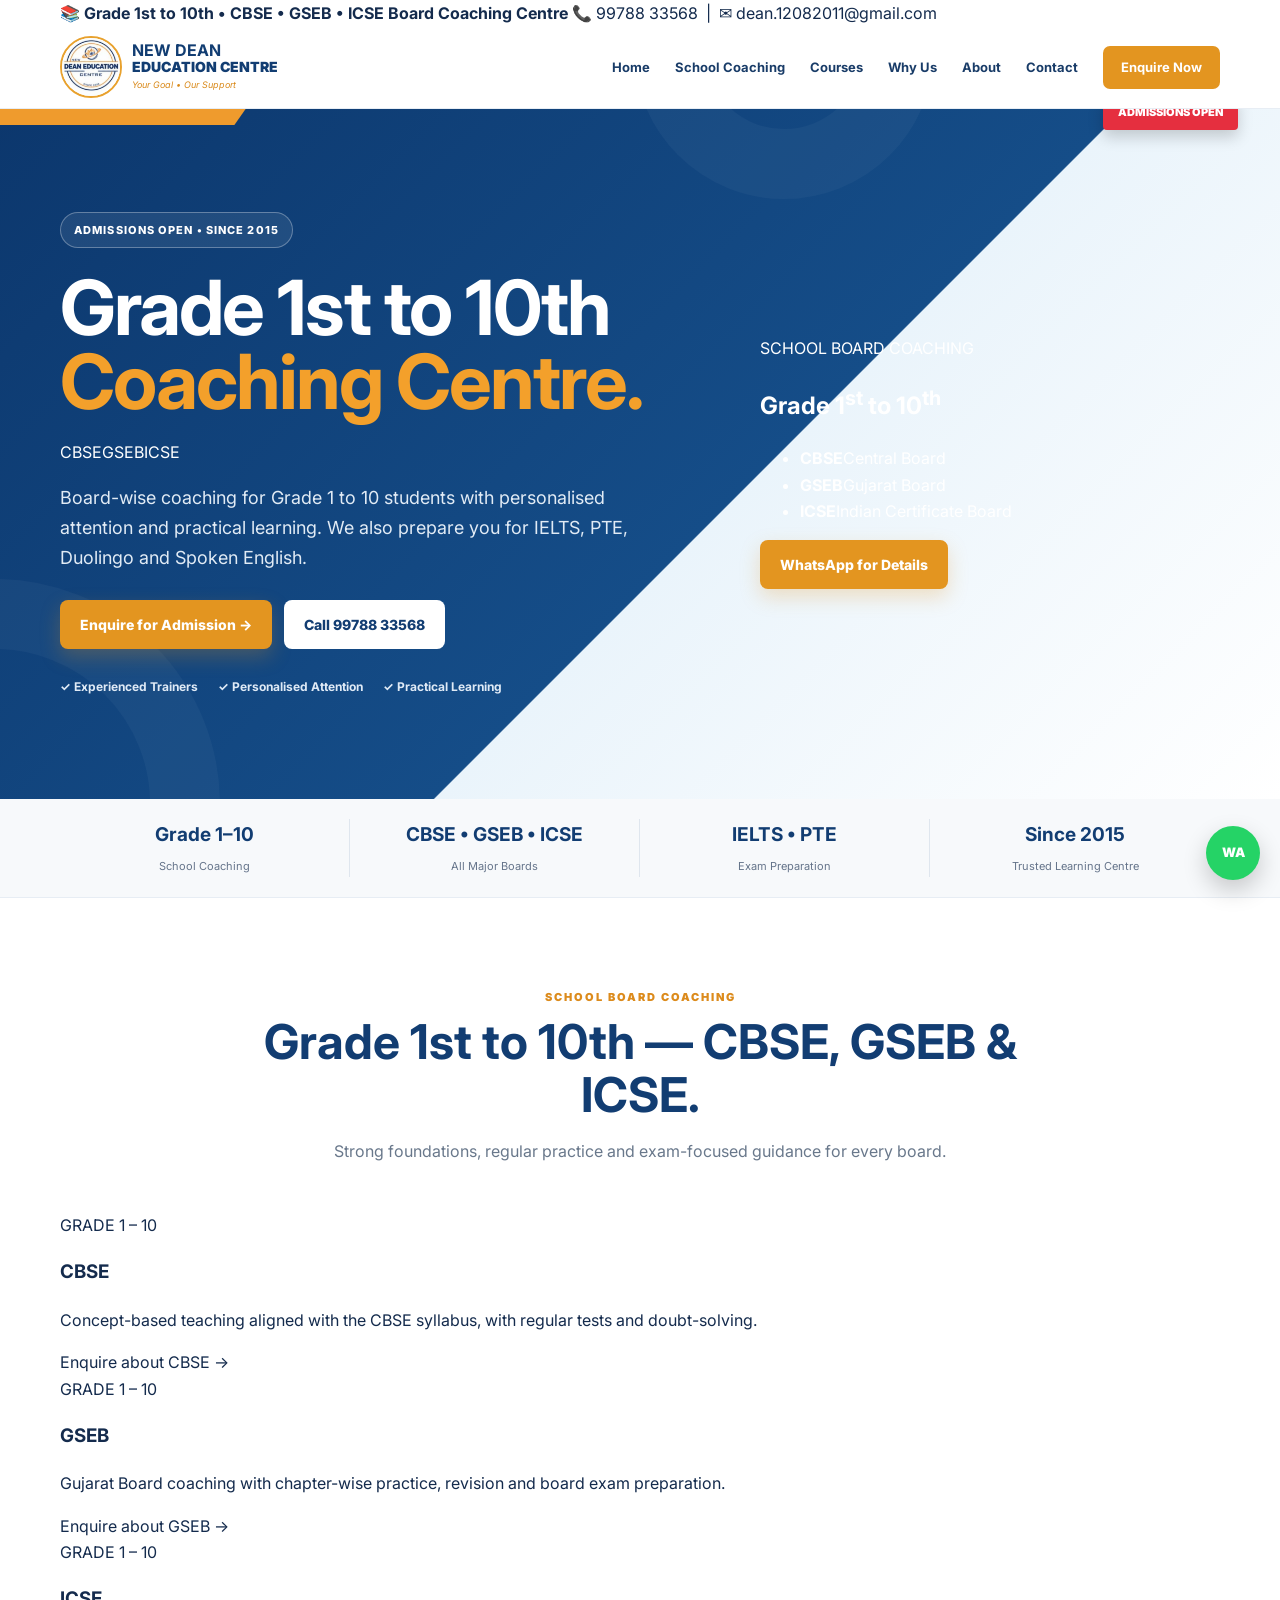
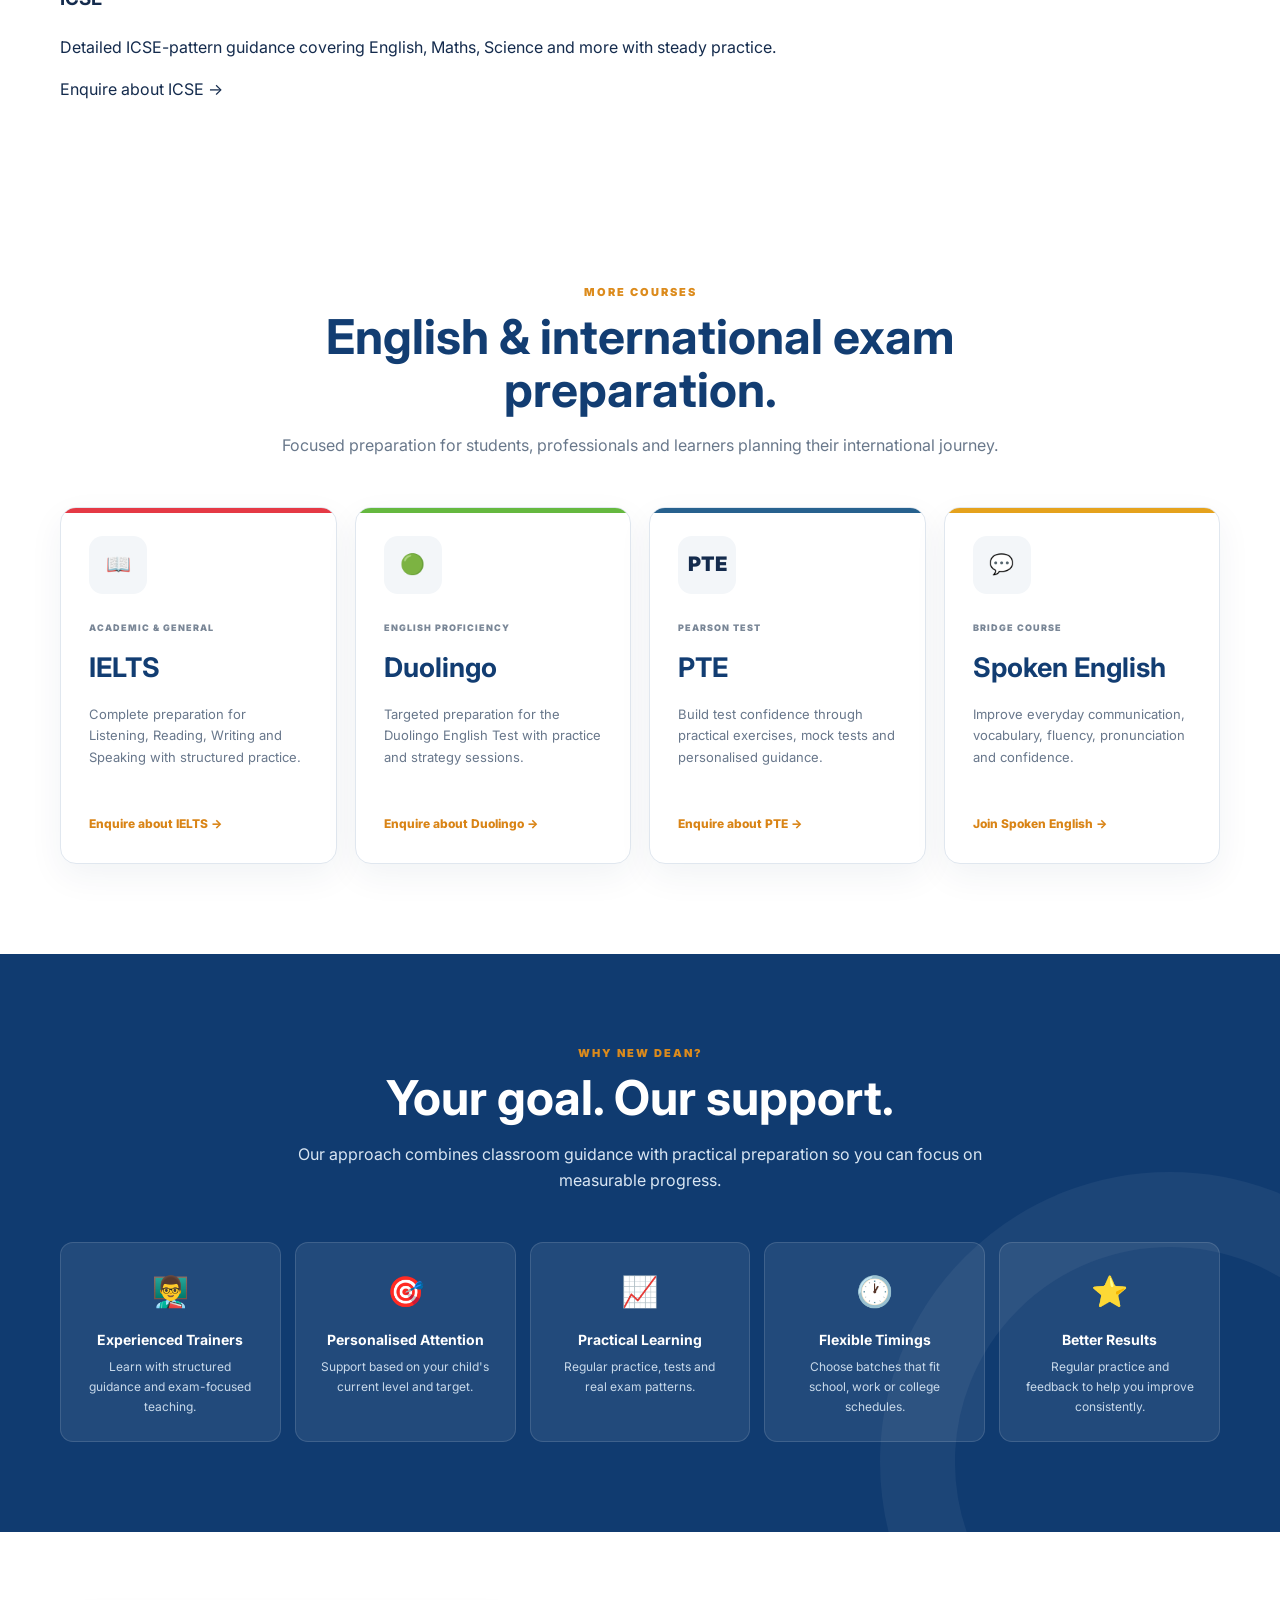
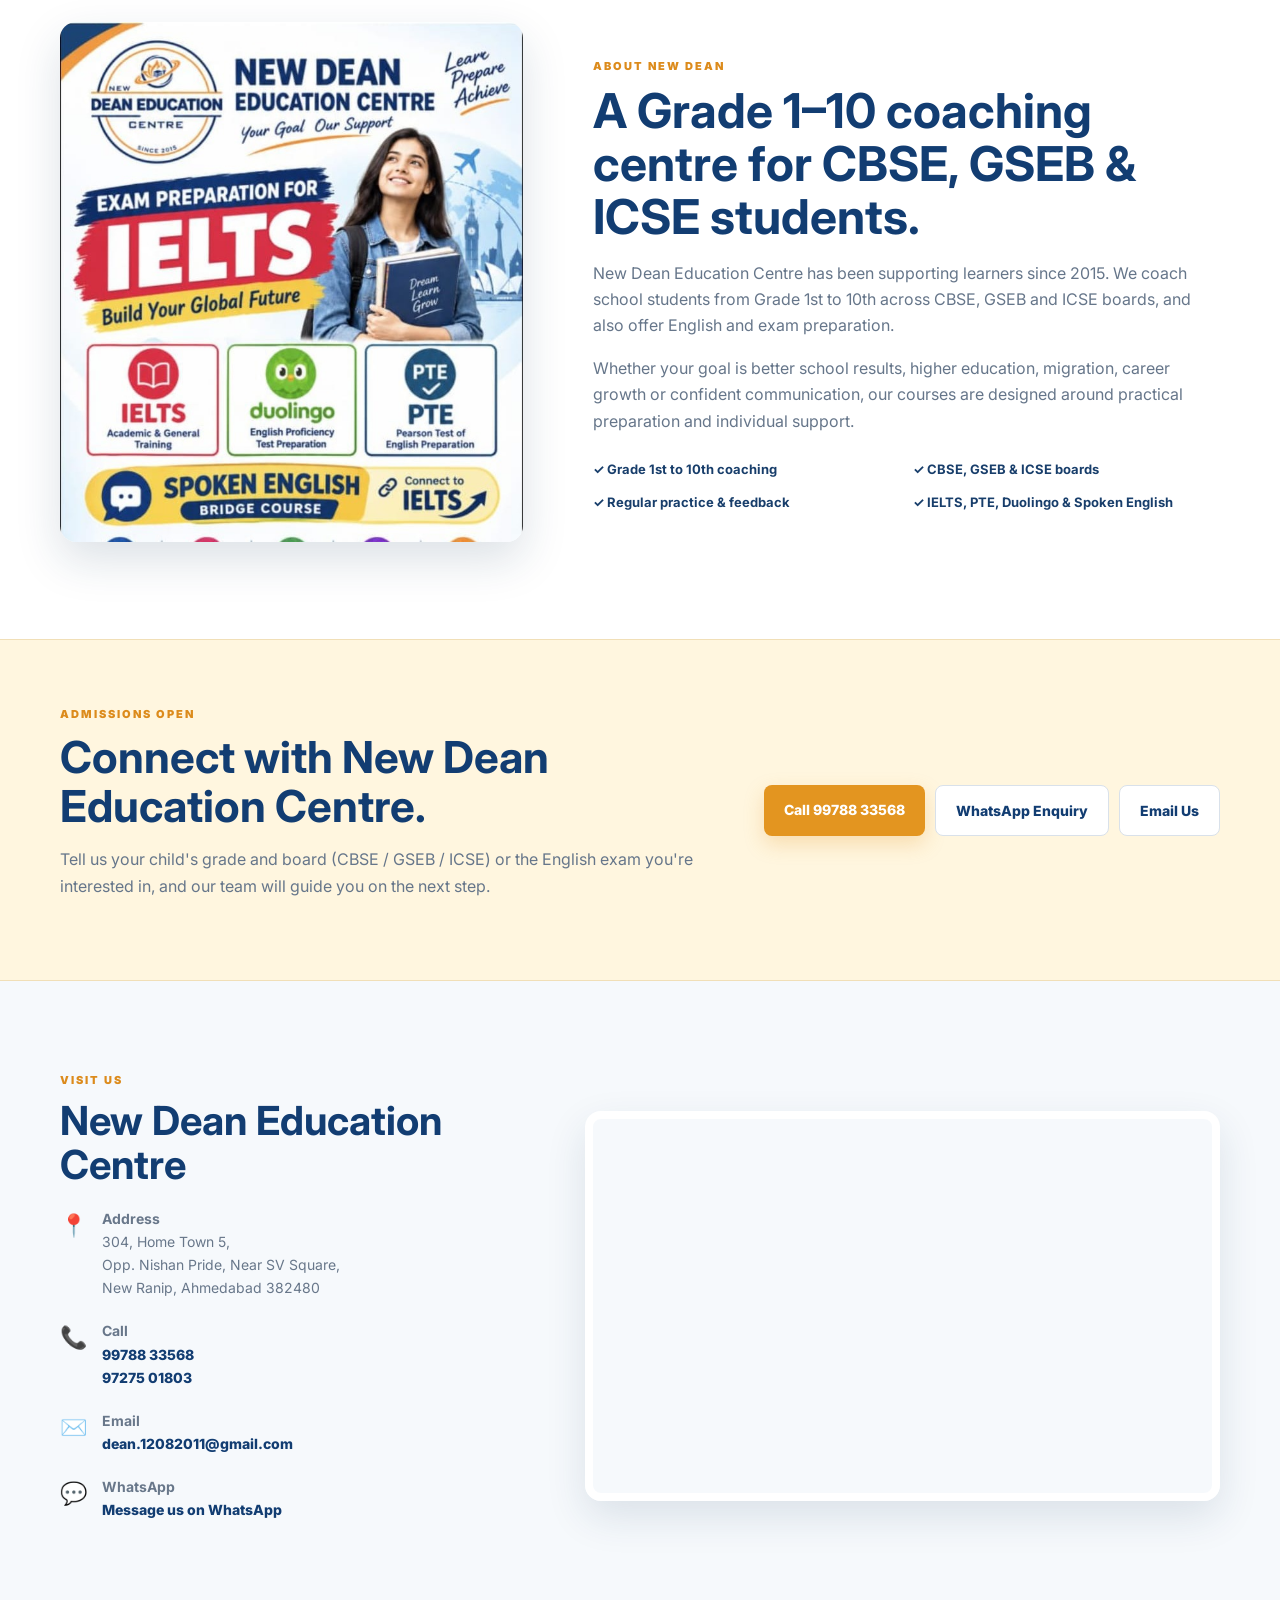
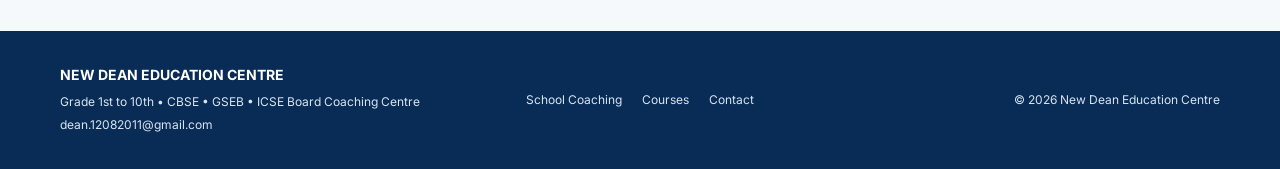
==== index.html @ b13584e3 "index.html" ====
<!DOCTYPE html>
<html lang="en">
<head>
  <meta charset="UTF-8">
  <meta name="viewport" content="width=device-width, initial-scale=1.0">
  <meta name="description" content="New Dean Education Centre - Grade 1st to 10th coaching for CBSE, GSEB and ICSE boards, plus IELTS, PTE, Duolingo and Spoken English in New Ranip, Ahmedabad.">
  <title>New Dean Education Centre | Grade 1-10 CBSE • GSEB • ICSE Coaching | IELTS • PTE</title>
  <link rel="icon" href="logo.jpg">
  <link rel="preconnect" href="https://fonts.googleapis.com">
  <link rel="preconnect" href="https://fonts.gstatic.com" crossorigin>
  <link href="https://fonts.googleapis.com/css2?family=Inter:wght@400;500;600;700;800;900&display=swap" rel="stylesheet">
  <link rel="stylesheet" href="style.css">
</head>
<body>

<div class="topbar">
  <div class="container topbar-wrap">
    <strong>📚 Grade 1st to 10th • CBSE • GSEB • ICSE Board Coaching Centre</strong>
    <span><a href="tel:+919978833568">📞 99788 33568</a> &nbsp;|&nbsp; <a href="mailto:dean.12082011@gmail.com">✉ dean.12082011@gmail.com</a></span>
  </div>
</div>

<header class="header">
  <div class="container nav-wrap">
    <a class="brand" href="#home">
      <img src="logo.jpg" width="62" height="62" alt="New Dean Education Centre logo" onerror="this.outerHTML='<span class=&quot;logo-fallback&quot;>ND</span>'">
      <div class="brand-text">
        <strong>NEW DEAN</strong>
        <span>EDUCATION CENTRE</span>
        <small>Your Goal • Our Support</small>
      </div>
    </a>

    <button class="menu-btn" aria-label="Open navigation">☰</button>

    <nav class="nav">
      <a href="#home">Home</a>
      <a href="#school-coaching">School Coaching</a>
      <a href="#courses">Courses</a>
      <a href="#why-us">Why Us</a>
      <a href="#about">About</a>
      <a href="#contact">Contact</a>
      <a class="nav-cta" href="#enquiry">Enquire Now</a>
    </nav>
  </div>
</header>

<main>
<section id="home" class="hero">
  <div class="hero-shape shape-one"></div>
  <div class="hero-shape shape-two"></div>
  <div class="container hero-grid">
    <div class="hero-copy">
      <div class="badge">ADMISSIONS OPEN • SINCE 2015</div>
      <h1>Grade 1st to 10th<br><span>Coaching Centre.</span></h1>
      <div class="board-chips">
        <span>CBSE</span><span>GSEB</span><span>ICSE</span>
      </div>
      <p class="lead">Board-wise coaching for Grade 1 to 10 students with personalised attention and practical learning. We also prepare you for IELTS, PTE, Duolingo and Spoken English.</p>

      <div class="hero-buttons">
        <a class="btn btn-primary" href="#enquiry">Enquire for Admission →</a>
        <a class="btn btn-white" href="tel:+919978833568">Call 99788 33568</a>
      </div>

      <div class="quick-points">
        <span>✓ Experienced Trainers</span>
        <span>✓ Personalised Attention</span>
        <span>✓ Practical Learning</span>
      </div>
    </div>

    <div class="hero-card">
      <div class="poster-label">ADMISSIONS OPEN</div>
      <p class="hc-eyebrow">SCHOOL BOARD COACHING</p>
      <h2>Grade 1<sup>st</sup> to 10<sup>th</sup></h2>
      <ul>
        <li><strong>CBSE</strong><span>Central Board</span></li>
        <li><strong>GSEB</strong><span>Gujarat Board</span></li>
        <li><strong>ICSE</strong><span>Indian Certificate Board</span></li>
      </ul>
      <a class="btn btn-primary" href="https://wa.me/919978833568?text=Hi%20New%20Dean%20Education%20Centre%2C%20I%20want%20to%20know%20about%20Grade%201-10%20coaching%20(CBSE%2FGSEB%2FICSE)." target="_blank" rel="noopener">WhatsApp for Details</a>
    </div>
  </div>
</section>

<section class="trust-strip">
  <div class="container trust-grid">
    <div><strong>Grade 1–10</strong><span>School Coaching</span></div>
    <div><strong>CBSE • GSEB • ICSE</strong><span>All Major Boards</span></div>
    <div><strong>IELTS • PTE</strong><span>Exam Preparation</span></div>
    <div><strong>Since 2015</strong><span>Trusted Learning Centre</span></div>
  </div>
</section>

<section id="school-coaching" class="section school">
  <div class="container">
    <div class="section-head">
      <p class="eyebrow">SCHOOL BOARD COACHING</p>
      <h2>Grade 1st to 10th — CBSE, GSEB &amp; ICSE.</h2>
      <p>Strong foundations, regular practice and exam-focused guidance for every board.</p>
    </div>

    <div class="board-grid">
      <article class="board-card cbse">
        <span class="board-tag">GRADE 1 – 10</span>
        <h3>CBSE</h3>
        <p>Concept-based teaching aligned with the CBSE syllabus, with regular tests and doubt-solving.</p>
        <a href="#enquiry">Enquire about CBSE →</a>
      </article>
      <article class="board-card gseb">
        <span class="board-tag">GRADE 1 – 10</span>
        <h3>GSEB</h3>
        <p>Gujarat Board coaching with chapter-wise practice, revision and board exam preparation.</p>
        <a href="#enquiry">Enquire about GSEB →</a>
      </article>
      <article class="board-card icse">
        <span class="board-tag">GRADE 1 – 10</span>
        <h3>ICSE</h3>
        <p>Detailed ICSE-pattern guidance covering English, Maths, Science and more with steady practice.</p>
        <a href="#enquiry">Enquire about ICSE →</a>
      </article>
    </div>
  </div>
</section>

<section id="courses" class="section alt">
  <div class="container">
    <div class="section-head">
      <p class="eyebrow">MORE COURSES</p>
      <h2>English &amp; international exam preparation.</h2>
      <p>Focused preparation for students, professionals and learners planning their international journey.</p>
    </div>

    <div class="course-grid">
      <article class="course-card ielts">
        <div class="course-icon">📖</div>
        <span class="course-tag">ACADEMIC & GENERAL</span>
        <h3>IELTS</h3>
        <p>Complete preparation for Listening, Reading, Writing and Speaking with structured practice.</p>
        <a href="#enquiry">Enquire about IELTS →</a>
      </article>

      <article class="course-card duolingo">
        <div class="course-icon">🟢</div>
        <span class="course-tag">ENGLISH PROFICIENCY</span>
        <h3>Duolingo</h3>
        <p>Targeted preparation for the Duolingo English Test with practice and strategy sessions.</p>
        <a href="#enquiry">Enquire about Duolingo →</a>
      </article>

      <article class="course-card pte">
        <div class="course-icon">PTE</div>
        <span class="course-tag">PEARSON TEST</span>
        <h3>PTE</h3>
        <p>Build test confidence through practical exercises, mock tests and personalised guidance.</p>
        <a href="#enquiry">Enquire about PTE →</a>
      </article>

      <article class="course-card spoken">
        <div class="course-icon">💬</div>
        <span class="course-tag">BRIDGE COURSE</span>
        <h3>Spoken English</h3>
        <p>Improve everyday communication, vocabulary, fluency, pronunciation and confidence.</p>
        <a href="#enquiry">Join Spoken English →</a>
      </article>
    </div>
  </div>
</section>

<section id="why-us" class="section blue-section">
  <div class="container">
    <div class="section-head light">
      <p class="eyebrow">WHY NEW DEAN?</p>
      <h2>Your goal. Our support.</h2>
      <p>Our approach combines classroom guidance with practical preparation so you can focus on measurable progress.</p>
    </div>

    <div class="feature-grid">
      <div class="feature"><span>👨‍🏫</span><h3>Experienced Trainers</h3><p>Learn with structured guidance and exam-focused teaching.</p></div>
      <div class="feature"><span>🎯</span><h3>Personalised Attention</h3><p>Support based on your child's current level and target.</p></div>
      <div class="feature"><span>📈</span><h3>Practical Learning</h3><p>Regular practice, tests and real exam patterns.</p></div>
      <div class="feature"><span>🕐</span><h3>Flexible Timings</h3><p>Choose batches that fit school, work or college schedules.</p></div>
      <div class="feature"><span>⭐</span><h3>Better Results</h3><p>Regular practice and feedback to help you improve consistently.</p></div>
    </div>
  </div>
</section>

<section id="about" class="section">
  <div class="container about-grid">
    <div class="about-image">
      <img src="admission-flyer.jpg" alt="New Dean Education Centre admission flyer">
    </div>
    <div>
      <p class="eyebrow">ABOUT NEW DEAN</p>
      <h2>A Grade 1–10 coaching centre for CBSE, GSEB &amp; ICSE students.</h2>
      <p>New Dean Education Centre has been supporting learners since 2015. We coach school students from Grade 1st to 10th across CBSE, GSEB and ICSE boards, and also offer English and exam preparation.</p>
      <p>Whether your goal is better school results, higher education, migration, career growth or confident communication, our courses are designed around practical preparation and individual support.</p>
      <div class="about-points">
        <div>✓ Grade 1st to 10th coaching</div>
        <div>✓ CBSE, GSEB &amp; ICSE boards</div>
        <div>✓ Regular practice &amp; feedback</div>
        <div>✓ IELTS, PTE, Duolingo &amp; Spoken English</div>
      </div>
    </div>
  </div>
</section>

<section class="cta-section" id="enquiry">
  <div class="container cta-grid">
    <div>
      <p class="eyebrow">ADMISSIONS OPEN</p>
      <h2>Connect with New Dean Education Centre.</h2>
      <p>Tell us your child's grade and board (CBSE / GSEB / ICSE) or the English exam you're interested in, and our team will guide you on the next step.</p>
    </div>
    <div class="cta-actions">
      <a class="btn btn-primary" href="tel:+919978833568">Call 99788 33568</a>
      <a class="btn btn-outline" href="https://wa.me/919978833568?text=Hi%20New%20Dean%20Education%20Centre%2C%20I%20want%20to%20know%20about%20your%20courses." target="_blank" rel="noopener">WhatsApp Enquiry</a>
      <a class="btn btn-outline" href="mailto:dean.12082011@gmail.com?subject=Enquiry%20-%20New%20Dean%20Education%20Centre">Email Us</a>
    </div>
  </div>
</section>

<section id="contact" class="section contact">
  <div class="container contact-grid">
    <div>
      <p class="eyebrow">VISIT US</p>
      <h2>New Dean Education Centre</h2>
      <div class="contact-item"><span>📍</span><p><strong>Address</strong><br>304, Home Town 5,<br>Opp. Nishan Pride, Near SV Square,<br>New Ranip, Ahmedabad 382480</p></div>
      <div class="contact-item"><span>📞</span><p><strong>Call</strong><br><a href="tel:+919978833568">99788 33568</a><br><a href="tel:+919727501803">97275 01803</a></p></div>
      <div class="contact-item"><span>✉️</span><p><strong>Email</strong><br><a href="mailto:dean.12082011@gmail.com">dean.12082011@gmail.com</a></p></div>
      <div class="contact-item"><span>💬</span><p><strong>WhatsApp</strong><br><a href="https://wa.me/919978833568" target="_blank" rel="noopener">Message us on WhatsApp</a></p></div>
    </div>

    <div class="map-card">
      <iframe
        src="https://www.google.com/maps?q=New%20Ranip%2C%20Ahmedabad%2C%20Gujarat&output=embed"
        loading="lazy"
        title="New Dean Education Centre location"></iframe>
    </div>
  </div>
</section>
</main>

<footer class="footer">
  <div class="container footer-grid">
    <div>
      <strong>NEW DEAN EDUCATION CENTRE</strong>
      <p>Grade 1st to 10th • CBSE • GSEB • ICSE Board Coaching Centre</p>
      <p><a href="mailto:dean.12082011@gmail.com">dean.12082011@gmail.com</a></p>
    </div>
    <div class="footer-links">
      <a href="#school-coaching">School Coaching</a>
      <a href="#courses">Courses</a>
      <a href="#contact">Contact</a>
    </div>
    <p>© 2026 New Dean Education Centre</p>
  </div>
</footer>

<a class="floating-whatsapp" href="https://wa.me/919978833568" target="_blank" rel="noopener" aria-label="WhatsApp">WA</a>

<script src="script.js"></script>
</body>
</html>
---- style.css ----
*{box-sizing:border-box}html{scroll-behavior:smooth}body{margin:0;font-family:Inter,Arial,sans-serif;color:#142b4d;line-height:1.65;background:#fff}a{text-decoration:none;color:inherit}.container{width:min(1160px,92%);margin:auto}.header{position:sticky;top:0;z-index:50;background:rgba(255,255,255,.97);backdrop-filter:blur(12px);border-bottom:1px solid #e7edf4}.nav-wrap{min-height:82px;display:flex;align-items:center;justify-content:space-between}.brand{display:flex;align-items:center;gap:10px}.brand img{width:62px;height:62px;object-fit:cover;border-radius:50%;border:2px solid #e8a12d}.brand-text strong{display:block;color:#123d72;font-size:16px;line-height:1}.brand-text span{display:block;color:#123d72;font-size:14px;font-weight:900;line-height:1.25}.brand-text small{display:block;color:#d98919;font-size:9px;font-style:italic;margin-top:3px}.nav{display:flex;align-items:center;gap:25px;font-size:13px;font-weight:700;color:#193c68}.nav a:hover{color:#dc8b1c}.nav-cta{background:#e39520;color:#fff!important;padding:11px 18px;border-radius:7px}.menu-btn{display:none;border:0;background:none;font-size:27px;color:#123d72}.hero{position:relative;overflow:hidden;background:linear-gradient(135deg,#0c376d 0%,#154d88 57%,#eaf4fb 57.1%,#fff 100%);color:#fff}.hero:before{content:"";position:absolute;left:-100px;top:0;width:340px;height:16px;background:#ef9b2d;transform:skewX(-35deg)}.hero-grid{min-height:690px;display:grid;grid-template-columns:1.05fr .75fr;gap:55px;align-items:center;position:relative;z-index:2;padding:70px 0}.hero-copy{padding:25px 0}.badge{display:inline-block;border:1px solid rgba(255,255,255,.3);background:rgba(255,255,255,.08);padding:8px 13px;border-radius:30px;font-size:11px;font-weight:800;letter-spacing:1.1px}.hero h1{font-size:clamp(48px,6vw,76px);line-height:.98;margin:22px 0 20px;letter-spacing:-2px}.hero h1 span{color:#f3a02b}.lead{font-size:18px;max-width:620px;color:#e1ebf5}.hero-buttons{display:flex;gap:12px;flex-wrap:wrap;margin-top:28px}.btn{display:inline-block;padding:13px 20px;border-radius:8px;font-size:14px;font-weight:800;transition:.2s}.btn:hover{transform:translateY(-2px)}.btn-primary{background:#e39520;color:#fff;box-shadow:0 8px 20px rgba(227,149,32,.25)}.btn-white{background:#fff;color:#123d72}.btn-outline{border:1px solid #d9e1ea;background:#fff;color:#123d72}.quick-points{display:flex;gap:20px;flex-wrap:wrap;margin-top:28px;font-size:12px;font-weight:700;color:#dfeaf6}.hero-poster{position:relative;max-width:410px;margin-left:auto;transform:rotate(1deg)}.hero-poster img{width:100%;display:block;border-radius:14px;box-shadow:0 28px 55px rgba(0,24,56,.35);border:7px solid #fff}.poster-label{position:absolute;z-index:2;top:-14px;right:-18px;background:#e52f3f;color:#fff;padding:8px 15px;font-size:11px;font-weight:900;border-radius:4px;box-shadow:0 7px 15px rgba(0,0,0,.18)}.trust-strip{background:#f7f9fb;border-bottom:1px solid #e7edf4}.trust-grid{display:grid;grid-template-columns:repeat(4,1fr);padding:20px 0}.trust-grid div{text-align:center;border-right:1px solid #dfe6ee}.trust-grid div:last-child{border:0}.trust-grid strong{display:block;color:#123d72;font-size:19px}.trust-grid span{font-size:11px;color:#65748a}.section{padding:90px 0}.section-head{text-align:center;max-width:760px;margin:0 auto 48px}.eyebrow{font-size:11px;letter-spacing:2px;font-weight:900;color:#dc8b1c;margin:0 0 10px}.section h2{font-size:clamp(32px,4vw,48px);line-height:1.1;margin:0 0 16px;color:#123d72}.section-head p:not(.eyebrow){color:#69788b}.course-grid{display:grid;grid-template-columns:repeat(4,1fr);gap:18px}.course-card{border:1px solid #e0e7ef;border-radius:16px;padding:28px;background:#fff;box-shadow:0 12px 35px rgba(16,45,80,.06);position:relative;overflow:hidden}.course-card:before{content:"";position:absolute;left:0;right:0;top:0;height:5px}.course-card.ielts:before{background:#e53945}.course-card.duolingo:before{background:#65b83f}.course-card.pte:before{background:#27618e}.course-card.spoken:before{background:#e5a21d}.course-icon{height:58px;width:58px;border-radius:14px;background:#f3f6f9;display:grid;place-items:center;font-weight:900;font-size:20px;margin-bottom:18px}.course-tag{font-size:9px;letter-spacing:1px;font-weight:900;color:#7a8797}.course-card h3{font-size:27px;color:#123d72;margin:8px 0}.course-card p{font-size:13px;color:#68778b;min-height:92px}.course-card a{font-size:12px;font-weight:800;color:#d98416}.blue-section{background:#103b70;color:#fff;position:relative;overflow:hidden}.blue-section:after{content:"";position:absolute;width:430px;height:430px;border:75px solid rgba(255,255,255,.05);border-radius:50%;right:-180px;bottom:-220px}.section-head.light h2{color:#fff}.section-head.light p:not(.eyebrow){color:#d9e6f3}.feature-grid{display:grid;grid-template-columns:repeat(5,1fr);gap:14px}.feature{background:rgba(255,255,255,.08);border:1px solid rgba(255,255,255,.13);border-radius:13px;padding:24px;text-align:center;position:relative;z-index:1}.feature span{font-size:30px}.feature h3{font-size:14px;margin:12px 0 6px}.feature p{font-size:12px;color:#c8d9ea;margin:0}.about-grid{display:grid;grid-template-columns:.85fr 1.15fr;gap:70px;align-items:center}.about-image img{width:100%;max-height:520px;object-fit:cover;object-position:top;border-radius:16px;box-shadow:0 18px 45px rgba(20,53,90,.15)}.about-grid>div:last-child>p:not(.eyebrow){color:#66768a}.about-points{display:grid;grid-template-columns:1fr 1fr;gap:12px;margin-top:25px;font-size:13px;font-weight:700;color:#183e6b}.cta-section{background:#fff6df;padding:65px 0;border-top:1px solid #f1dfb7;border-bottom:1px solid #f1dfb7}.cta-grid{display:flex;align-items:center;justify-content:space-between;gap:35px}.cta-grid h2{font-size:clamp(30px,4vw,44px);line-height:1.1;color:#123d72;margin:0 0 12px}.cta-grid p:not(.eyebrow){color:#66768a;max-width:680px}.cta-actions{display:flex;gap:10px;flex-shrink:0}.contact{background:#f6f9fc}.contact-grid{display:grid;grid-template-columns:.85fr 1.15fr;gap:55px;align-items:center}.contact h2{font-size:40px}.contact-item{display:flex;gap:15px;margin:20px 0}.contact-item>span{font-size:22px}.contact-item p{margin:0;font-size:14px;color:#68778a}.contact-item a{color:#123d72;font-weight:800}.map-card{height:390px;border-radius:16px;overflow:hidden;border:8px solid #fff;box-shadow:0 16px 40px rgba(25,58,93,.12)}.map-card iframe{width:100%;height:100%;border:0}.footer{background:#092c56;color:#d8e4ef;padding:30px 0}.footer-grid{display:grid;grid-template-columns:1fr auto 1fr;gap:25px;align-items:center}.footer strong{color:#fff;font-size:14px}.footer p{font-size:12px;margin:4px 0}.footer-links{display:flex;gap:20px;font-size:12px}.footer-grid>p{text-align:right}.floating-whatsapp{position:fixed;right:20px;bottom:20px;width:54px;height:54px;border-radius:50%;background:#25d366;color:#fff;display:grid;place-items:center;font-size:13px;font-weight:900;box-shadow:0 10px 25px rgba(0,0,0,.2);z-index:100}.hero-shape{position:absolute;border-radius:50%;border:70px solid rgba(255,255,255,.035)}.shape-one{width:450px;height:450px;left:-230px;bottom:-230px}.shape-two{width:300px;height:300px;right:27%;top:-210px}@media(max-width:980px){.nav{gap:14px}.course-grid{grid-template-columns:repeat(2,1fr)}.feature-grid{grid-template-columns:repeat(3,1fr)}.hero-grid{grid-template-columns:1fr}.hero-poster{margin:0 auto;max-width:360px}.hero{background:linear-gradient(160deg,#0c376d 0%,#154d88 70%,#eaf4fb 70.1%,#fff 100%)}}@media(max-width:760px){.menu-btn{display:block}.nav{display:none;position:absolute;left:0;right:0;top:82px;background:#fff;padding:18px;box-shadow:0 12px 30px rgba(0,0,0,.1);flex-direction:column;align-items:stretch}.nav.open{display:flex}.nav-cta{text-align:center}.brand img{width:52px;height:52px}.brand-text strong{font-size:13px}.brand-text span{font-size:12px}.trust-grid{grid-template-columns:1fr 1fr;gap:15px}.trust-grid div{border:0}.section{padding:65px 0}.course-grid,.feature-grid,.about-grid,.contact-grid{grid-template-columns:1fr}.feature-grid{gap:10px}.feature{text-align:left}.cta-grid{display:block}.cta-actions{margin-top:25px;flex-wrap:wrap}.hero h1{font-size:52px}.hero-grid{padding:60px 0}.about-points{grid-template-columns:1fr}.footer-grid{grid-template-columns:1fr}.footer-grid>p{text-align:left}.footer-links{order:3}.hero-poster{width:86%}}@media(max-width:440px){.hero h1{font-size:43px}.hero-buttons .btn{width:100%;text-align:center}.hero-poster{width:100%}.trust-grid strong{font-size:16px}.course-card p{min-height:auto}}
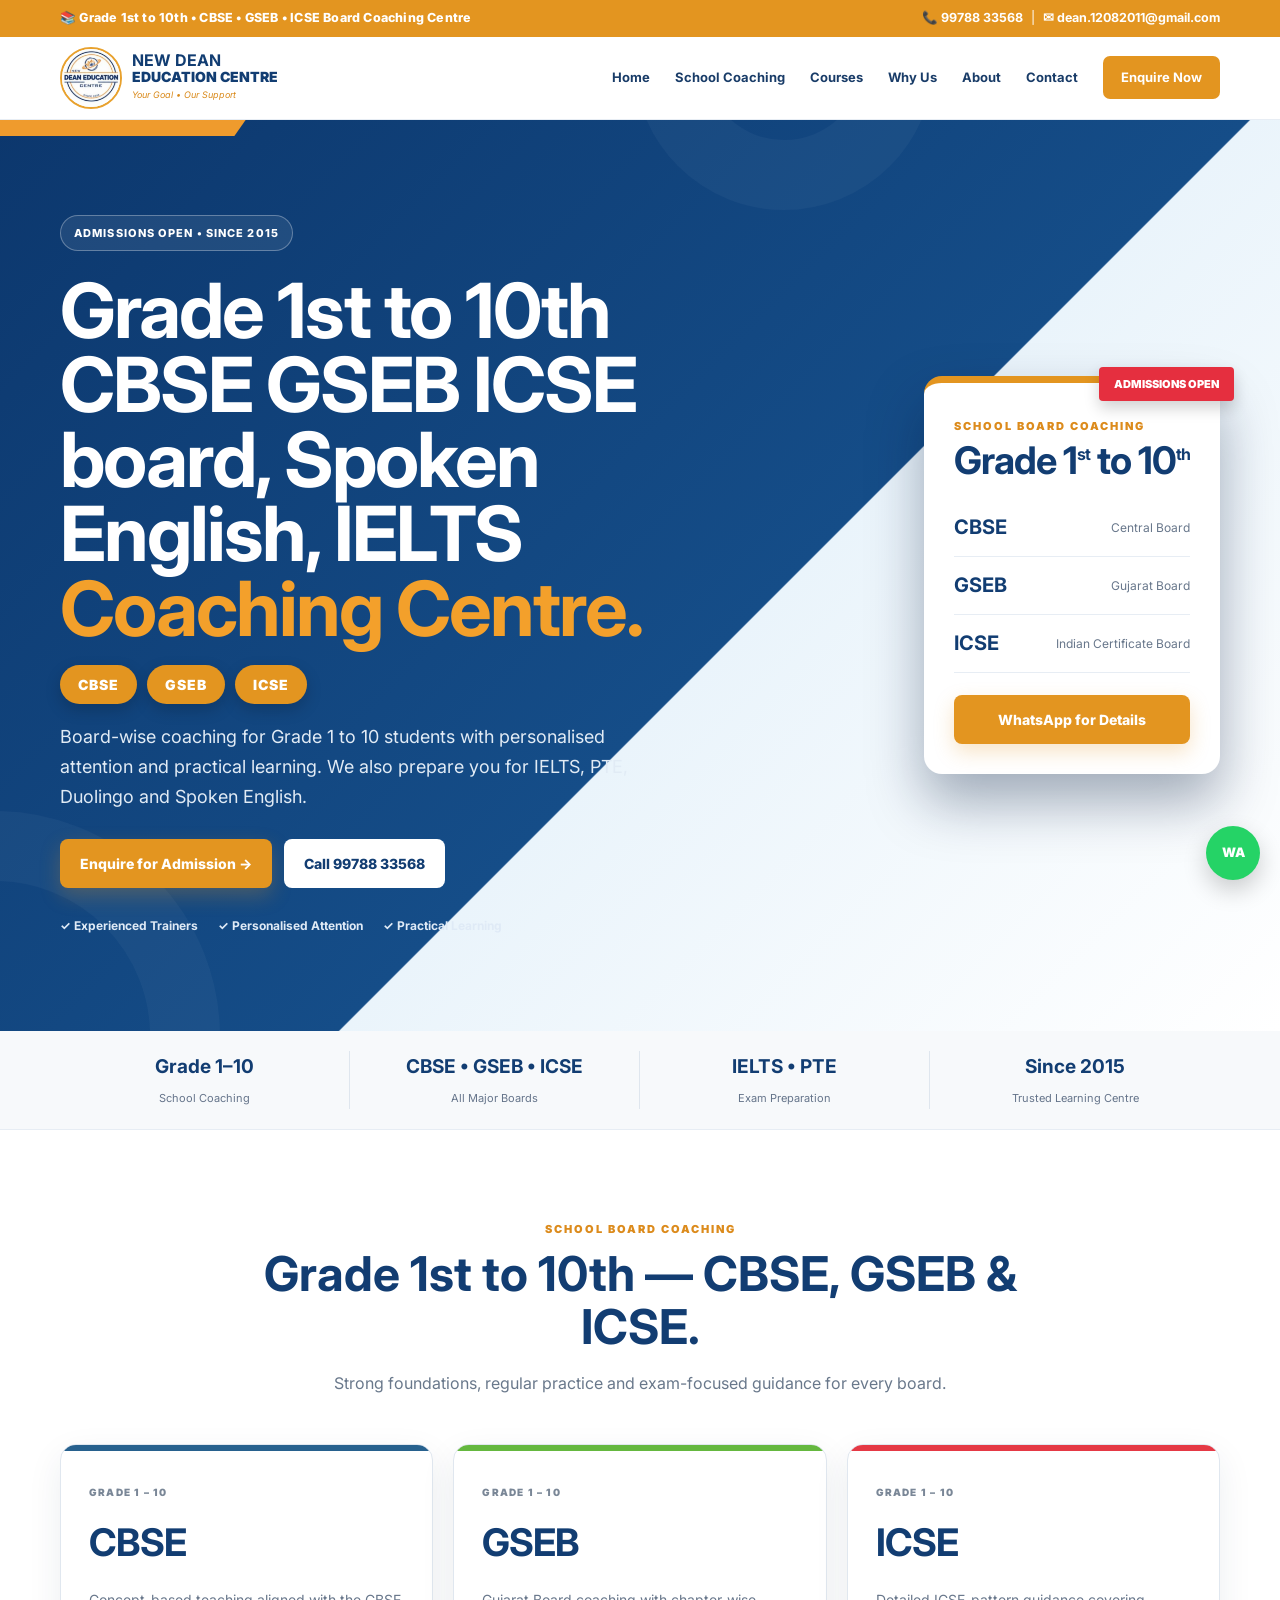
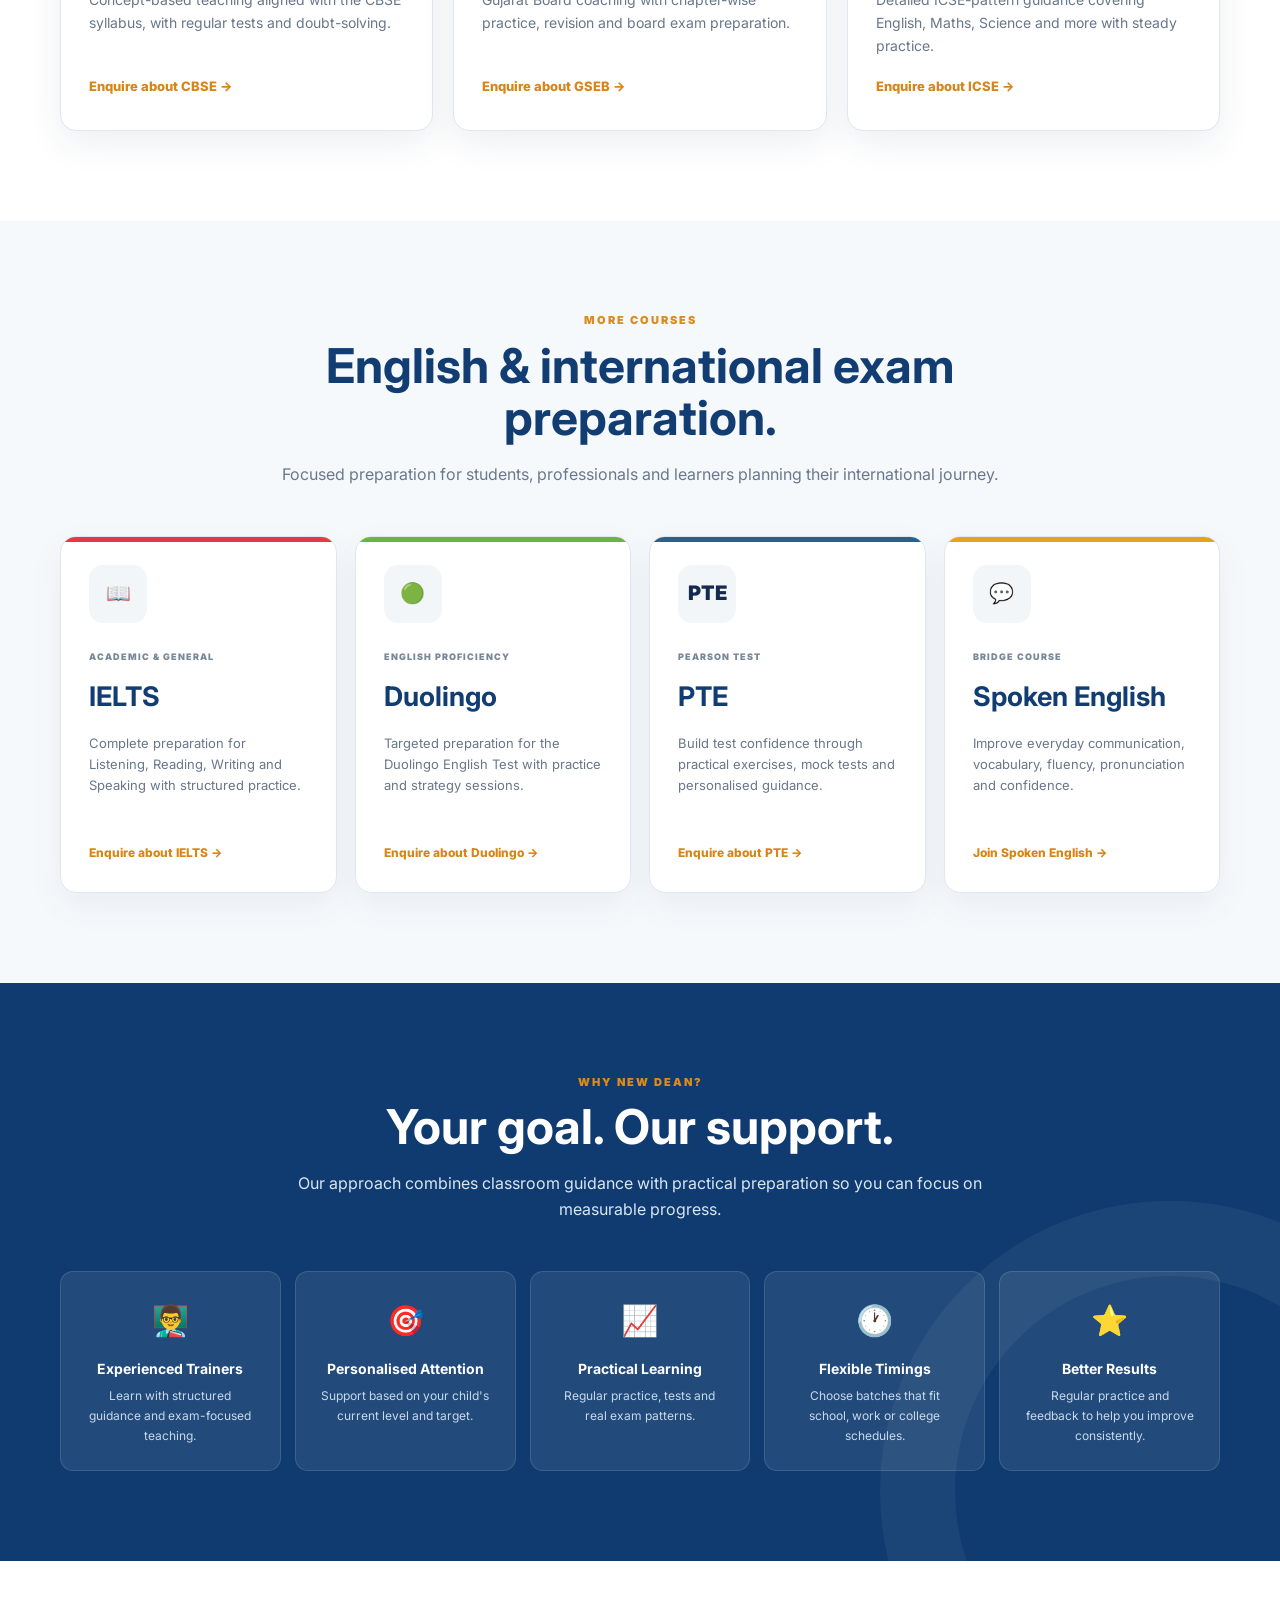
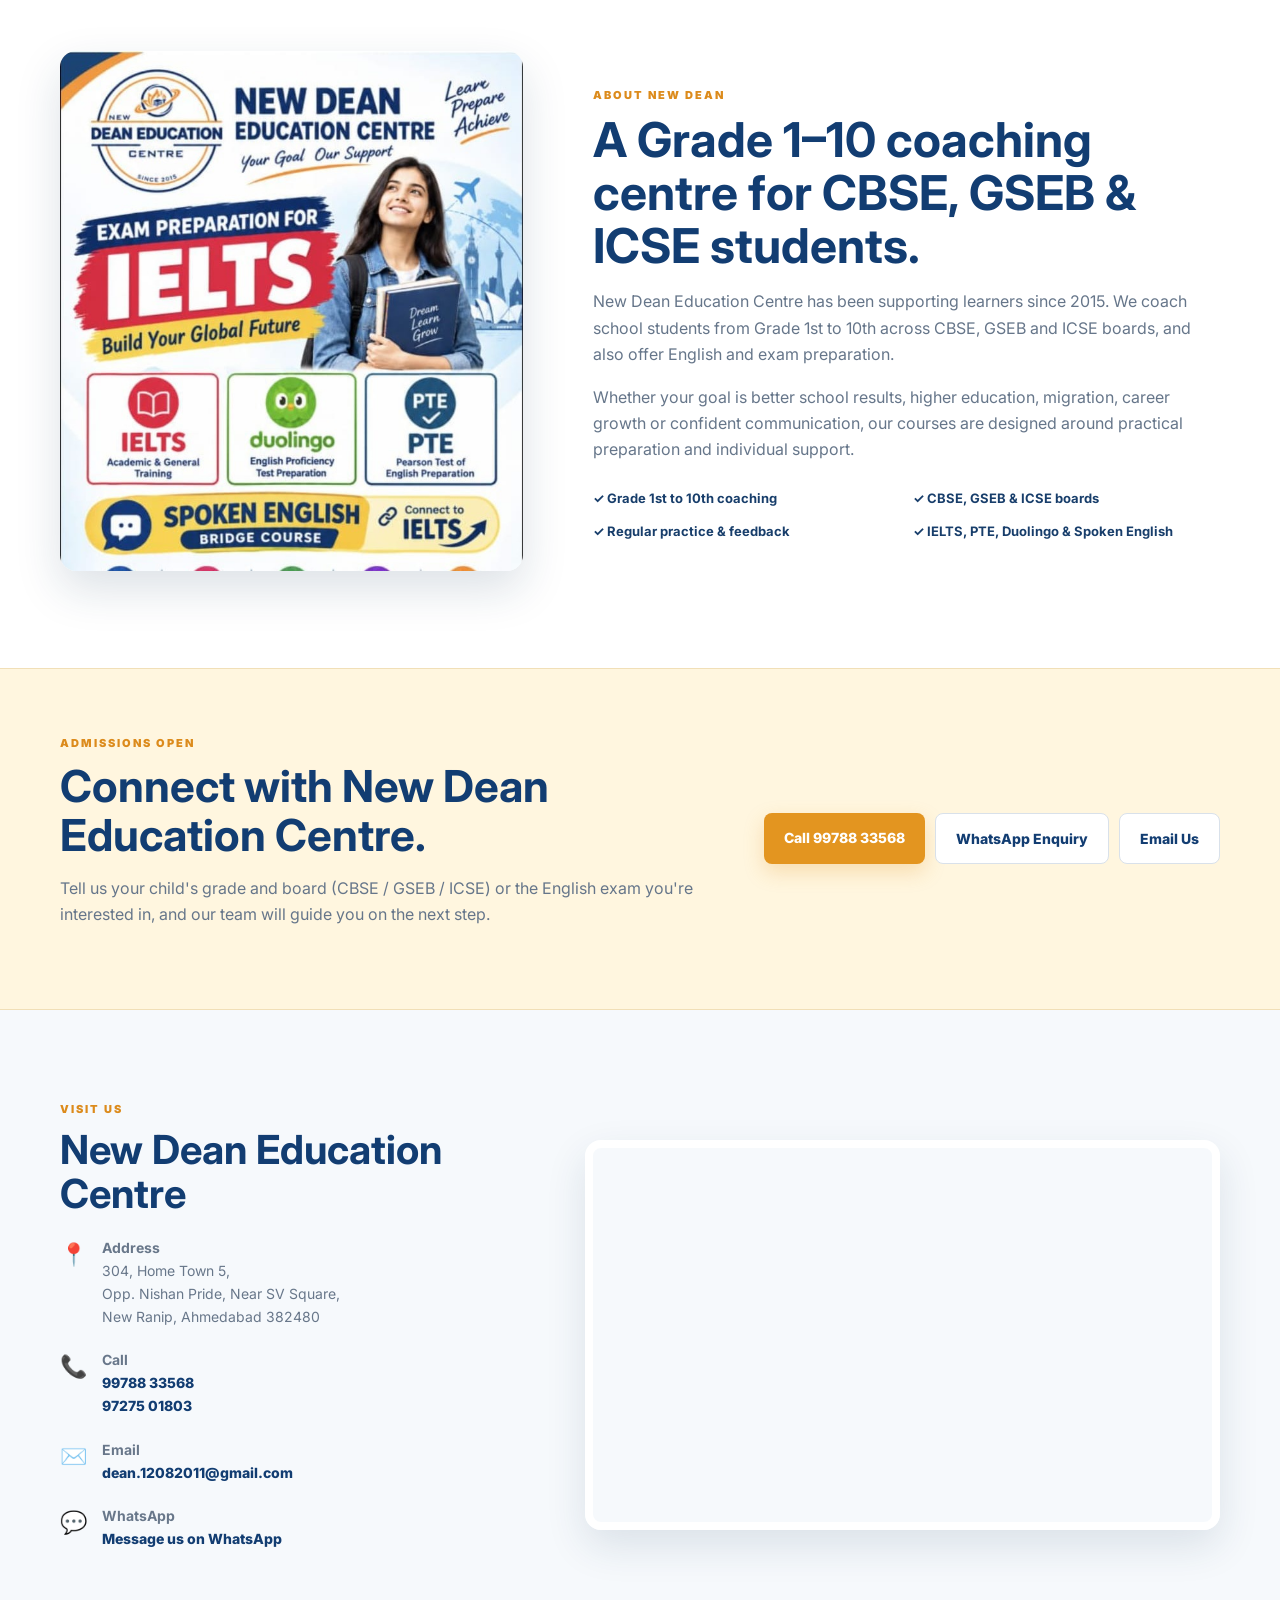
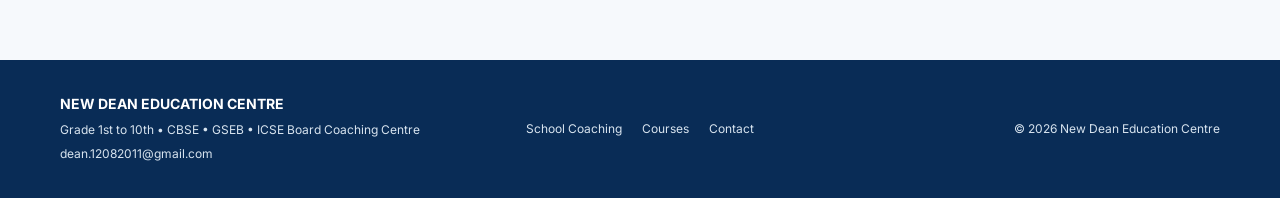
==== commit d10c9aa0: "Update index.html" ====
--- a/index.html
+++ b/index.html
@@ -52,7 +52,7 @@
   <div class="container hero-grid">
     <div class="hero-copy">
       <div class="badge">ADMISSIONS OPEN • SINCE 2015</div>
-      <h1>Grade 1st to 10th<br><span>Coaching Centre.</span></h1>
+      <h1>Grade 1st to 10th CBSE GSEB ICSE board, Spoken English, IELTS<br><span>Coaching Centre.</span></h1>
       <div class="board-chips">
         <span>CBSE</span><span>GSEB</span><span>ICSE</span>
       </div>
--- a/style.css
+++ b/style.css
@@ -1 +1,45 @@
 *{box-sizing:border-box}html{scroll-behavior:smooth}body{margin:0;font-family:Inter,Arial,sans-serif;color:#142b4d;line-height:1.65;background:#fff}a{text-decoration:none;color:inherit}.container{width:min(1160px,92%);margin:auto}.header{position:sticky;top:0;z-index:50;background:rgba(255,255,255,.97);backdrop-filter:blur(12px);border-bottom:1px solid #e7edf4}.nav-wrap{min-height:82px;display:flex;align-items:center;justify-content:space-between}.brand{display:flex;align-items:center;gap:10px}.brand img{width:62px;height:62px;object-fit:cover;border-radius:50%;border:2px solid #e8a12d}.brand-text strong{display:block;color:#123d72;font-size:16px;line-height:1}.brand-text span{display:block;color:#123d72;font-size:14px;font-weight:900;line-height:1.25}.brand-text small{display:block;color:#d98919;font-size:9px;font-style:italic;margin-top:3px}.nav{display:flex;align-items:center;gap:25px;font-size:13px;font-weight:700;color:#193c68}.nav a:hover{color:#dc8b1c}.nav-cta{background:#e39520;color:#fff!important;padding:11px 18px;border-radius:7px}.menu-btn{display:none;border:0;background:none;font-size:27px;color:#123d72}.hero{position:relative;overflow:hidden;background:linear-gradient(135deg,#0c376d 0%,#154d88 57%,#eaf4fb 57.1%,#fff 100%);color:#fff}.hero:before{content:"";position:absolute;left:-100px;top:0;width:340px;height:16px;background:#ef9b2d;transform:skewX(-35deg)}.hero-grid{min-height:690px;display:grid;grid-template-columns:1.05fr .75fr;gap:55px;align-items:center;position:relative;z-index:2;padding:70px 0}.hero-copy{padding:25px 0}.badge{display:inline-block;border:1px solid rgba(255,255,255,.3);background:rgba(255,255,255,.08);padding:8px 13px;border-radius:30px;font-size:11px;font-weight:800;letter-spacing:1.1px}.hero h1{font-size:clamp(48px,6vw,76px);line-height:.98;margin:22px 0 20px;letter-spacing:-2px}.hero h1 span{color:#f3a02b}.lead{font-size:18px;max-width:620px;color:#e1ebf5}.hero-buttons{display:flex;gap:12px;flex-wrap:wrap;margin-top:28px}.btn{display:inline-block;padding:13px 20px;border-radius:8px;font-size:14px;font-weight:800;transition:.2s}.btn:hover{transform:translateY(-2px)}.btn-primary{background:#e39520;color:#fff;box-shadow:0 8px 20px rgba(227,149,32,.25)}.btn-white{background:#fff;color:#123d72}.btn-outline{border:1px solid #d9e1ea;background:#fff;color:#123d72}.quick-points{display:flex;gap:20px;flex-wrap:wrap;margin-top:28px;font-size:12px;font-weight:700;color:#dfeaf6}.hero-poster{position:relative;max-width:410px;margin-left:auto;transform:rotate(1deg)}.hero-poster img{width:100%;display:block;border-radius:14px;box-shadow:0 28px 55px rgba(0,24,56,.35);border:7px solid #fff}.poster-label{position:absolute;z-index:2;top:-14px;right:-18px;background:#e52f3f;color:#fff;padding:8px 15px;font-size:11px;font-weight:900;border-radius:4px;box-shadow:0 7px 15px rgba(0,0,0,.18)}.trust-strip{background:#f7f9fb;border-bottom:1px solid #e7edf4}.trust-grid{display:grid;grid-template-columns:repeat(4,1fr);padding:20px 0}.trust-grid div{text-align:center;border-right:1px solid #dfe6ee}.trust-grid div:last-child{border:0}.trust-grid strong{display:block;color:#123d72;font-size:19px}.trust-grid span{font-size:11px;color:#65748a}.section{padding:90px 0}.section-head{text-align:center;max-width:760px;margin:0 auto 48px}.eyebrow{font-size:11px;letter-spacing:2px;font-weight:900;color:#dc8b1c;margin:0 0 10px}.section h2{font-size:clamp(32px,4vw,48px);line-height:1.1;margin:0 0 16px;color:#123d72}.section-head p:not(.eyebrow){color:#69788b}.course-grid{display:grid;grid-template-columns:repeat(4,1fr);gap:18px}.course-card{border:1px solid #e0e7ef;border-radius:16px;padding:28px;background:#fff;box-shadow:0 12px 35px rgba(16,45,80,.06);position:relative;overflow:hidden}.course-card:before{content:"";position:absolute;left:0;right:0;top:0;height:5px}.course-card.ielts:before{background:#e53945}.course-card.duolingo:before{background:#65b83f}.course-card.pte:before{background:#27618e}.course-card.spoken:before{background:#e5a21d}.course-icon{height:58px;width:58px;border-radius:14px;background:#f3f6f9;display:grid;place-items:center;font-weight:900;font-size:20px;margin-bottom:18px}.course-tag{font-size:9px;letter-spacing:1px;font-weight:900;color:#7a8797}.course-card h3{font-size:27px;color:#123d72;margin:8px 0}.course-card p{font-size:13px;color:#68778b;min-height:92px}.course-card a{font-size:12px;font-weight:800;color:#d98416}.blue-section{background:#103b70;color:#fff;position:relative;overflow:hidden}.blue-section:after{content:"";position:absolute;width:430px;height:430px;border:75px solid rgba(255,255,255,.05);border-radius:50%;right:-180px;bottom:-220px}.section-head.light h2{color:#fff}.section-head.light p:not(.eyebrow){color:#d9e6f3}.feature-grid{display:grid;grid-template-columns:repeat(5,1fr);gap:14px}.feature{background:rgba(255,255,255,.08);border:1px solid rgba(255,255,255,.13);border-radius:13px;padding:24px;text-align:center;position:relative;z-index:1}.feature span{font-size:30px}.feature h3{font-size:14px;margin:12px 0 6px}.feature p{font-size:12px;color:#c8d9ea;margin:0}.about-grid{display:grid;grid-template-columns:.85fr 1.15fr;gap:70px;align-items:center}.about-image img{width:100%;max-height:520px;object-fit:cover;object-position:top;border-radius:16px;box-shadow:0 18px 45px rgba(20,53,90,.15)}.about-grid>div:last-child>p:not(.eyebrow){color:#66768a}.about-points{display:grid;grid-template-columns:1fr 1fr;gap:12px;margin-top:25px;font-size:13px;font-weight:700;color:#183e6b}.cta-section{background:#fff6df;padding:65px 0;border-top:1px solid #f1dfb7;border-bottom:1px solid #f1dfb7}.cta-grid{display:flex;align-items:center;justify-content:space-between;gap:35px}.cta-grid h2{font-size:clamp(30px,4vw,44px);line-height:1.1;color:#123d72;margin:0 0 12px}.cta-grid p:not(.eyebrow){color:#66768a;max-width:680px}.cta-actions{display:flex;gap:10px;flex-shrink:0}.contact{background:#f6f9fc}.contact-grid{display:grid;grid-template-columns:.85fr 1.15fr;gap:55px;align-items:center}.contact h2{font-size:40px}.contact-item{display:flex;gap:15px;margin:20px 0}.contact-item>span{font-size:22px}.contact-item p{margin:0;font-size:14px;color:#68778a}.contact-item a{color:#123d72;font-weight:800}.map-card{height:390px;border-radius:16px;overflow:hidden;border:8px solid #fff;box-shadow:0 16px 40px rgba(25,58,93,.12)}.map-card iframe{width:100%;height:100%;border:0}.footer{background:#092c56;color:#d8e4ef;padding:30px 0}.footer-grid{display:grid;grid-template-columns:1fr auto 1fr;gap:25px;align-items:center}.footer strong{color:#fff;font-size:14px}.footer p{font-size:12px;margin:4px 0}.footer-links{display:flex;gap:20px;font-size:12px}.footer-grid>p{text-align:right}.floating-whatsapp{position:fixed;right:20px;bottom:20px;width:54px;height:54px;border-radius:50%;background:#25d366;color:#fff;display:grid;place-items:center;font-size:13px;font-weight:900;box-shadow:0 10px 25px rgba(0,0,0,.2);z-index:100}.hero-shape{position:absolute;border-radius:50%;border:70px solid rgba(255,255,255,.035)}.shape-one{width:450px;height:450px;left:-230px;bottom:-230px}.shape-two{width:300px;height:300px;right:27%;top:-210px}@media(max-width:980px){.nav{gap:14px}.course-grid{grid-template-columns:repeat(2,1fr)}.feature-grid{grid-template-columns:repeat(3,1fr)}.hero-grid{grid-template-columns:1fr}.hero-poster{margin:0 auto;max-width:360px}.hero{background:linear-gradient(160deg,#0c376d 0%,#154d88 70%,#eaf4fb 70.1%,#fff 100%)}}@media(max-width:760px){.menu-btn{display:block}.nav{display:none;position:absolute;left:0;right:0;top:82px;background:#fff;padding:18px;box-shadow:0 12px 30px rgba(0,0,0,.1);flex-direction:column;align-items:stretch}.nav.open{display:flex}.nav-cta{text-align:center}.brand img{width:52px;height:52px}.brand-text strong{font-size:13px}.brand-text span{font-size:12px}.trust-grid{grid-template-columns:1fr 1fr;gap:15px}.trust-grid div{border:0}.section{padding:65px 0}.course-grid,.feature-grid,.about-grid,.contact-grid{grid-template-columns:1fr}.feature-grid{gap:10px}.feature{text-align:left}.cta-grid{display:block}.cta-actions{margin-top:25px;flex-wrap:wrap}.hero h1{font-size:52px}.hero-grid{padding:60px 0}.about-points{grid-template-columns:1fr}.footer-grid{grid-template-columns:1fr}.footer-grid>p{text-align:left}.footer-links{order:3}.hero-poster{width:86%}}@media(max-width:440px){.hero h1{font-size:43px}.hero-buttons .btn{width:100%;text-align:center}.hero-poster{width:100%}.trust-grid strong{font-size:16px}.course-card p{min-height:auto}}
+
+/* ===== Additions: top bar, school coaching highlight, logo fallback ===== */
+.topbar{background:#e39520;color:#fff;font-size:12.5px}
+.topbar-wrap{display:flex;justify-content:space-between;align-items:center;gap:10px;padding:8px 0;flex-wrap:wrap}
+.topbar strong{font-weight:800;letter-spacing:.2px}
+.topbar a{font-weight:700}
+.topbar a:hover{text-decoration:underline}
+.logo-fallback{width:62px;height:62px;border-radius:50%;border:2px solid #e8a12d;background:#123d72;color:#fff;display:grid;place-items:center;font-weight:900;font-size:20px;flex-shrink:0}
+.header{top:0}
+.board-chips{display:flex;gap:10px;flex-wrap:wrap;margin:0 0 18px}
+.board-chips span{background:#e39520;color:#fff;font-weight:900;font-size:14px;letter-spacing:1px;padding:8px 18px;border-radius:30px;box-shadow:0 6px 16px rgba(0,0,0,.18)}
+.hero-card{position:relative;max-width:400px;margin-left:auto;background:#fff;color:#123d72;border-radius:18px;padding:34px 30px 30px;box-shadow:0 28px 55px rgba(0,24,56,.35);border-top:7px solid #e39520}
+.hero-card .poster-label{top:-16px;right:-14px}
+.hc-eyebrow{font-size:11px;letter-spacing:2px;font-weight:900;color:#dc8b1c;margin:0 0 6px}
+.hero-card h2{font-size:38px;line-height:1.05;margin:0 0 18px;color:#123d72;letter-spacing:-1px}
+.hero-card h2 sup{font-size:16px}
+.hero-card ul{list-style:none;padding:0;margin:0 0 22px}
+.hero-card li{display:flex;justify-content:space-between;align-items:center;padding:12px 0;border-bottom:1px solid #e7edf4}
+.hero-card li strong{font-size:20px;color:#123d72}
+.hero-card li span{font-size:12px;color:#68778b}
+.hero-card .btn{display:block;text-align:center}
+.school{background:#fff}
+.board-grid{display:grid;grid-template-columns:repeat(3,1fr);gap:20px}
+.board-card{border:1px solid #e0e7ef;border-radius:16px;padding:32px 28px;background:#fff;box-shadow:0 12px 35px rgba(16,45,80,.08);position:relative;overflow:hidden}
+.board-card:before{content:"";position:absolute;left:0;right:0;top:0;height:6px}
+.board-card.cbse:before{background:#27618e}
+.board-card.gseb:before{background:#65b83f}
+.board-card.icse:before{background:#e53945}
+.board-tag{font-size:10px;letter-spacing:1.2px;font-weight:900;color:#7a8797}
+.board-card h3{font-size:38px;color:#123d72;margin:8px 0 10px;letter-spacing:-1px}
+.board-card p{font-size:14px;color:#68778b;min-height:70px}
+.board-card a{font-size:13px;font-weight:800;color:#d98416}
+.section.alt{background:#f6f9fc}
+.footer a:hover{text-decoration:underline}
+@media(max-width:980px){.hero-card{margin:0 auto}}
+@media(max-width:760px){
+  .topbar-wrap{justify-content:center;text-align:center}
+  .topbar span{display:none}
+  .board-grid{grid-template-columns:1fr}
+  .board-card p{min-height:auto}
+  .logo-fallback{width:52px;height:52px;font-size:17px}
+  .nav{top:82px}
+  .hero-card{max-width:100%}
+}
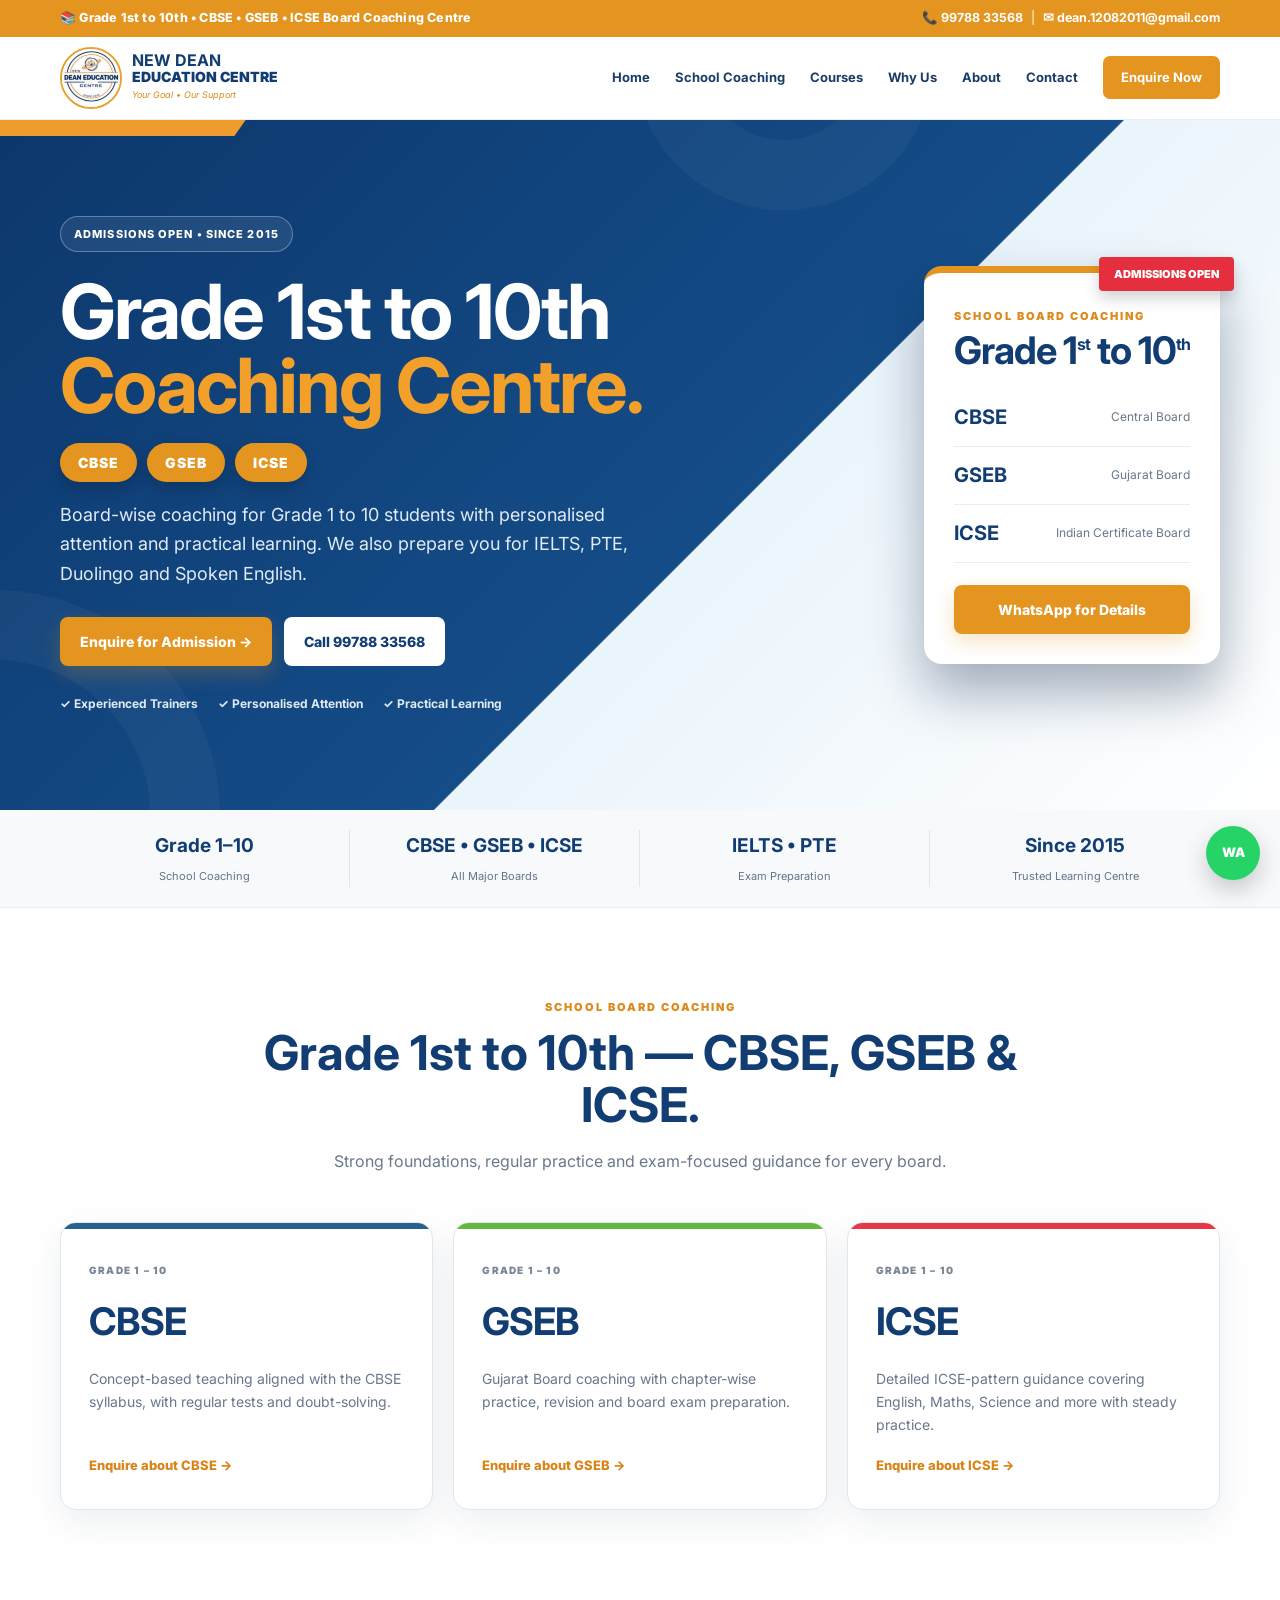
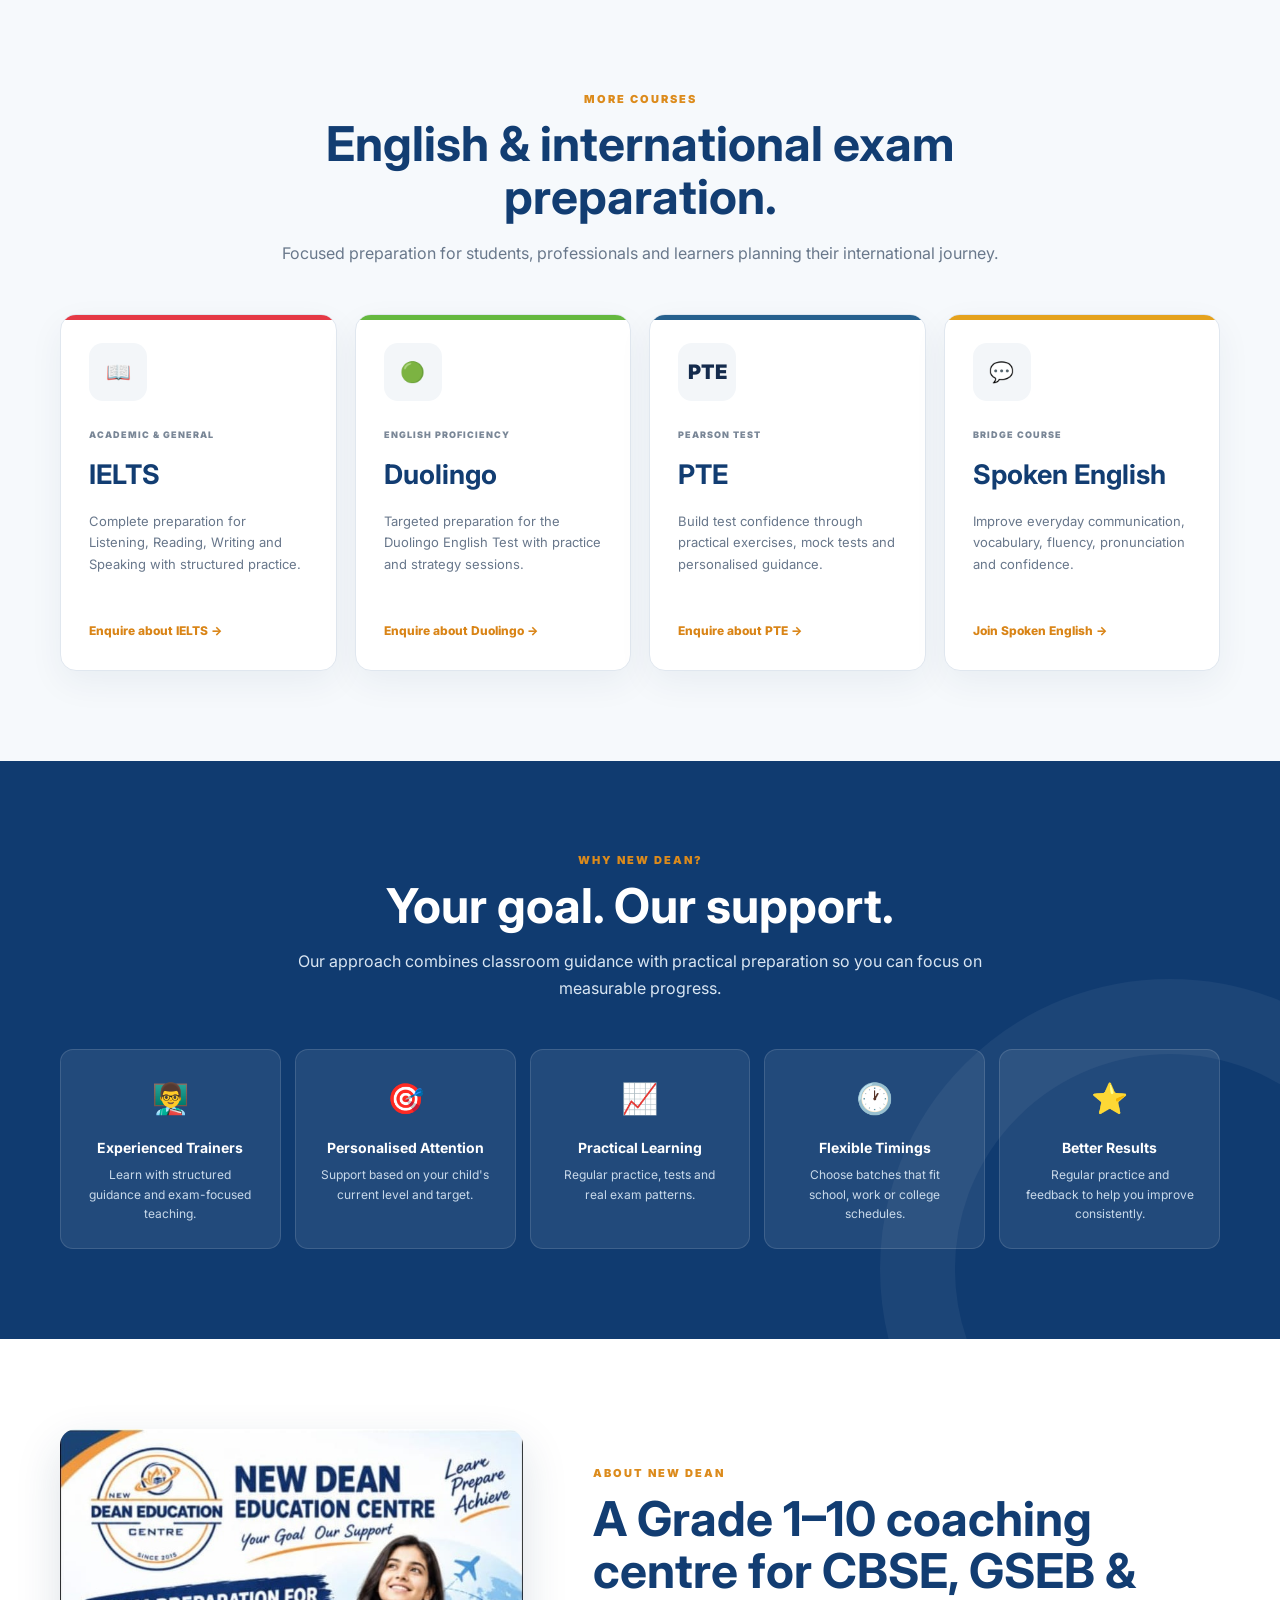
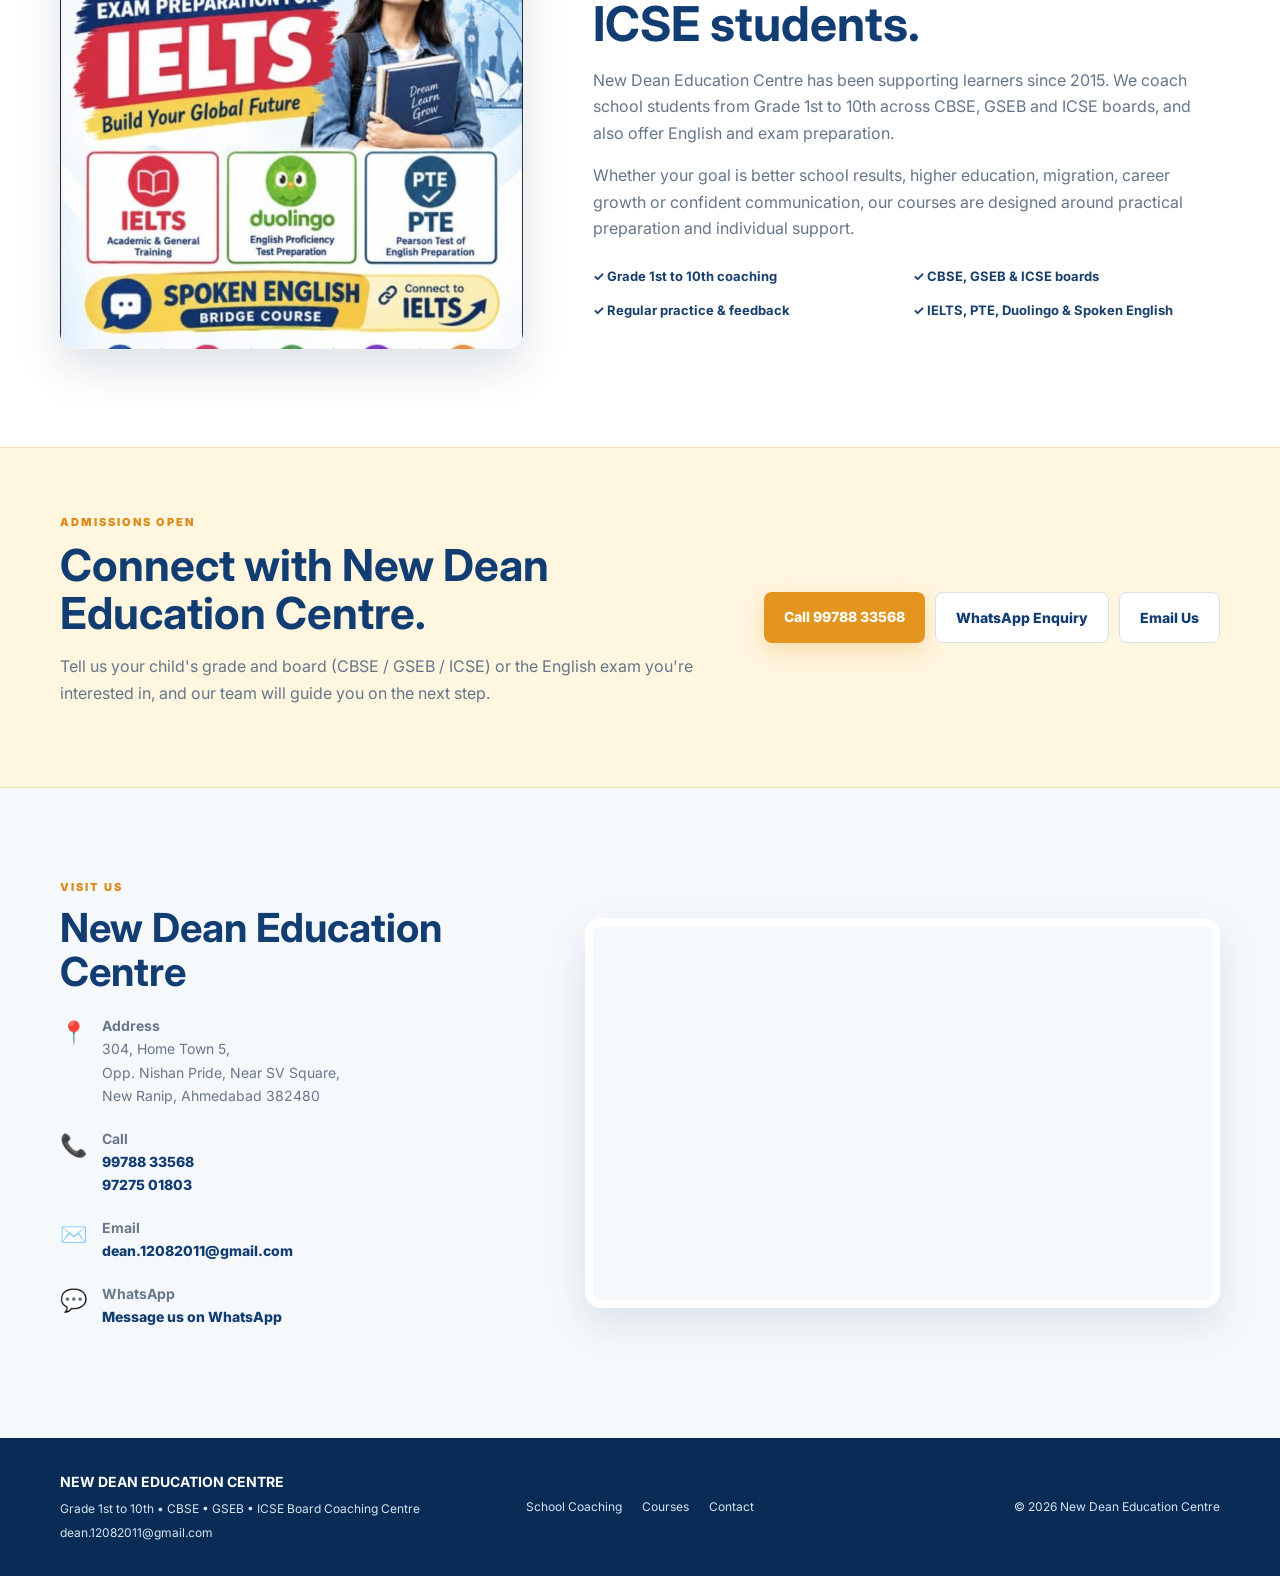
==== commit 1b3d7c94: "Update index.html" ====
--- a/index.html
+++ b/index.html
@@ -52,7 +52,7 @@
   <div class="container hero-grid">
     <div class="hero-copy">
       <div class="badge">ADMISSIONS OPEN • SINCE 2015</div>
-      <h1>Grade 1st to 10th CBSE GSEB ICSE board, Spoken English, IELTS<br><span>Coaching Centre.</span></h1>
+      <h1>Grade 1st to 10th <br><span>Coaching Centre.</span></h1>
       <div class="board-chips">
         <span>CBSE</span><span>GSEB</span><span>ICSE</span>
       </div>
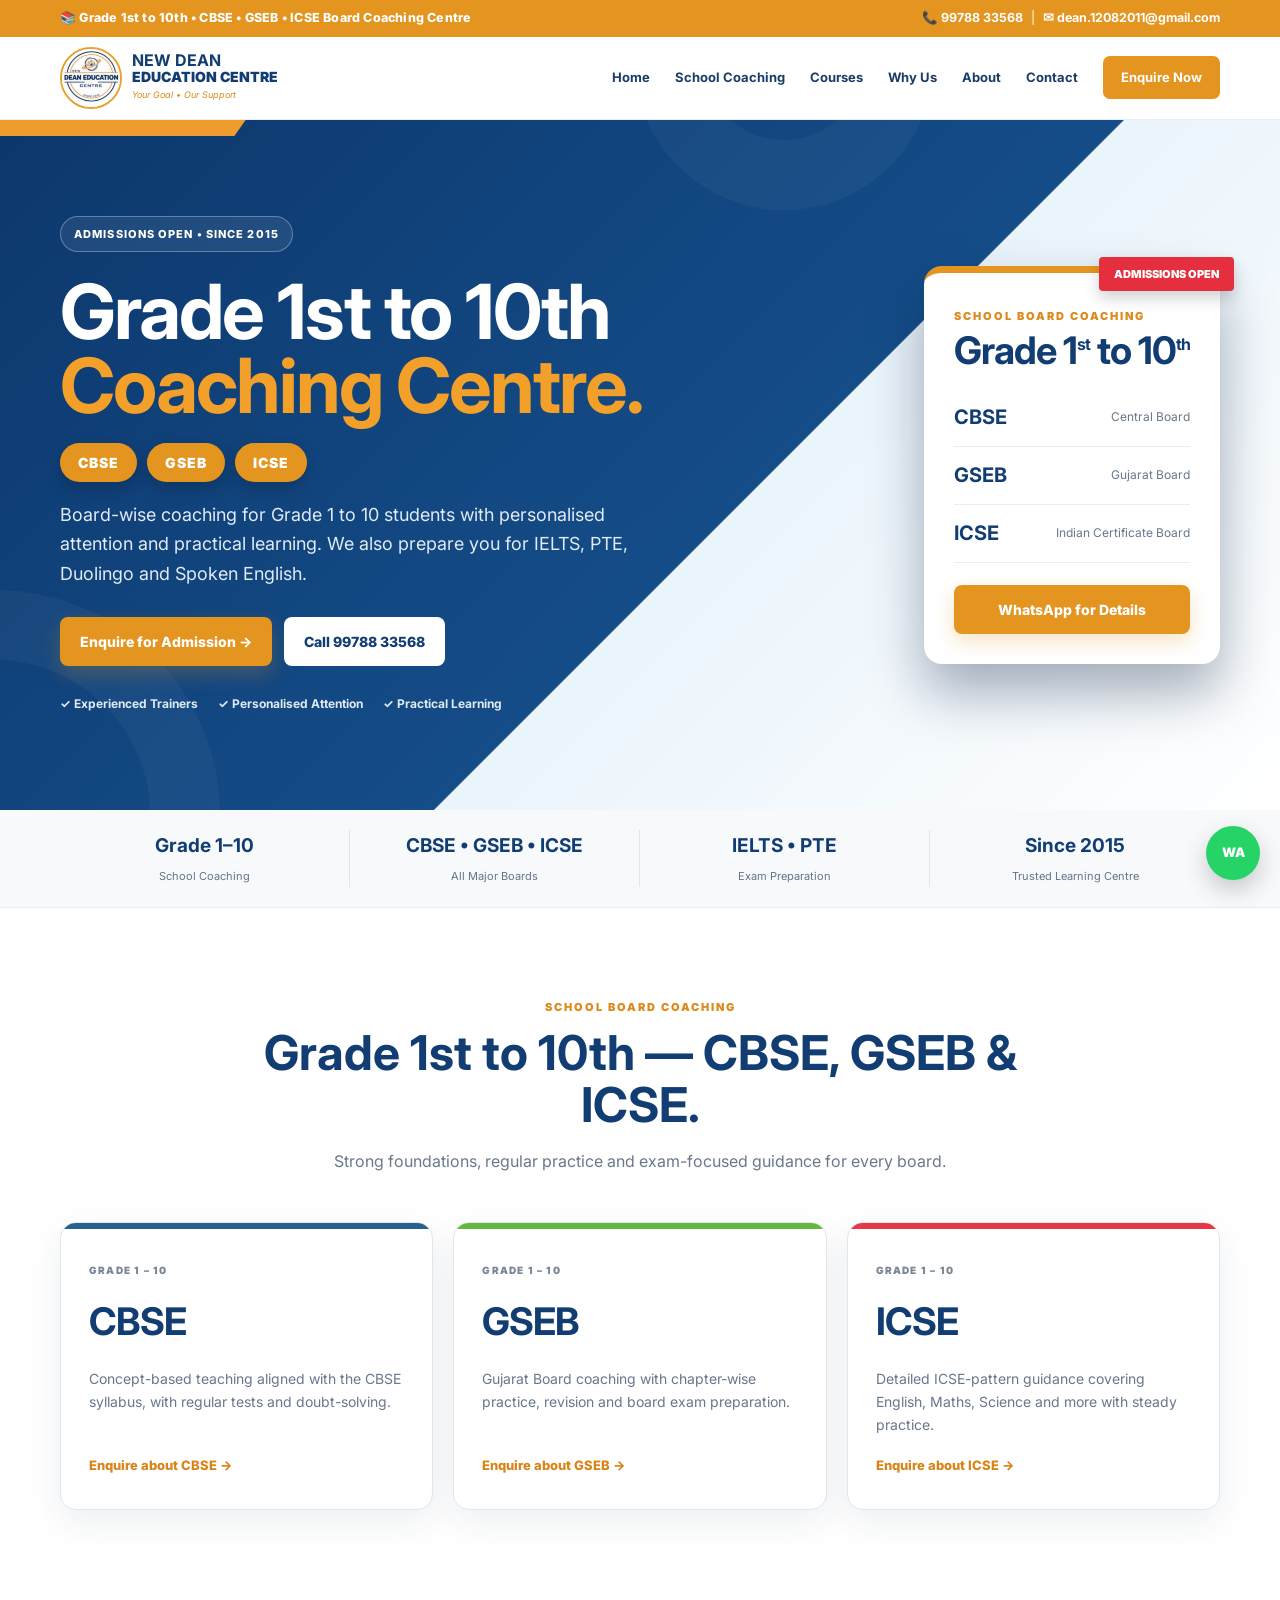
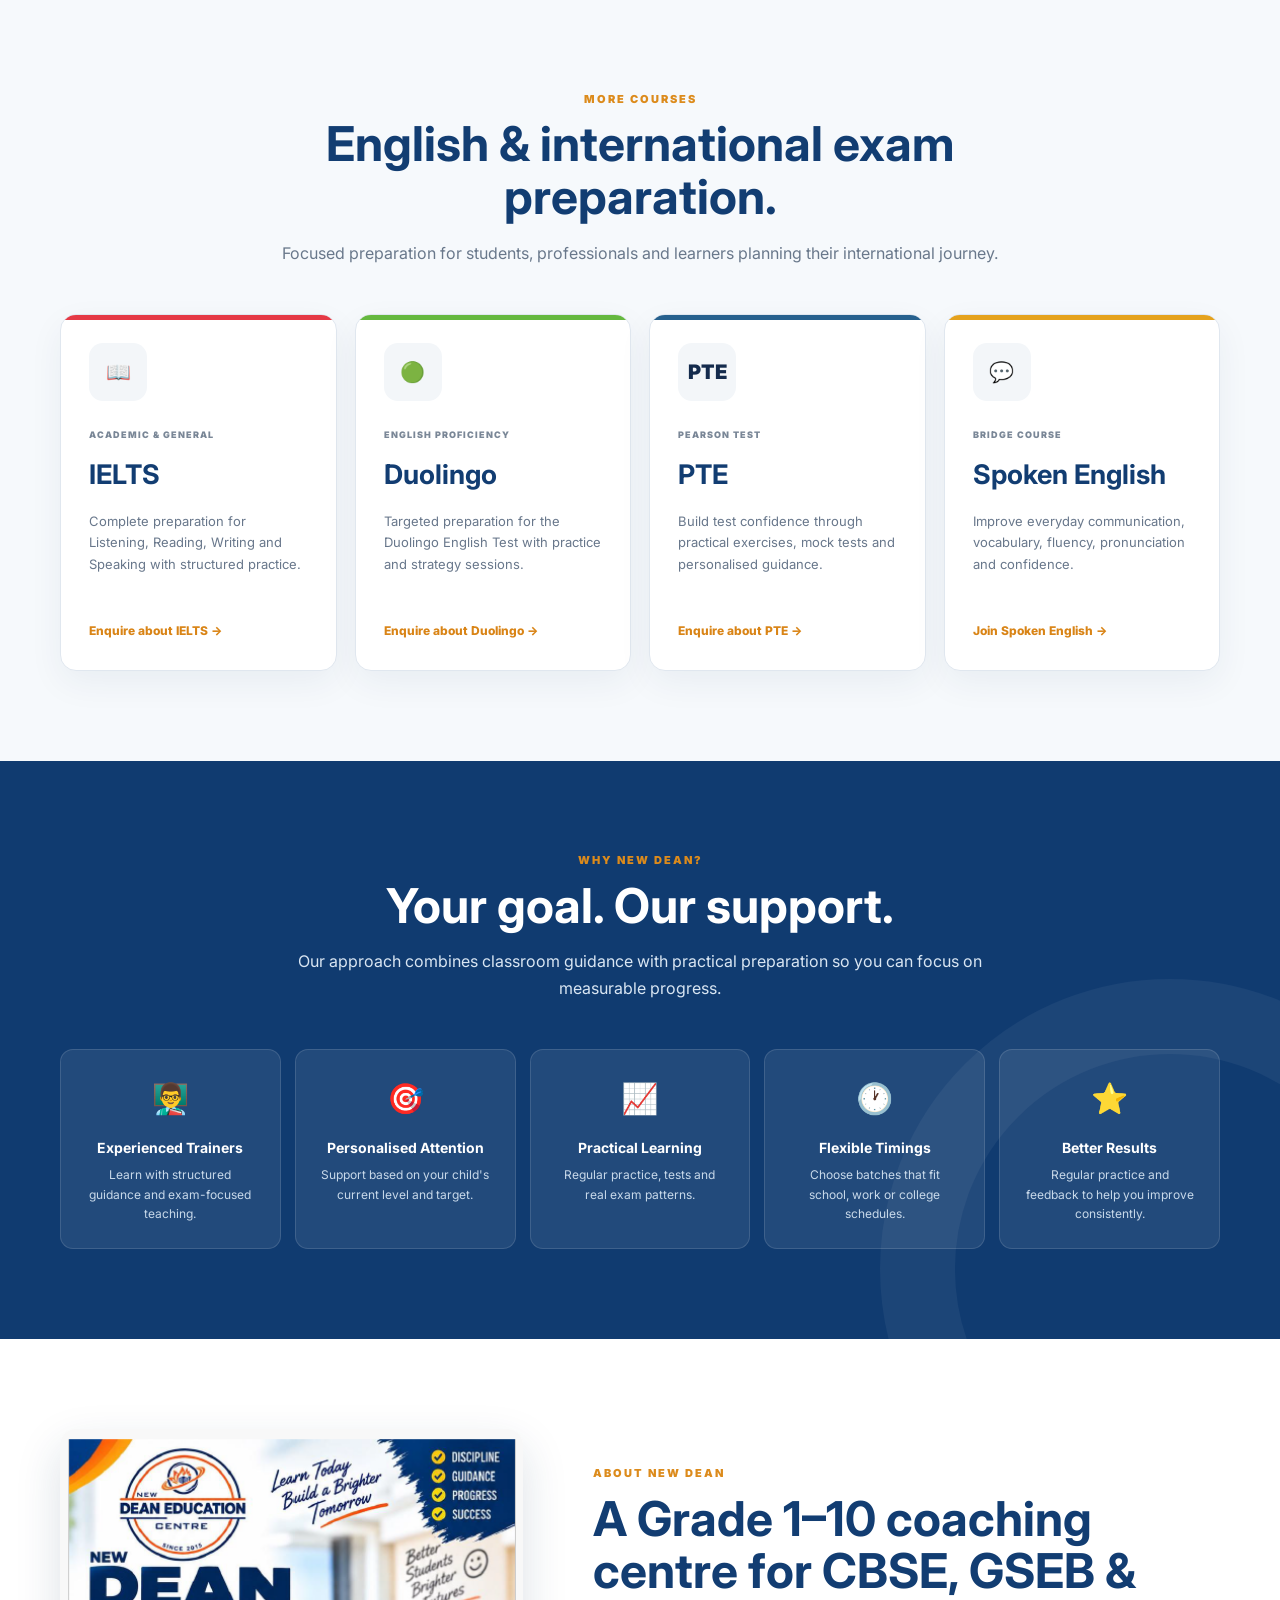
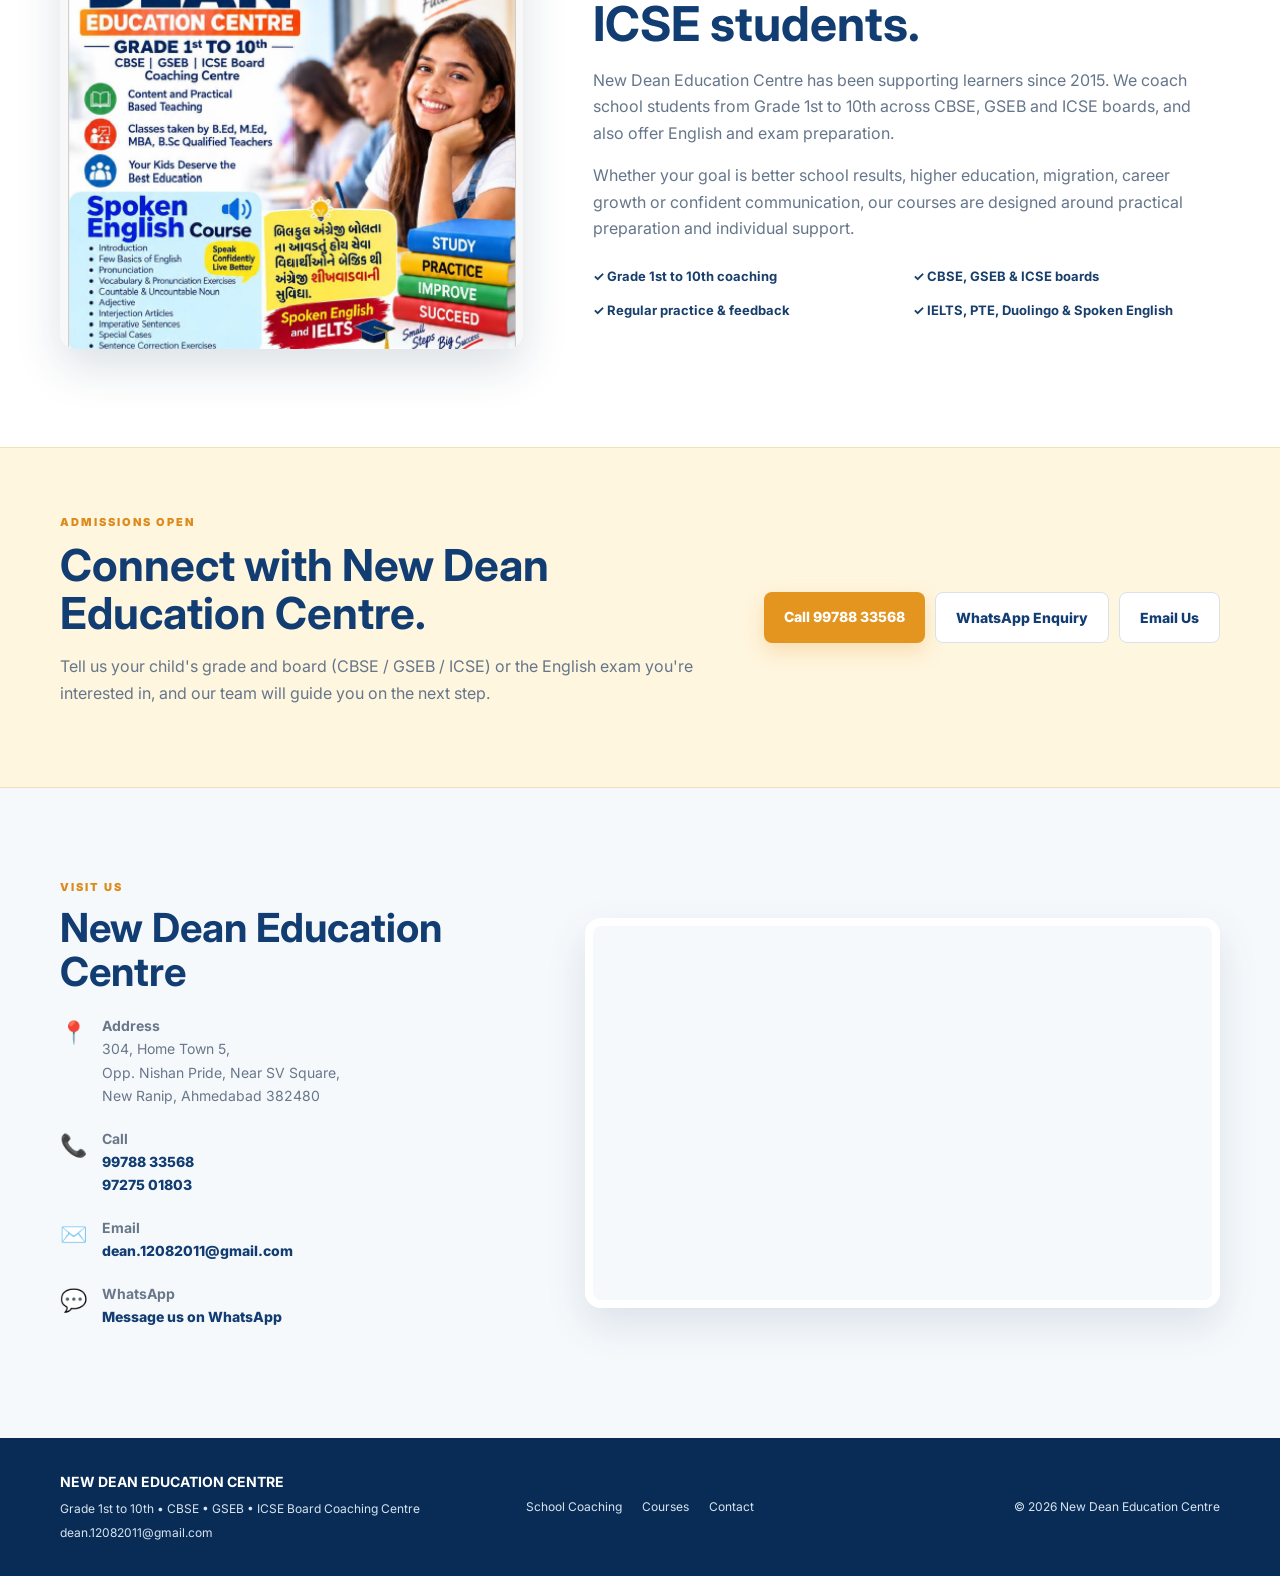
==== commit fe3a9a62: "Update index.html" ====
--- a/index.html
+++ b/index.html
@@ -189,7 +189,7 @@
 <section id="about" class="section">
   <div class="container about-grid">
     <div class="about-image">
-      <img src="admission-flyer.jpg" alt="New Dean Education Centre admission flyer">
+      <img src="admission-flyer.png" alt="New Dean Education Centre admission flyer">
     </div>
     <div>
       <p class="eyebrow">ABOUT NEW DEAN</p>
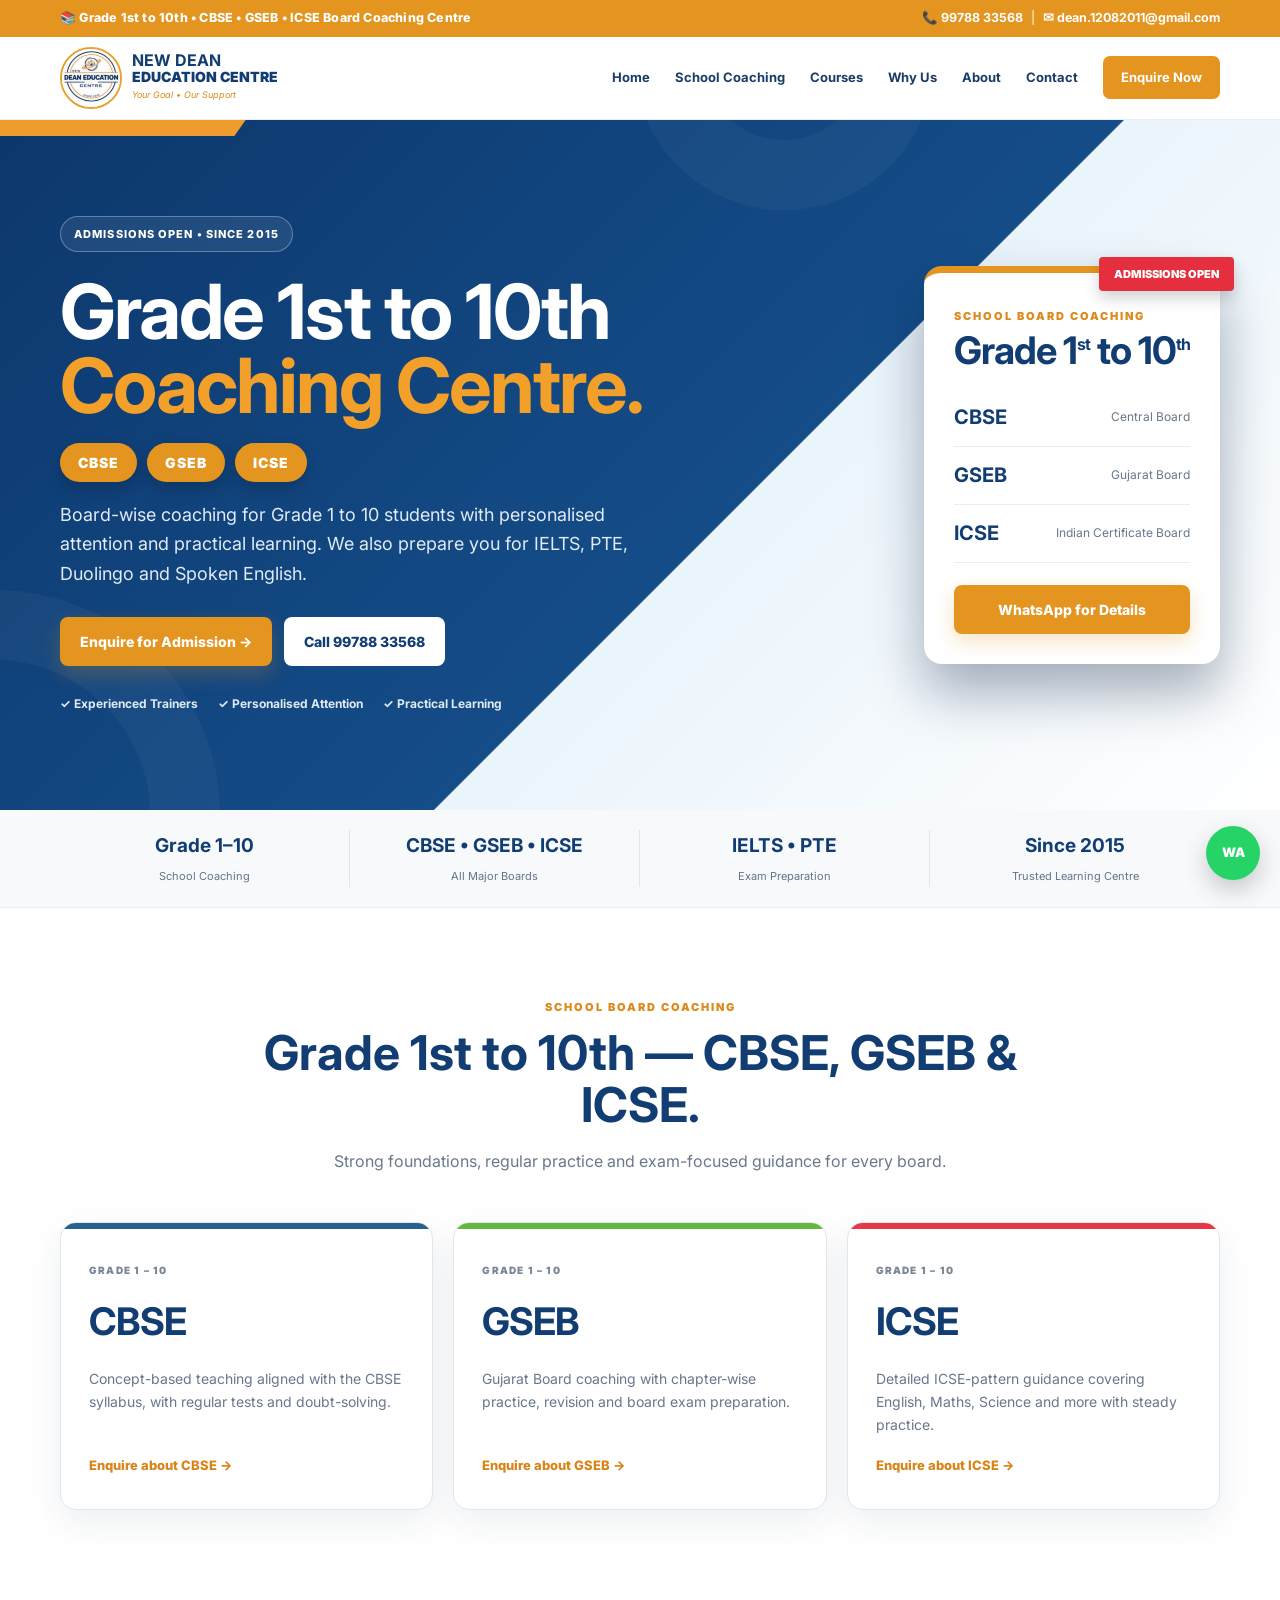
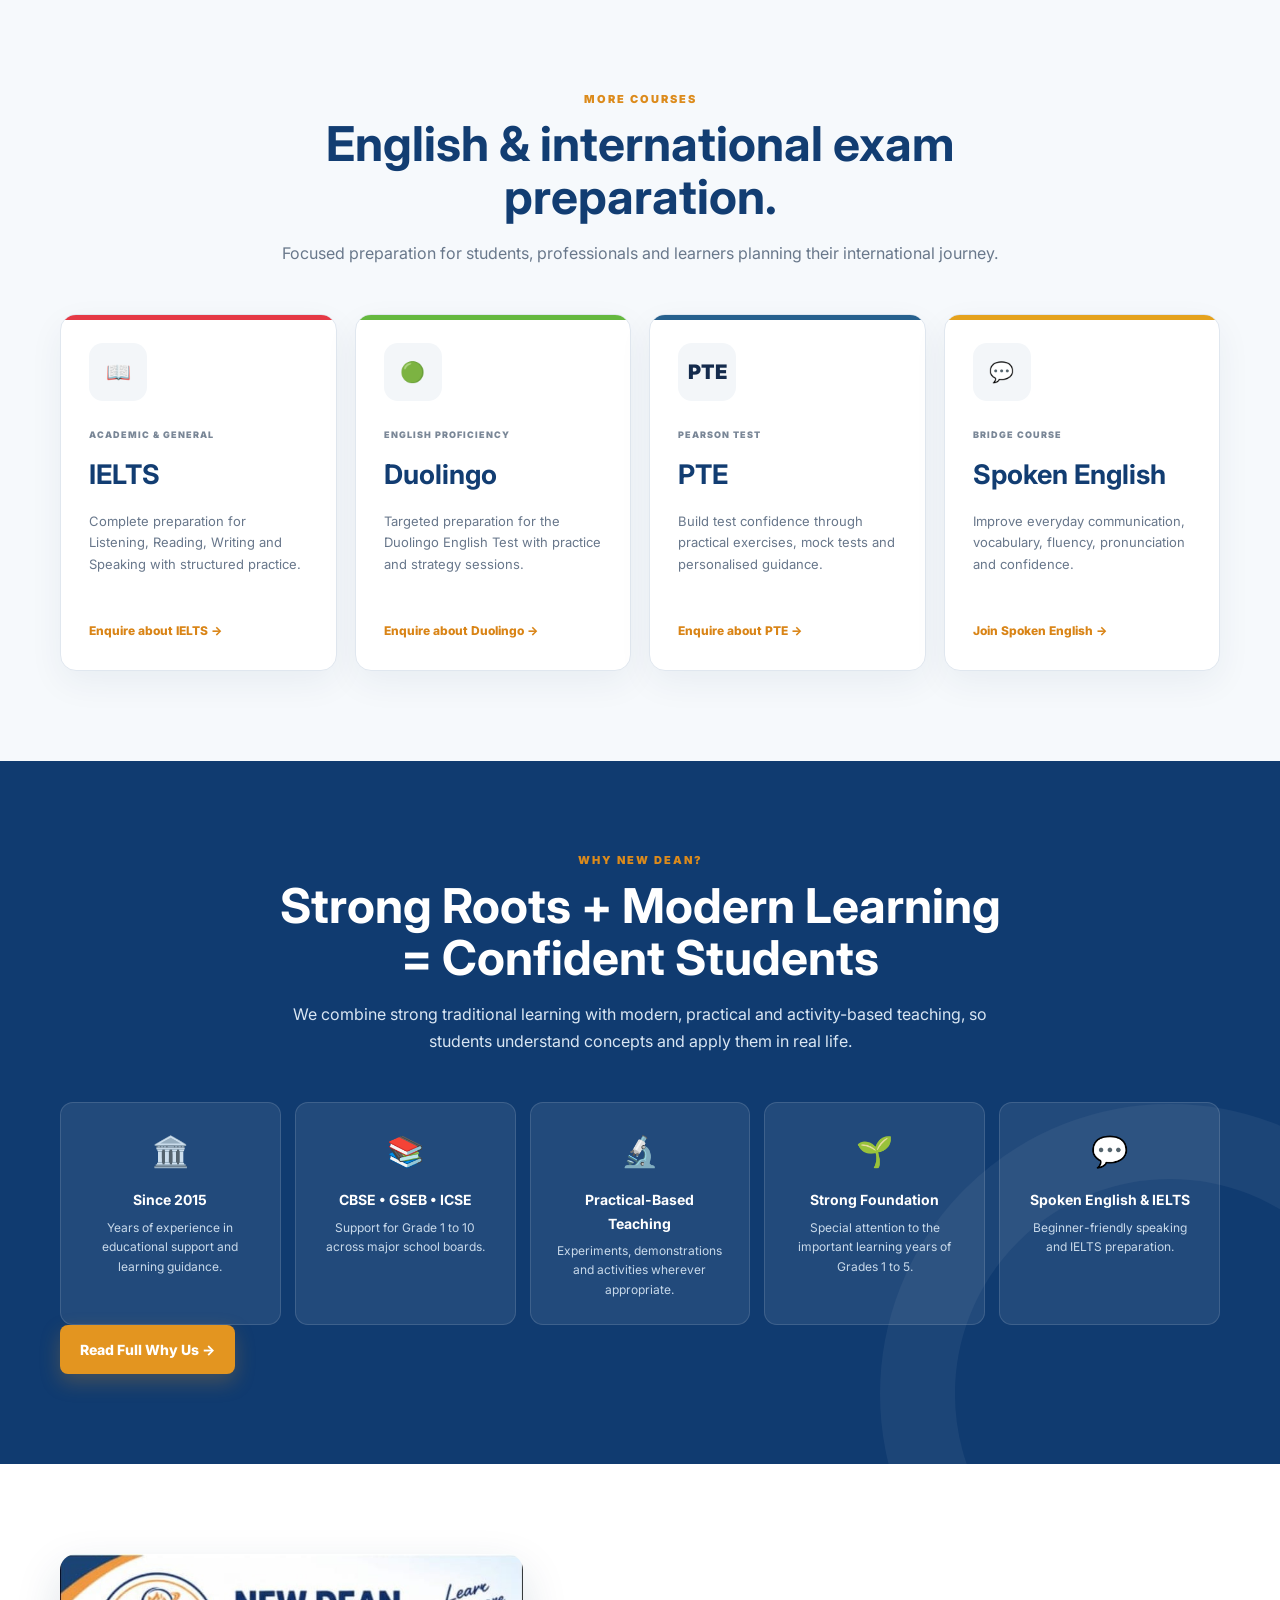
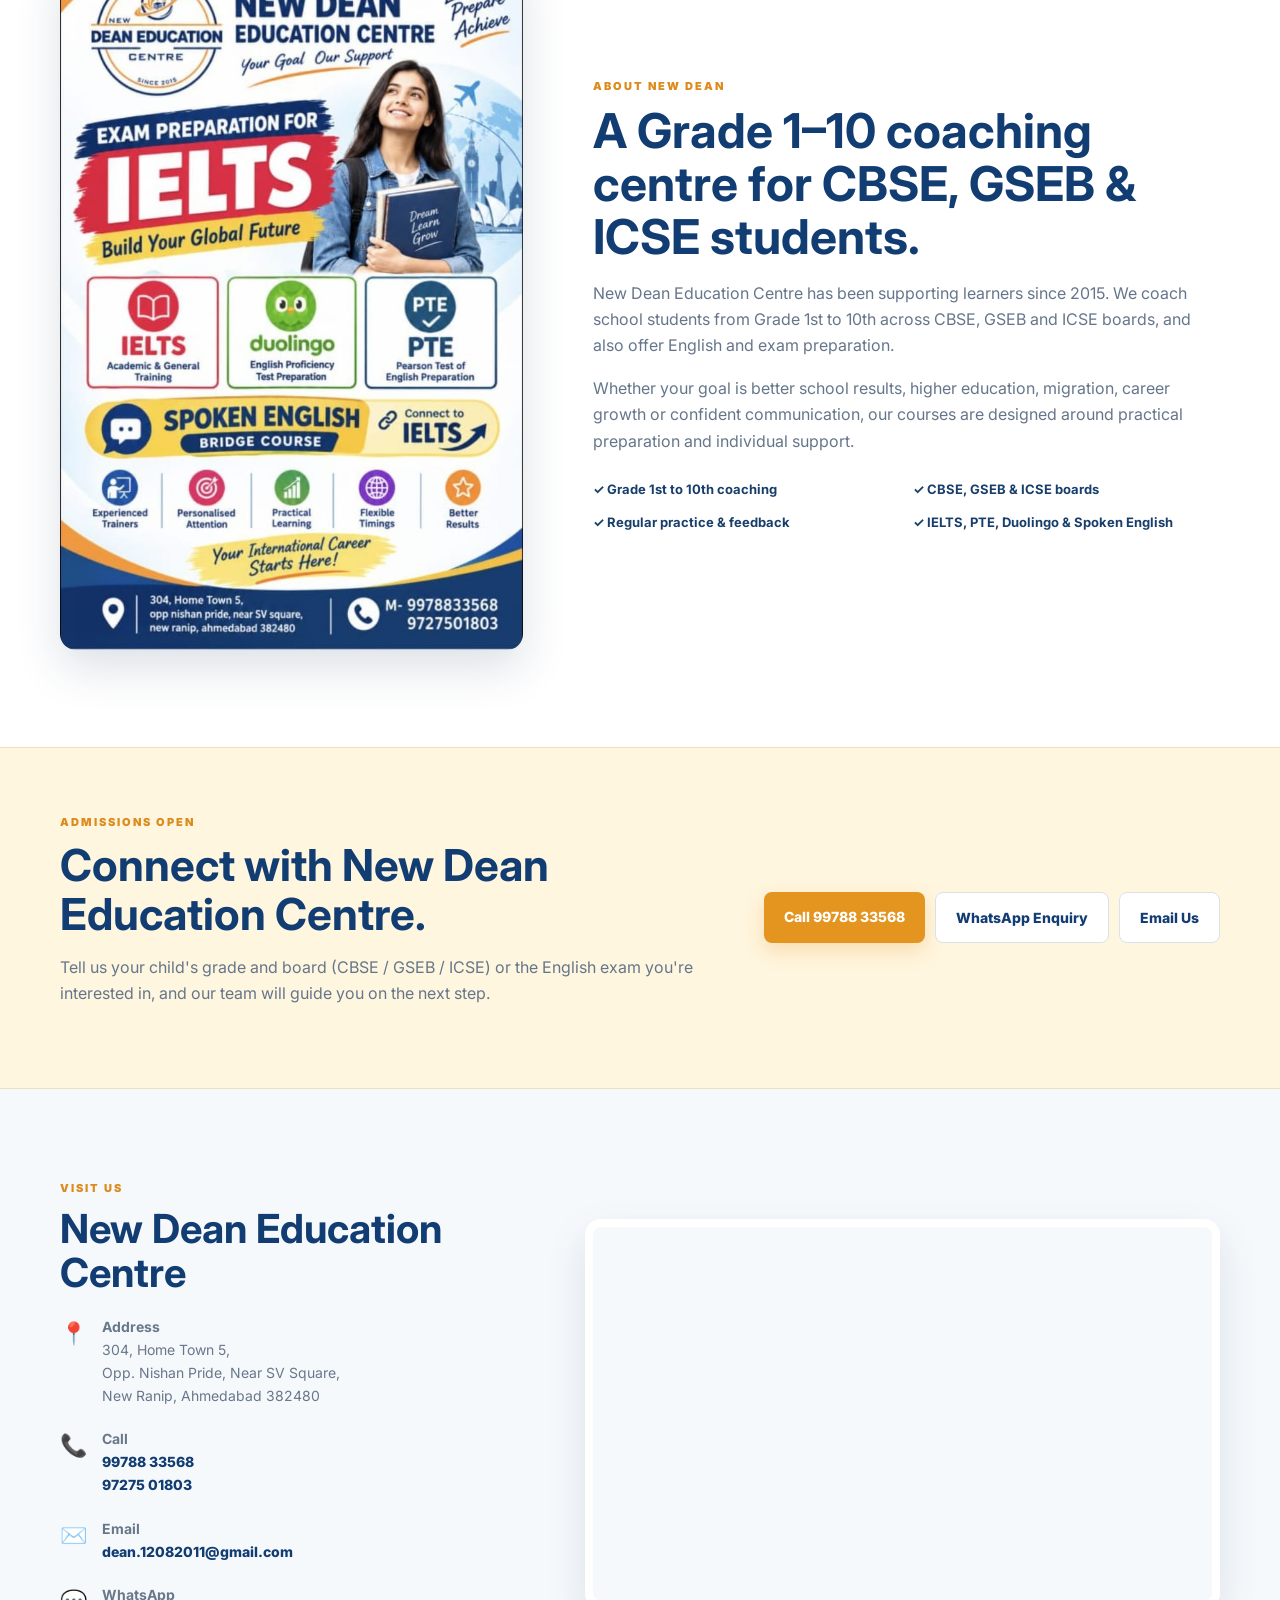
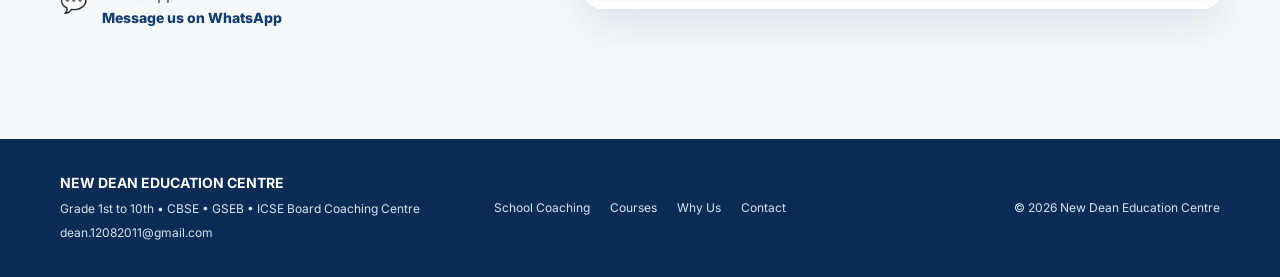
==== commit 1542b020: "Update index.html" ====
--- a/index.html
+++ b/index.html
@@ -37,7 +37,7 @@
       <a href="#home">Home</a>
       <a href="#school-coaching">School Coaching</a>
       <a href="#courses">Courses</a>
-      <a href="#why-us">Why Us</a>
+      <a href="why-us.html">Why Us</a>
       <a href="#about">About</a>
       <a href="#contact">Contact</a>
       <a class="nav-cta" href="#enquiry">Enquire Now</a>
@@ -52,7 +52,7 @@
   <div class="container hero-grid">
     <div class="hero-copy">
       <div class="badge">ADMISSIONS OPEN • SINCE 2015</div>
-      <h1>Grade 1st to 10th <br><span>Coaching Centre.</span></h1>
+      <h1>Grade 1st to 10th<br><span>Coaching Centre.</span></h1>
       <div class="board-chips">
         <span>CBSE</span><span>GSEB</span><span>ICSE</span>
       </div>
@@ -172,16 +172,20 @@
   <div class="container">
     <div class="section-head light">
       <p class="eyebrow">WHY NEW DEAN?</p>
-      <h2>Your goal. Our support.</h2>
-      <p>Our approach combines classroom guidance with practical preparation so you can focus on measurable progress.</p>
+      <h2>Strong Roots + Modern Learning = Confident Students</h2>
+      <p>We combine strong traditional learning with modern, practical and activity-based teaching, so students understand concepts and apply them in real life.</p>
     </div>
 
     <div class="feature-grid">
-      <div class="feature"><span>👨‍🏫</span><h3>Experienced Trainers</h3><p>Learn with structured guidance and exam-focused teaching.</p></div>
-      <div class="feature"><span>🎯</span><h3>Personalised Attention</h3><p>Support based on your child's current level and target.</p></div>
-      <div class="feature"><span>📈</span><h3>Practical Learning</h3><p>Regular practice, tests and real exam patterns.</p></div>
-      <div class="feature"><span>🕐</span><h3>Flexible Timings</h3><p>Choose batches that fit school, work or college schedules.</p></div>
-      <div class="feature"><span>⭐</span><h3>Better Results</h3><p>Regular practice and feedback to help you improve consistently.</p></div>
+      <div class="feature"><span>🏛️</span><h3>Since 2015</h3><p>Years of experience in educational support and learning guidance.</p></div>
+      <div class="feature"><span>📚</span><h3>CBSE • GSEB • ICSE</h3><p>Support for Grade 1 to 10 across major school boards.</p></div>
+      <div class="feature"><span>🔬</span><h3>Practical-Based Teaching</h3><p>Experiments, demonstrations and activities wherever appropriate.</p></div>
+      <div class="feature"><span>🌱</span><h3>Strong Foundation</h3><p>Special attention to the important learning years of Grades 1 to 5.</p></div>
+      <div class="feature"><span>💬</span><h3>Spoken English &amp; IELTS</h3><p>Beginner-friendly speaking and IELTS preparation.</p></div>
+    </div>
+
+    <div class="why-more">
+      <a class="btn btn-primary" href="why-us.html">Read Full Why Us →</a>
     </div>
   </div>
 </section>
@@ -189,7 +193,7 @@
 <section id="about" class="section">
   <div class="container about-grid">
     <div class="about-image">
-      <img src="admission-flyer.png" alt="New Dean Education Centre admission flyer">
+      <img src="admission-flyer.jpg" alt="New Dean Education Centre admission flyer">
     </div>
     <div>
       <p class="eyebrow">ABOUT NEW DEAN</p>
@@ -252,6 +256,7 @@
     <div class="footer-links">
       <a href="#school-coaching">School Coaching</a>
       <a href="#courses">Courses</a>
+      <a href="why-us.html">Why Us</a>
       <a href="#contact">Contact</a>
     </div>
     <p>© 2026 New Dean Education Centre</p>
--- a/style.css
+++ b/style.css
@@ -1,4 +1,4 @@
-*{box-sizing:border-box}html{scroll-behavior:smooth}body{margin:0;font-family:Inter,Arial,sans-serif;color:#142b4d;line-height:1.65;background:#fff}a{text-decoration:none;color:inherit}.container{width:min(1160px,92%);margin:auto}.header{position:sticky;top:0;z-index:50;background:rgba(255,255,255,.97);backdrop-filter:blur(12px);border-bottom:1px solid #e7edf4}.nav-wrap{min-height:82px;display:flex;align-items:center;justify-content:space-between}.brand{display:flex;align-items:center;gap:10px}.brand img{width:62px;height:62px;object-fit:cover;border-radius:50%;border:2px solid #e8a12d}.brand-text strong{display:block;color:#123d72;font-size:16px;line-height:1}.brand-text span{display:block;color:#123d72;font-size:14px;font-weight:900;line-height:1.25}.brand-text small{display:block;color:#d98919;font-size:9px;font-style:italic;margin-top:3px}.nav{display:flex;align-items:center;gap:25px;font-size:13px;font-weight:700;color:#193c68}.nav a:hover{color:#dc8b1c}.nav-cta{background:#e39520;color:#fff!important;padding:11px 18px;border-radius:7px}.menu-btn{display:none;border:0;background:none;font-size:27px;color:#123d72}.hero{position:relative;overflow:hidden;background:linear-gradient(135deg,#0c376d 0%,#154d88 57%,#eaf4fb 57.1%,#fff 100%);color:#fff}.hero:before{content:"";position:absolute;left:-100px;top:0;width:340px;height:16px;background:#ef9b2d;transform:skewX(-35deg)}.hero-grid{min-height:690px;display:grid;grid-template-columns:1.05fr .75fr;gap:55px;align-items:center;position:relative;z-index:2;padding:70px 0}.hero-copy{padding:25px 0}.badge{display:inline-block;border:1px solid rgba(255,255,255,.3);background:rgba(255,255,255,.08);padding:8px 13px;border-radius:30px;font-size:11px;font-weight:800;letter-spacing:1.1px}.hero h1{font-size:clamp(48px,6vw,76px);line-height:.98;margin:22px 0 20px;letter-spacing:-2px}.hero h1 span{color:#f3a02b}.lead{font-size:18px;max-width:620px;color:#e1ebf5}.hero-buttons{display:flex;gap:12px;flex-wrap:wrap;margin-top:28px}.btn{display:inline-block;padding:13px 20px;border-radius:8px;font-size:14px;font-weight:800;transition:.2s}.btn:hover{transform:translateY(-2px)}.btn-primary{background:#e39520;color:#fff;box-shadow:0 8px 20px rgba(227,149,32,.25)}.btn-white{background:#fff;color:#123d72}.btn-outline{border:1px solid #d9e1ea;background:#fff;color:#123d72}.quick-points{display:flex;gap:20px;flex-wrap:wrap;margin-top:28px;font-size:12px;font-weight:700;color:#dfeaf6}.hero-poster{position:relative;max-width:410px;margin-left:auto;transform:rotate(1deg)}.hero-poster img{width:100%;display:block;border-radius:14px;box-shadow:0 28px 55px rgba(0,24,56,.35);border:7px solid #fff}.poster-label{position:absolute;z-index:2;top:-14px;right:-18px;background:#e52f3f;color:#fff;padding:8px 15px;font-size:11px;font-weight:900;border-radius:4px;box-shadow:0 7px 15px rgba(0,0,0,.18)}.trust-strip{background:#f7f9fb;border-bottom:1px solid #e7edf4}.trust-grid{display:grid;grid-template-columns:repeat(4,1fr);padding:20px 0}.trust-grid div{text-align:center;border-right:1px solid #dfe6ee}.trust-grid div:last-child{border:0}.trust-grid strong{display:block;color:#123d72;font-size:19px}.trust-grid span{font-size:11px;color:#65748a}.section{padding:90px 0}.section-head{text-align:center;max-width:760px;margin:0 auto 48px}.eyebrow{font-size:11px;letter-spacing:2px;font-weight:900;color:#dc8b1c;margin:0 0 10px}.section h2{font-size:clamp(32px,4vw,48px);line-height:1.1;margin:0 0 16px;color:#123d72}.section-head p:not(.eyebrow){color:#69788b}.course-grid{display:grid;grid-template-columns:repeat(4,1fr);gap:18px}.course-card{border:1px solid #e0e7ef;border-radius:16px;padding:28px;background:#fff;box-shadow:0 12px 35px rgba(16,45,80,.06);position:relative;overflow:hidden}.course-card:before{content:"";position:absolute;left:0;right:0;top:0;height:5px}.course-card.ielts:before{background:#e53945}.course-card.duolingo:before{background:#65b83f}.course-card.pte:before{background:#27618e}.course-card.spoken:before{background:#e5a21d}.course-icon{height:58px;width:58px;border-radius:14px;background:#f3f6f9;display:grid;place-items:center;font-weight:900;font-size:20px;margin-bottom:18px}.course-tag{font-size:9px;letter-spacing:1px;font-weight:900;color:#7a8797}.course-card h3{font-size:27px;color:#123d72;margin:8px 0}.course-card p{font-size:13px;color:#68778b;min-height:92px}.course-card a{font-size:12px;font-weight:800;color:#d98416}.blue-section{background:#103b70;color:#fff;position:relative;overflow:hidden}.blue-section:after{content:"";position:absolute;width:430px;height:430px;border:75px solid rgba(255,255,255,.05);border-radius:50%;right:-180px;bottom:-220px}.section-head.light h2{color:#fff}.section-head.light p:not(.eyebrow){color:#d9e6f3}.feature-grid{display:grid;grid-template-columns:repeat(5,1fr);gap:14px}.feature{background:rgba(255,255,255,.08);border:1px solid rgba(255,255,255,.13);border-radius:13px;padding:24px;text-align:center;position:relative;z-index:1}.feature span{font-size:30px}.feature h3{font-size:14px;margin:12px 0 6px}.feature p{font-size:12px;color:#c8d9ea;margin:0}.about-grid{display:grid;grid-template-columns:.85fr 1.15fr;gap:70px;align-items:center}.about-image img{width:100%;max-height:520px;object-fit:cover;object-position:top;border-radius:16px;box-shadow:0 18px 45px rgba(20,53,90,.15)}.about-grid>div:last-child>p:not(.eyebrow){color:#66768a}.about-points{display:grid;grid-template-columns:1fr 1fr;gap:12px;margin-top:25px;font-size:13px;font-weight:700;color:#183e6b}.cta-section{background:#fff6df;padding:65px 0;border-top:1px solid #f1dfb7;border-bottom:1px solid #f1dfb7}.cta-grid{display:flex;align-items:center;justify-content:space-between;gap:35px}.cta-grid h2{font-size:clamp(30px,4vw,44px);line-height:1.1;color:#123d72;margin:0 0 12px}.cta-grid p:not(.eyebrow){color:#66768a;max-width:680px}.cta-actions{display:flex;gap:10px;flex-shrink:0}.contact{background:#f6f9fc}.contact-grid{display:grid;grid-template-columns:.85fr 1.15fr;gap:55px;align-items:center}.contact h2{font-size:40px}.contact-item{display:flex;gap:15px;margin:20px 0}.contact-item>span{font-size:22px}.contact-item p{margin:0;font-size:14px;color:#68778a}.contact-item a{color:#123d72;font-weight:800}.map-card{height:390px;border-radius:16px;overflow:hidden;border:8px solid #fff;box-shadow:0 16px 40px rgba(25,58,93,.12)}.map-card iframe{width:100%;height:100%;border:0}.footer{background:#092c56;color:#d8e4ef;padding:30px 0}.footer-grid{display:grid;grid-template-columns:1fr auto 1fr;gap:25px;align-items:center}.footer strong{color:#fff;font-size:14px}.footer p{font-size:12px;margin:4px 0}.footer-links{display:flex;gap:20px;font-size:12px}.footer-grid>p{text-align:right}.floating-whatsapp{position:fixed;right:20px;bottom:20px;width:54px;height:54px;border-radius:50%;background:#25d366;color:#fff;display:grid;place-items:center;font-size:13px;font-weight:900;box-shadow:0 10px 25px rgba(0,0,0,.2);z-index:100}.hero-shape{position:absolute;border-radius:50%;border:70px solid rgba(255,255,255,.035)}.shape-one{width:450px;height:450px;left:-230px;bottom:-230px}.shape-two{width:300px;height:300px;right:27%;top:-210px}@media(max-width:980px){.nav{gap:14px}.course-grid{grid-template-columns:repeat(2,1fr)}.feature-grid{grid-template-columns:repeat(3,1fr)}.hero-grid{grid-template-columns:1fr}.hero-poster{margin:0 auto;max-width:360px}.hero{background:linear-gradient(160deg,#0c376d 0%,#154d88 70%,#eaf4fb 70.1%,#fff 100%)}}@media(max-width:760px){.menu-btn{display:block}.nav{display:none;position:absolute;left:0;right:0;top:82px;background:#fff;padding:18px;box-shadow:0 12px 30px rgba(0,0,0,.1);flex-direction:column;align-items:stretch}.nav.open{display:flex}.nav-cta{text-align:center}.brand img{width:52px;height:52px}.brand-text strong{font-size:13px}.brand-text span{font-size:12px}.trust-grid{grid-template-columns:1fr 1fr;gap:15px}.trust-grid div{border:0}.section{padding:65px 0}.course-grid,.feature-grid,.about-grid,.contact-grid{grid-template-columns:1fr}.feature-grid{gap:10px}.feature{text-align:left}.cta-grid{display:block}.cta-actions{margin-top:25px;flex-wrap:wrap}.hero h1{font-size:52px}.hero-grid{padding:60px 0}.about-points{grid-template-columns:1fr}.footer-grid{grid-template-columns:1fr}.footer-grid>p{text-align:left}.footer-links{order:3}.hero-poster{width:86%}}@media(max-width:440px){.hero h1{font-size:43px}.hero-buttons .btn{width:100%;text-align:center}.hero-poster{width:100%}.trust-grid strong{font-size:16px}.course-card p{min-height:auto}}
+*{box-sizing:border-box}html{scroll-behavior:smooth}body{margin:0;font-family:Inter,Arial,sans-serif;color:#142b4d;line-height:1.65;background:#fff}a{text-decoration:none;color:inherit}.container{width:min(1160px,92%);margin:auto}.header{position:sticky;top:0;z-index:50;background:rgba(255,255,255,.97);backdrop-filter:blur(12px);border-bottom:1px solid #e7edf4}.nav-wrap{min-height:82px;display:flex;align-items:center;justify-content:space-between}.brand{display:flex;align-items:center;gap:10px}.brand img{width:62px;height:62px;object-fit:cover;border-radius:50%;border:2px solid #e8a12d}.brand-text strong{display:block;color:#123d72;font-size:16px;line-height:1}.brand-text span{display:block;color:#123d72;font-size:14px;font-weight:900;line-height:1.25}.brand-text small{display:block;color:#d98919;font-size:9px;font-style:italic;margin-top:3px}.nav{display:flex;align-items:center;gap:25px;font-size:13px;font-weight:700;color:#193c68}.nav a:hover{color:#dc8b1c}.nav-cta{background:#e39520;color:#fff!important;padding:11px 18px;border-radius:7px}.menu-btn{display:none;border:0;background:none;font-size:27px;color:#123d72}.hero{position:relative;overflow:hidden;background:linear-gradient(135deg,#0c376d 0%,#154d88 57%,#eaf4fb 57.1%,#fff 100%);color:#fff}.hero:before{content:"";position:absolute;left:-100px;top:0;width:340px;height:16px;background:#ef9b2d;transform:skewX(-35deg)}.hero-grid{min-height:690px;display:grid;grid-template-columns:1.05fr .75fr;gap:55px;align-items:center;position:relative;z-index:2;padding:70px 0}.hero-copy{padding:25px 0}.badge{display:inline-block;border:1px solid rgba(255,255,255,.3);background:rgba(255,255,255,.08);padding:8px 13px;border-radius:30px;font-size:11px;font-weight:800;letter-spacing:1.1px}.hero h1{font-size:clamp(48px,6vw,76px);line-height:.98;margin:22px 0 20px;letter-spacing:-2px}.hero h1 span{color:#f3a02b}.lead{font-size:18px;max-width:620px;color:#e1ebf5}.hero-buttons{display:flex;gap:12px;flex-wrap:wrap;margin-top:28px}.btn{display:inline-block;padding:13px 20px;border-radius:8px;font-size:14px;font-weight:800;transition:.2s}.btn:hover{transform:translateY(-2px)}.btn-primary{background:#e39520;color:#fff;box-shadow:0 8px 20px rgba(227,149,32,.25)}.btn-white{background:#fff;color:#123d72}.btn-outline{border:1px solid #d9e1ea;background:#fff;color:#123d72}.quick-points{display:flex;gap:20px;flex-wrap:wrap;margin-top:28px;font-size:12px;font-weight:700;color:#dfeaf6}.hero-poster{position:relative;max-width:410px;margin-left:auto;transform:rotate(1deg)}.hero-poster img{width:100%;display:block;border-radius:14px;box-shadow:0 28px 55px rgba(0,24,56,.35);border:7px solid #fff}.poster-label{position:absolute;z-index:2;top:-14px;right:-18px;background:#e52f3f;color:#fff;padding:8px 15px;font-size:11px;font-weight:900;border-radius:4px;box-shadow:0 7px 15px rgba(0,0,0,.18)}.trust-strip{background:#f7f9fb;border-bottom:1px solid #e7edf4}.trust-grid{display:grid;grid-template-columns:repeat(4,1fr);padding:20px 0}.trust-grid div{text-align:center;border-right:1px solid #dfe6ee}.trust-grid div:last-child{border:0}.trust-grid strong{display:block;color:#123d72;font-size:19px}.trust-grid span{font-size:11px;color:#65748a}.section{padding:90px 0}.section-head{text-align:center;max-width:760px;margin:0 auto 48px}.eyebrow{font-size:11px;letter-spacing:2px;font-weight:900;color:#dc8b1c;margin:0 0 10px}.section h2{font-size:clamp(32px,4vw,48px);line-height:1.1;margin:0 0 16px;color:#123d72}.section-head p:not(.eyebrow){color:#69788b}.course-grid{display:grid;grid-template-columns:repeat(4,1fr);gap:18px}.course-card{border:1px solid #e0e7ef;border-radius:16px;padding:28px;background:#fff;box-shadow:0 12px 35px rgba(16,45,80,.06);position:relative;overflow:hidden}.course-card:before{content:"";position:absolute;left:0;right:0;top:0;height:5px}.course-card.ielts:before{background:#e53945}.course-card.duolingo:before{background:#65b83f}.course-card.pte:before{background:#27618e}.course-card.spoken:before{background:#e5a21d}.course-icon{height:58px;width:58px;border-radius:14px;background:#f3f6f9;display:grid;place-items:center;font-weight:900;font-size:20px;margin-bottom:18px}.course-tag{font-size:9px;letter-spacing:1px;font-weight:900;color:#7a8797}.course-card h3{font-size:27px;color:#123d72;margin:8px 0}.course-card p{font-size:13px;color:#68778b;min-height:92px}.course-card a{font-size:12px;font-weight:800;color:#d98416}.blue-section{background:#103b70;color:#fff;position:relative;overflow:hidden}.blue-section:after{content:"";position:absolute;width:430px;height:430px;border:75px solid rgba(255,255,255,.05);border-radius:50%;right:-180px;bottom:-220px}.section-head.light h2{color:#fff}.section-head.light p:not(.eyebrow){color:#d9e6f3}.feature-grid{display:grid;grid-template-columns:repeat(5,1fr);gap:14px}.feature{background:rgba(255,255,255,.08);border:1px solid rgba(255,255,255,.13);border-radius:13px;padding:24px;text-align:center;position:relative;z-index:1}.feature span{font-size:30px}.feature h3{font-size:14px;margin:12px 0 6px}.feature p{font-size:12px;color:#c8d9ea;margin:0}.about-grid{display:grid;grid-template-columns:.85fr 1.15fr;gap:70px;align-items:center}.about-image img{width:100%;max-height:820px;object-fit:cover;object-position:top;border-radius:16px;box-shadow:0 18px 45px rgba(20,53,90,.15)}.about-grid>div:last-child>p:not(.eyebrow){color:#66768a}.about-points{display:grid;grid-template-columns:1fr 1fr;gap:12px;margin-top:25px;font-size:13px;font-weight:700;color:#183e6b}.cta-section{background:#fff6df;padding:65px 0;border-top:1px solid #f1dfb7;border-bottom:1px solid #f1dfb7}.cta-grid{display:flex;align-items:center;justify-content:space-between;gap:35px}.cta-grid h2{font-size:clamp(30px,4vw,44px);line-height:1.1;color:#123d72;margin:0 0 12px}.cta-grid p:not(.eyebrow){color:#66768a;max-width:680px}.cta-actions{display:flex;gap:10px;flex-shrink:0}.contact{background:#f6f9fc}.contact-grid{display:grid;grid-template-columns:.85fr 1.15fr;gap:55px;align-items:center}.contact h2{font-size:40px}.contact-item{display:flex;gap:15px;margin:20px 0}.contact-item>span{font-size:22px}.contact-item p{margin:0;font-size:14px;color:#68778a}.contact-item a{color:#123d72;font-weight:800}.map-card{height:390px;border-radius:16px;overflow:hidden;border:8px solid #fff;box-shadow:0 16px 40px rgba(25,58,93,.12)}.map-card iframe{width:100%;height:100%;border:0}.footer{background:#092c56;color:#d8e4ef;padding:30px 0}.footer-grid{display:grid;grid-template-columns:1fr auto 1fr;gap:25px;align-items:center}.footer strong{color:#fff;font-size:14px}.footer p{font-size:12px;margin:4px 0}.footer-links{display:flex;gap:20px;font-size:12px}.footer-grid>p{text-align:right}.floating-whatsapp{position:fixed;right:20px;bottom:20px;width:54px;height:54px;border-radius:50%;background:#25d366;color:#fff;display:grid;place-items:center;font-size:13px;font-weight:900;box-shadow:0 10px 25px rgba(0,0,0,.2);z-index:100}.hero-shape{position:absolute;border-radius:50%;border:70px solid rgba(255,255,255,.035)}.shape-one{width:450px;height:450px;left:-230px;bottom:-230px}.shape-two{width:300px;height:300px;right:27%;top:-210px}@media(max-width:980px){.nav{gap:14px}.course-grid{grid-template-columns:repeat(2,1fr)}.feature-grid{grid-template-columns:repeat(3,1fr)}.hero-grid{grid-template-columns:1fr}.hero-poster{margin:0 auto;max-width:360px}.hero{background:linear-gradient(160deg,#0c376d 0%,#154d88 70%,#eaf4fb 70.1%,#fff 100%)}}@media(max-width:760px){.menu-btn{display:block}.nav{display:none;position:absolute;left:0;right:0;top:82px;background:#fff;padding:18px;box-shadow:0 12px 30px rgba(0,0,0,.1);flex-direction:column;align-items:stretch}.nav.open{display:flex}.nav-cta{text-align:center}.brand img{width:52px;height:52px}.brand-text strong{font-size:13px}.brand-text span{font-size:12px}.trust-grid{grid-template-columns:1fr 1fr;gap:15px}.trust-grid div{border:0}.section{padding:65px 0}.course-grid,.feature-grid,.about-grid,.contact-grid{grid-template-columns:1fr}.feature-grid{gap:10px}.feature{text-align:left}.cta-grid{display:block}.cta-actions{margin-top:25px;flex-wrap:wrap}.hero h1{font-size:52px}.hero-grid{padding:60px 0}.about-points{grid-template-columns:1fr}.footer-grid{grid-template-columns:1fr}.footer-grid>p{text-align:left}.footer-links{order:3}.hero-poster{width:86%}}@media(max-width:440px){.hero h1{font-size:43px}.hero-buttons .btn{width:100%;text-align:center}.hero-poster{width:100%}.trust-grid strong{font-size:16px}.course-card p{min-height:auto}}
 
 /* ===== Additions: top bar, school coaching highlight, logo fallback ===== */
 .topbar{background:#e39520;color:#fff;font-size:12.5px}
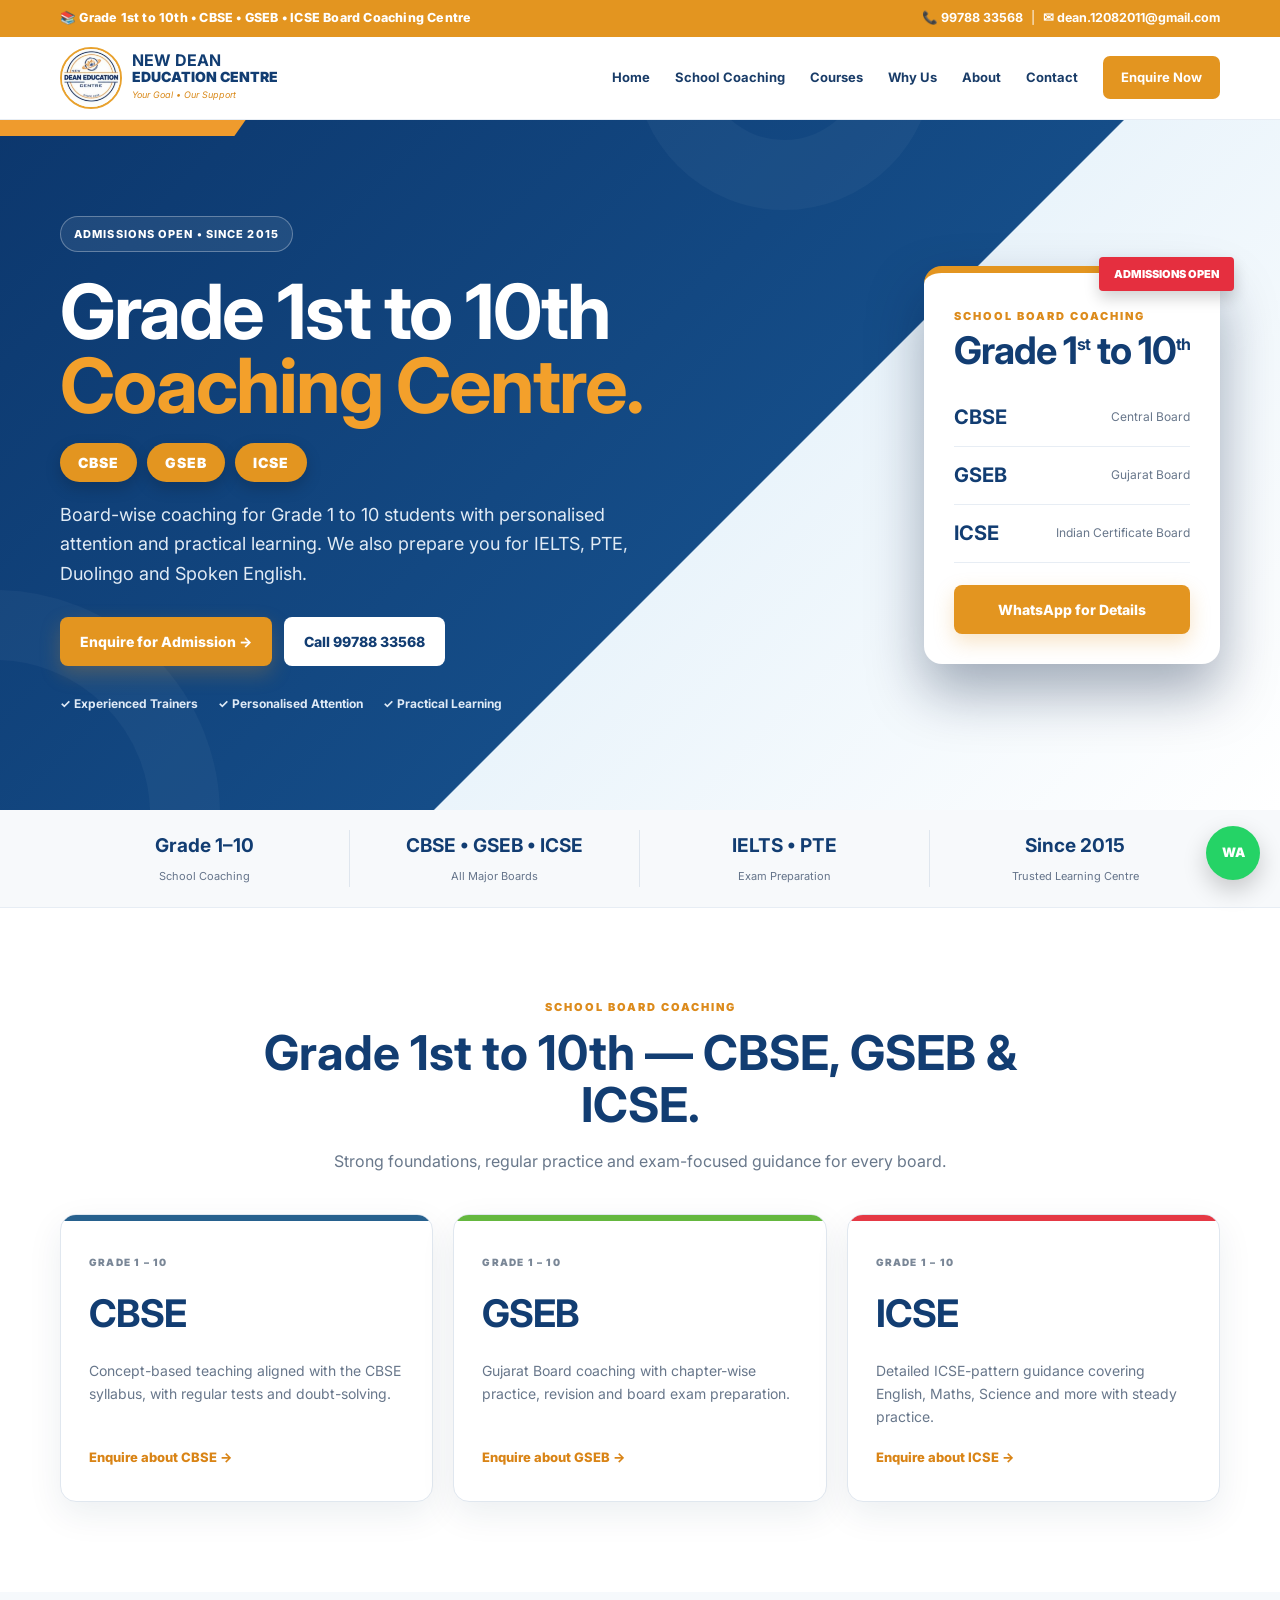
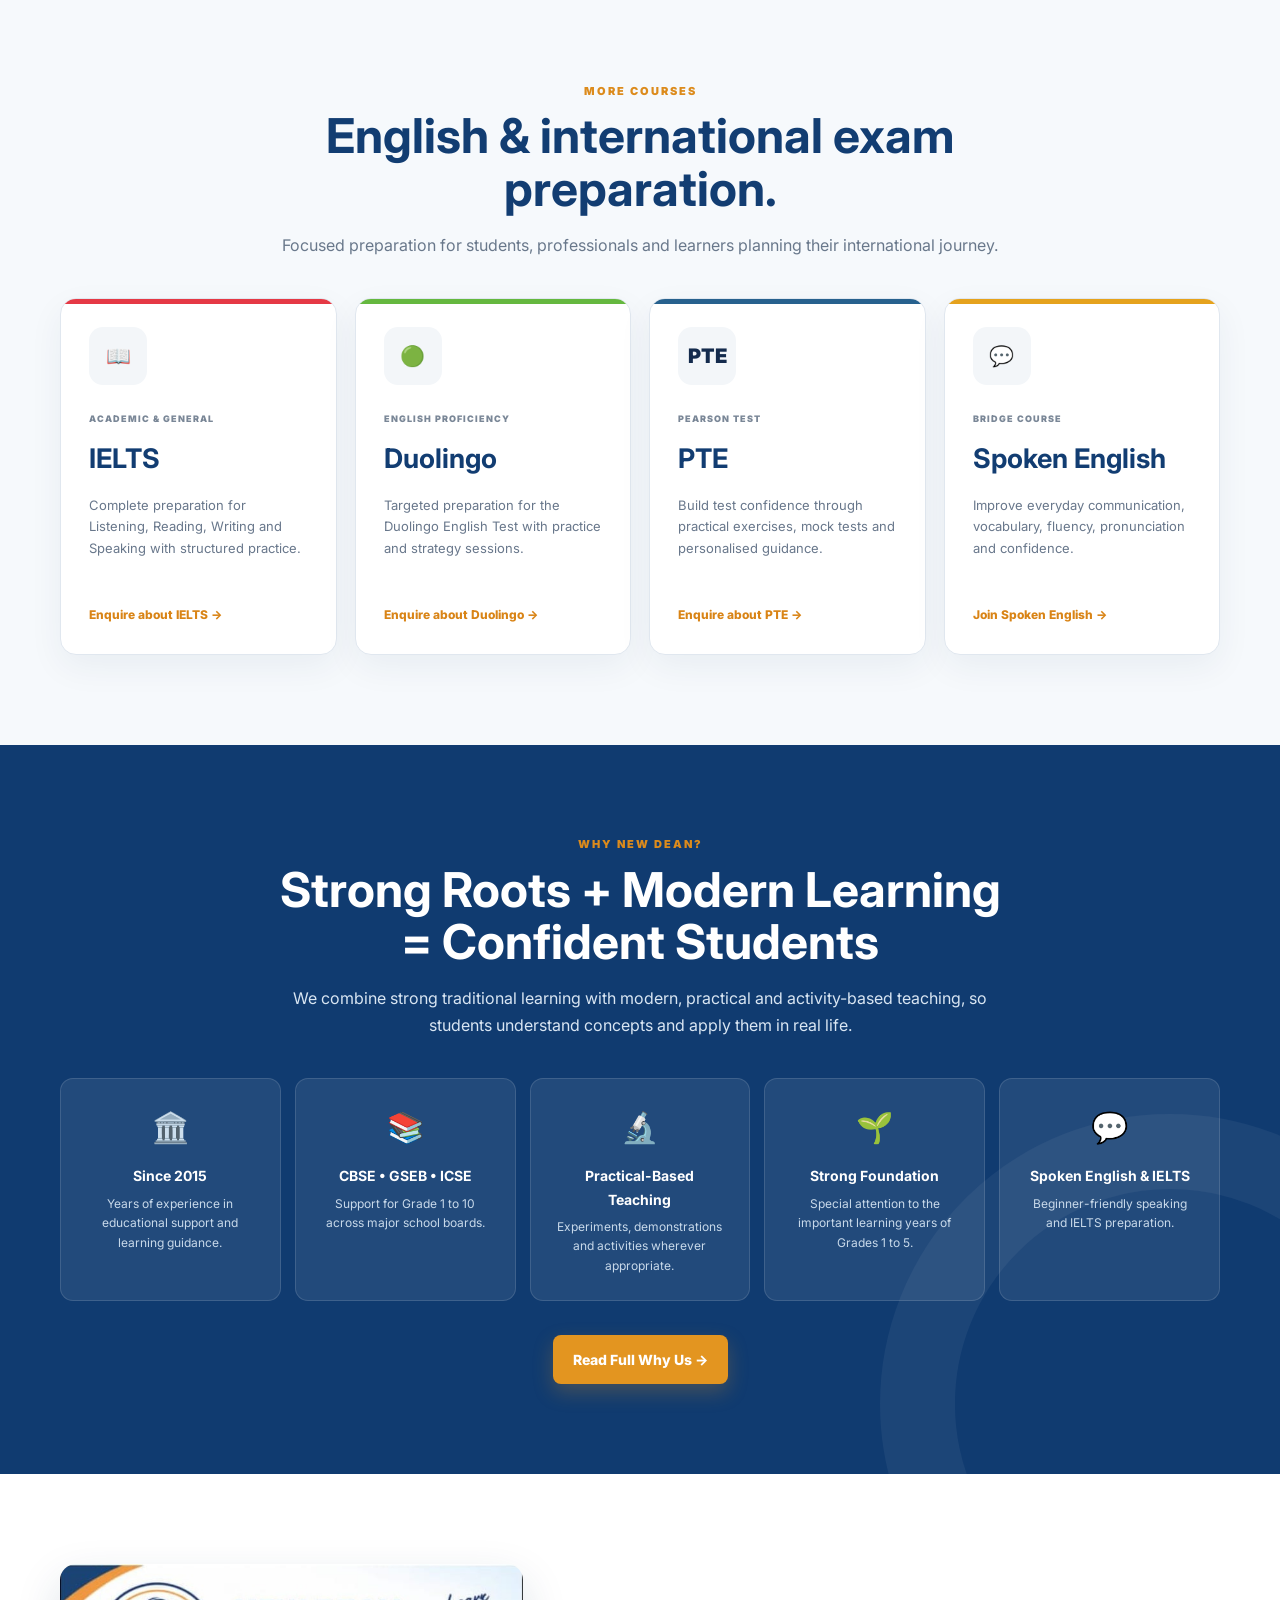
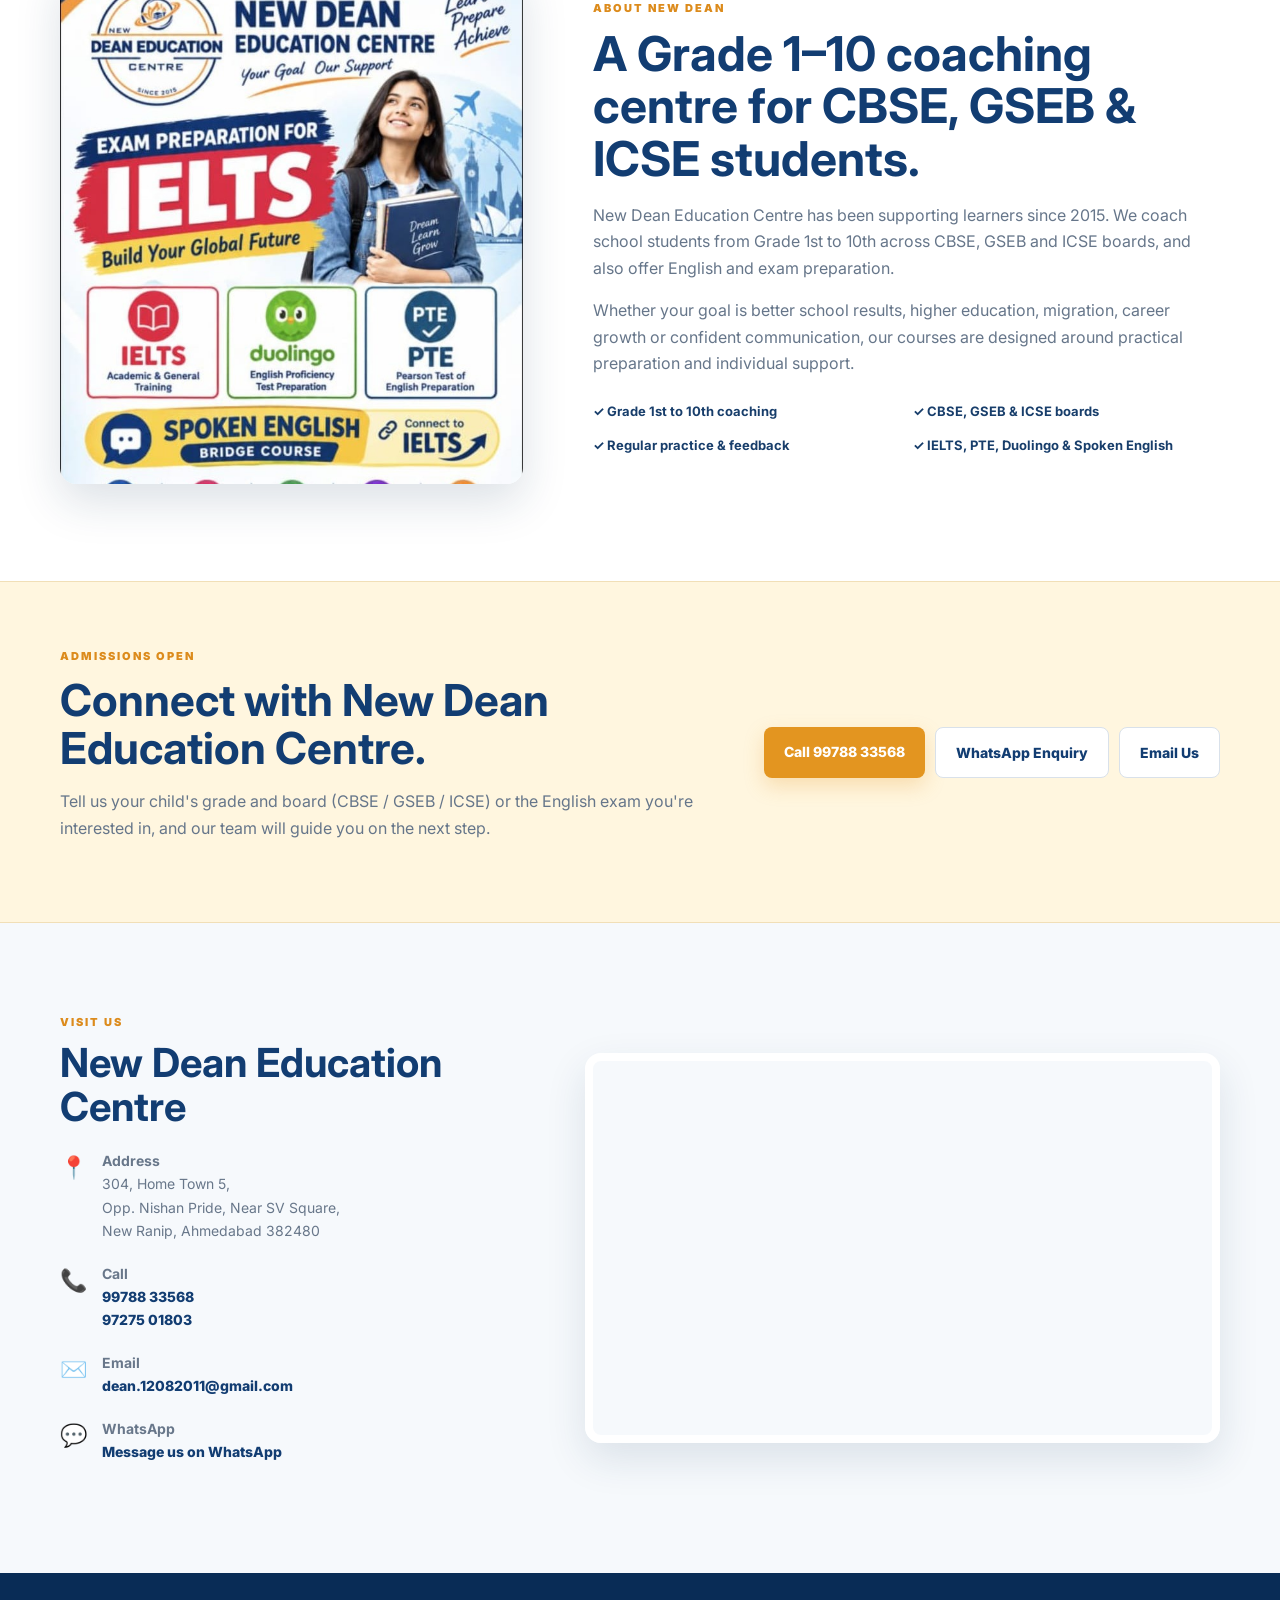
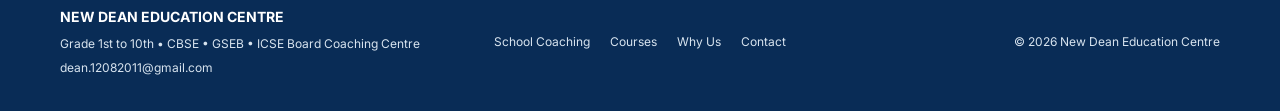
==== commit 72fa51af: "Update index.html" ====
--- a/index.html
+++ b/index.html
@@ -184,8 +184,8 @@
       <div class="feature"><span>💬</span><h3>Spoken English &amp; IELTS</h3><p>Beginner-friendly speaking and IELTS preparation.</p></div>
     </div>
 
-    <div class="why-more">
-      <a class="btn btn-primary" href="why-us.html">Read Full Why Us →</a>
+    <div class="why-more" style="text-align:center;margin-top:34px;position:relative;z-index:2;display:flex;justify-content:center">
+      <a class="btn btn-primary" href="./why-us.html" style="display:inline-block">Read Full Why Us →</a>
     </div>
   </div>
 </section>
--- a/style.css
+++ b/style.css
@@ -1,4 +1,4 @@
-*{box-sizing:border-box}html{scroll-behavior:smooth}body{margin:0;font-family:Inter,Arial,sans-serif;color:#142b4d;line-height:1.65;background:#fff}a{text-decoration:none;color:inherit}.container{width:min(1160px,92%);margin:auto}.header{position:sticky;top:0;z-index:50;background:rgba(255,255,255,.97);backdrop-filter:blur(12px);border-bottom:1px solid #e7edf4}.nav-wrap{min-height:82px;display:flex;align-items:center;justify-content:space-between}.brand{display:flex;align-items:center;gap:10px}.brand img{width:62px;height:62px;object-fit:cover;border-radius:50%;border:2px solid #e8a12d}.brand-text strong{display:block;color:#123d72;font-size:16px;line-height:1}.brand-text span{display:block;color:#123d72;font-size:14px;font-weight:900;line-height:1.25}.brand-text small{display:block;color:#d98919;font-size:9px;font-style:italic;margin-top:3px}.nav{display:flex;align-items:center;gap:25px;font-size:13px;font-weight:700;color:#193c68}.nav a:hover{color:#dc8b1c}.nav-cta{background:#e39520;color:#fff!important;padding:11px 18px;border-radius:7px}.menu-btn{display:none;border:0;background:none;font-size:27px;color:#123d72}.hero{position:relative;overflow:hidden;background:linear-gradient(135deg,#0c376d 0%,#154d88 57%,#eaf4fb 57.1%,#fff 100%);color:#fff}.hero:before{content:"";position:absolute;left:-100px;top:0;width:340px;height:16px;background:#ef9b2d;transform:skewX(-35deg)}.hero-grid{min-height:690px;display:grid;grid-template-columns:1.05fr .75fr;gap:55px;align-items:center;position:relative;z-index:2;padding:70px 0}.hero-copy{padding:25px 0}.badge{display:inline-block;border:1px solid rgba(255,255,255,.3);background:rgba(255,255,255,.08);padding:8px 13px;border-radius:30px;font-size:11px;font-weight:800;letter-spacing:1.1px}.hero h1{font-size:clamp(48px,6vw,76px);line-height:.98;margin:22px 0 20px;letter-spacing:-2px}.hero h1 span{color:#f3a02b}.lead{font-size:18px;max-width:620px;color:#e1ebf5}.hero-buttons{display:flex;gap:12px;flex-wrap:wrap;margin-top:28px}.btn{display:inline-block;padding:13px 20px;border-radius:8px;font-size:14px;font-weight:800;transition:.2s}.btn:hover{transform:translateY(-2px)}.btn-primary{background:#e39520;color:#fff;box-shadow:0 8px 20px rgba(227,149,32,.25)}.btn-white{background:#fff;color:#123d72}.btn-outline{border:1px solid #d9e1ea;background:#fff;color:#123d72}.quick-points{display:flex;gap:20px;flex-wrap:wrap;margin-top:28px;font-size:12px;font-weight:700;color:#dfeaf6}.hero-poster{position:relative;max-width:410px;margin-left:auto;transform:rotate(1deg)}.hero-poster img{width:100%;display:block;border-radius:14px;box-shadow:0 28px 55px rgba(0,24,56,.35);border:7px solid #fff}.poster-label{position:absolute;z-index:2;top:-14px;right:-18px;background:#e52f3f;color:#fff;padding:8px 15px;font-size:11px;font-weight:900;border-radius:4px;box-shadow:0 7px 15px rgba(0,0,0,.18)}.trust-strip{background:#f7f9fb;border-bottom:1px solid #e7edf4}.trust-grid{display:grid;grid-template-columns:repeat(4,1fr);padding:20px 0}.trust-grid div{text-align:center;border-right:1px solid #dfe6ee}.trust-grid div:last-child{border:0}.trust-grid strong{display:block;color:#123d72;font-size:19px}.trust-grid span{font-size:11px;color:#65748a}.section{padding:90px 0}.section-head{text-align:center;max-width:760px;margin:0 auto 48px}.eyebrow{font-size:11px;letter-spacing:2px;font-weight:900;color:#dc8b1c;margin:0 0 10px}.section h2{font-size:clamp(32px,4vw,48px);line-height:1.1;margin:0 0 16px;color:#123d72}.section-head p:not(.eyebrow){color:#69788b}.course-grid{display:grid;grid-template-columns:repeat(4,1fr);gap:18px}.course-card{border:1px solid #e0e7ef;border-radius:16px;padding:28px;background:#fff;box-shadow:0 12px 35px rgba(16,45,80,.06);position:relative;overflow:hidden}.course-card:before{content:"";position:absolute;left:0;right:0;top:0;height:5px}.course-card.ielts:before{background:#e53945}.course-card.duolingo:before{background:#65b83f}.course-card.pte:before{background:#27618e}.course-card.spoken:before{background:#e5a21d}.course-icon{height:58px;width:58px;border-radius:14px;background:#f3f6f9;display:grid;place-items:center;font-weight:900;font-size:20px;margin-bottom:18px}.course-tag{font-size:9px;letter-spacing:1px;font-weight:900;color:#7a8797}.course-card h3{font-size:27px;color:#123d72;margin:8px 0}.course-card p{font-size:13px;color:#68778b;min-height:92px}.course-card a{font-size:12px;font-weight:800;color:#d98416}.blue-section{background:#103b70;color:#fff;position:relative;overflow:hidden}.blue-section:after{content:"";position:absolute;width:430px;height:430px;border:75px solid rgba(255,255,255,.05);border-radius:50%;right:-180px;bottom:-220px}.section-head.light h2{color:#fff}.section-head.light p:not(.eyebrow){color:#d9e6f3}.feature-grid{display:grid;grid-template-columns:repeat(5,1fr);gap:14px}.feature{background:rgba(255,255,255,.08);border:1px solid rgba(255,255,255,.13);border-radius:13px;padding:24px;text-align:center;position:relative;z-index:1}.feature span{font-size:30px}.feature h3{font-size:14px;margin:12px 0 6px}.feature p{font-size:12px;color:#c8d9ea;margin:0}.about-grid{display:grid;grid-template-columns:.85fr 1.15fr;gap:70px;align-items:center}.about-image img{width:100%;max-height:820px;object-fit:cover;object-position:top;border-radius:16px;box-shadow:0 18px 45px rgba(20,53,90,.15)}.about-grid>div:last-child>p:not(.eyebrow){color:#66768a}.about-points{display:grid;grid-template-columns:1fr 1fr;gap:12px;margin-top:25px;font-size:13px;font-weight:700;color:#183e6b}.cta-section{background:#fff6df;padding:65px 0;border-top:1px solid #f1dfb7;border-bottom:1px solid #f1dfb7}.cta-grid{display:flex;align-items:center;justify-content:space-between;gap:35px}.cta-grid h2{font-size:clamp(30px,4vw,44px);line-height:1.1;color:#123d72;margin:0 0 12px}.cta-grid p:not(.eyebrow){color:#66768a;max-width:680px}.cta-actions{display:flex;gap:10px;flex-shrink:0}.contact{background:#f6f9fc}.contact-grid{display:grid;grid-template-columns:.85fr 1.15fr;gap:55px;align-items:center}.contact h2{font-size:40px}.contact-item{display:flex;gap:15px;margin:20px 0}.contact-item>span{font-size:22px}.contact-item p{margin:0;font-size:14px;color:#68778a}.contact-item a{color:#123d72;font-weight:800}.map-card{height:390px;border-radius:16px;overflow:hidden;border:8px solid #fff;box-shadow:0 16px 40px rgba(25,58,93,.12)}.map-card iframe{width:100%;height:100%;border:0}.footer{background:#092c56;color:#d8e4ef;padding:30px 0}.footer-grid{display:grid;grid-template-columns:1fr auto 1fr;gap:25px;align-items:center}.footer strong{color:#fff;font-size:14px}.footer p{font-size:12px;margin:4px 0}.footer-links{display:flex;gap:20px;font-size:12px}.footer-grid>p{text-align:right}.floating-whatsapp{position:fixed;right:20px;bottom:20px;width:54px;height:54px;border-radius:50%;background:#25d366;color:#fff;display:grid;place-items:center;font-size:13px;font-weight:900;box-shadow:0 10px 25px rgba(0,0,0,.2);z-index:100}.hero-shape{position:absolute;border-radius:50%;border:70px solid rgba(255,255,255,.035)}.shape-one{width:450px;height:450px;left:-230px;bottom:-230px}.shape-two{width:300px;height:300px;right:27%;top:-210px}@media(max-width:980px){.nav{gap:14px}.course-grid{grid-template-columns:repeat(2,1fr)}.feature-grid{grid-template-columns:repeat(3,1fr)}.hero-grid{grid-template-columns:1fr}.hero-poster{margin:0 auto;max-width:360px}.hero{background:linear-gradient(160deg,#0c376d 0%,#154d88 70%,#eaf4fb 70.1%,#fff 100%)}}@media(max-width:760px){.menu-btn{display:block}.nav{display:none;position:absolute;left:0;right:0;top:82px;background:#fff;padding:18px;box-shadow:0 12px 30px rgba(0,0,0,.1);flex-direction:column;align-items:stretch}.nav.open{display:flex}.nav-cta{text-align:center}.brand img{width:52px;height:52px}.brand-text strong{font-size:13px}.brand-text span{font-size:12px}.trust-grid{grid-template-columns:1fr 1fr;gap:15px}.trust-grid div{border:0}.section{padding:65px 0}.course-grid,.feature-grid,.about-grid,.contact-grid{grid-template-columns:1fr}.feature-grid{gap:10px}.feature{text-align:left}.cta-grid{display:block}.cta-actions{margin-top:25px;flex-wrap:wrap}.hero h1{font-size:52px}.hero-grid{padding:60px 0}.about-points{grid-template-columns:1fr}.footer-grid{grid-template-columns:1fr}.footer-grid>p{text-align:left}.footer-links{order:3}.hero-poster{width:86%}}@media(max-width:440px){.hero h1{font-size:43px}.hero-buttons .btn{width:100%;text-align:center}.hero-poster{width:100%}.trust-grid strong{font-size:16px}.course-card p{min-height:auto}}
+*{box-sizing:border-box}html{scroll-behavior:smooth}body{margin:0;font-family:Inter,Arial,sans-serif;color:#142b4d;line-height:1.65;background:#fff}a{text-decoration:none;color:inherit}.container{width:min(1160px,92%);margin:auto}.header{position:sticky;top:0;z-index:50;background:rgba(255,255,255,.97);backdrop-filter:blur(12px);border-bottom:1px solid #e7edf4}.nav-wrap{min-height:82px;display:flex;align-items:center;justify-content:space-between}.brand{display:flex;align-items:center;gap:10px}.brand img{width:62px;height:62px;object-fit:cover;border-radius:50%;border:2px solid #e8a12d}.brand-text strong{display:block;color:#123d72;font-size:16px;line-height:1}.brand-text span{display:block;color:#123d72;font-size:14px;font-weight:900;line-height:1.25}.brand-text small{display:block;color:#d98919;font-size:9px;font-style:italic;margin-top:3px}.nav{display:flex;align-items:center;gap:25px;font-size:13px;font-weight:700;color:#193c68}.nav a:hover{color:#dc8b1c}.nav-cta{background:#e39520;color:#fff!important;padding:11px 18px;border-radius:7px}.menu-btn{display:none;border:0;background:none;font-size:27px;color:#123d72}.hero{position:relative;overflow:hidden;background:linear-gradient(135deg,#0c376d 0%,#154d88 57%,#eaf4fb 57.1%,#fff 100%);color:#fff}.hero:before{content:"";position:absolute;left:-100px;top:0;width:340px;height:16px;background:#ef9b2d;transform:skewX(-35deg)}.hero-grid{min-height:690px;display:grid;grid-template-columns:1.05fr .75fr;gap:55px;align-items:center;position:relative;z-index:2;padding:70px 0}.hero-copy{padding:25px 0}.badge{display:inline-block;border:1px solid rgba(255,255,255,.3);background:rgba(255,255,255,.08);padding:8px 13px;border-radius:30px;font-size:11px;font-weight:800;letter-spacing:1.1px}.hero h1{font-size:clamp(48px,6vw,76px);line-height:.98;margin:22px 0 20px;letter-spacing:-2px}.hero h1 span{color:#f3a02b}.lead{font-size:18px;max-width:620px;color:#e1ebf5}.hero-buttons{display:flex;gap:12px;flex-wrap:wrap;margin-top:28px}.btn{display:inline-block;padding:13px 20px;border-radius:8px;font-size:14px;font-weight:800;transition:.2s}.btn:hover{transform:translateY(-2px)}.btn-primary{background:#e39520;color:#fff;box-shadow:0 8px 20px rgba(227,149,32,.25)}.btn-white{background:#fff;color:#123d72}.btn-outline{border:1px solid #d9e1ea;background:#fff;color:#123d72}.quick-points{display:flex;gap:20px;flex-wrap:wrap;margin-top:28px;font-size:12px;font-weight:700;color:#dfeaf6}.hero-poster{position:relative;max-width:410px;margin-left:auto;transform:rotate(1deg)}.hero-poster img{width:100%;display:block;border-radius:14px;box-shadow:0 28px 55px rgba(0,24,56,.35);border:7px solid #fff}.poster-label{position:absolute;z-index:2;top:-14px;right:-18px;background:#e52f3f;color:#fff;padding:8px 15px;font-size:11px;font-weight:900;border-radius:4px;box-shadow:0 7px 15px rgba(0,0,0,.18)}.trust-strip{background:#f7f9fb;border-bottom:1px solid #e7edf4}.trust-grid{display:grid;grid-template-columns:repeat(4,1fr);padding:20px 0}.trust-grid div{text-align:center;border-right:1px solid #dfe6ee}.trust-grid div:last-child{border:0}.trust-grid strong{display:block;color:#123d72;font-size:19px}.trust-grid span{font-size:11px;color:#65748a}.section{padding:90px 0}.section-head{text-align:center;max-width:760px;margin:0 auto 48px}.eyebrow{font-size:11px;letter-spacing:2px;font-weight:900;color:#dc8b1c;margin:0 0 10px}.section h2{font-size:clamp(32px,4vw,48px);line-height:1.1;margin:0 0 16px;color:#123d72}.section-head p:not(.eyebrow){color:#69788b}.course-grid{display:grid;grid-template-columns:repeat(4,1fr);gap:18px}.course-card{border:1px solid #e0e7ef;border-radius:16px;padding:28px;background:#fff;box-shadow:0 12px 35px rgba(16,45,80,.06);position:relative;overflow:hidden}.course-card:before{content:"";position:absolute;left:0;right:0;top:0;height:5px}.course-card.ielts:before{background:#e53945}.course-card.duolingo:before{background:#65b83f}.course-card.pte:before{background:#27618e}.course-card.spoken:before{background:#e5a21d}.course-icon{height:58px;width:58px;border-radius:14px;background:#f3f6f9;display:grid;place-items:center;font-weight:900;font-size:20px;margin-bottom:18px}.course-tag{font-size:9px;letter-spacing:1px;font-weight:900;color:#7a8797}.course-card h3{font-size:27px;color:#123d72;margin:8px 0}.course-card p{font-size:13px;color:#68778b;min-height:92px}.course-card a{font-size:12px;font-weight:800;color:#d98416}.blue-section{background:#103b70;color:#fff;position:relative;overflow:hidden}.blue-section:after{content:"";position:absolute;width:430px;height:430px;border:75px solid rgba(255,255,255,.05);border-radius:50%;right:-180px;bottom:-220px}.section-head.light h2{color:#fff}.section-head.light p:not(.eyebrow){color:#d9e6f3}.feature-grid{display:grid;grid-template-columns:repeat(5,1fr);gap:14px}.feature{background:rgba(255,255,255,.08);border:1px solid rgba(255,255,255,.13);border-radius:13px;padding:24px;text-align:center;position:relative;z-index:1}.feature span{font-size:30px}.feature h3{font-size:14px;margin:12px 0 6px}.feature p{font-size:12px;color:#c8d9ea;margin:0}.about-grid{display:grid;grid-template-columns:.85fr 1.15fr;gap:70px;align-items:center}.about-image img{width:100%;max-height:520px;object-fit:cover;object-position:top;border-radius:16px;box-shadow:0 18px 45px rgba(20,53,90,.15)}.about-grid>div:last-child>p:not(.eyebrow){color:#66768a}.about-points{display:grid;grid-template-columns:1fr 1fr;gap:12px;margin-top:25px;font-size:13px;font-weight:700;color:#183e6b}.cta-section{background:#fff6df;padding:65px 0;border-top:1px solid #f1dfb7;border-bottom:1px solid #f1dfb7}.cta-grid{display:flex;align-items:center;justify-content:space-between;gap:35px}.cta-grid h2{font-size:clamp(30px,4vw,44px);line-height:1.1;color:#123d72;margin:0 0 12px}.cta-grid p:not(.eyebrow){color:#66768a;max-width:680px}.cta-actions{display:flex;gap:10px;flex-shrink:0}.contact{background:#f6f9fc}.contact-grid{display:grid;grid-template-columns:.85fr 1.15fr;gap:55px;align-items:center}.contact h2{font-size:40px}.contact-item{display:flex;gap:15px;margin:20px 0}.contact-item>span{font-size:22px}.contact-item p{margin:0;font-size:14px;color:#68778a}.contact-item a{color:#123d72;font-weight:800}.map-card{height:390px;border-radius:16px;overflow:hidden;border:8px solid #fff;box-shadow:0 16px 40px rgba(25,58,93,.12)}.map-card iframe{width:100%;height:100%;border:0}.footer{background:#092c56;color:#d8e4ef;padding:30px 0}.footer-grid{display:grid;grid-template-columns:1fr auto 1fr;gap:25px;align-items:center}.footer strong{color:#fff;font-size:14px}.footer p{font-size:12px;margin:4px 0}.footer-links{display:flex;gap:20px;font-size:12px}.footer-grid>p{text-align:right}.floating-whatsapp{position:fixed;right:20px;bottom:20px;width:54px;height:54px;border-radius:50%;background:#25d366;color:#fff;display:grid;place-items:center;font-size:13px;font-weight:900;box-shadow:0 10px 25px rgba(0,0,0,.2);z-index:100}.hero-shape{position:absolute;border-radius:50%;border:70px solid rgba(255,255,255,.035)}.shape-one{width:450px;height:450px;left:-230px;bottom:-230px}.shape-two{width:300px;height:300px;right:27%;top:-210px}@media(max-width:980px){.nav{gap:14px}.course-grid{grid-template-columns:repeat(2,1fr)}.feature-grid{grid-template-columns:repeat(3,1fr)}.hero-grid{grid-template-columns:1fr}.hero-poster{margin:0 auto;max-width:360px}.hero{background:linear-gradient(160deg,#0c376d 0%,#154d88 70%,#eaf4fb 70.1%,#fff 100%)}}@media(max-width:760px){.menu-btn{display:block}.nav{display:none;position:absolute;left:0;right:0;top:82px;background:#fff;padding:18px;box-shadow:0 12px 30px rgba(0,0,0,.1);flex-direction:column;align-items:stretch}.nav.open{display:flex}.nav-cta{text-align:center}.brand img{width:52px;height:52px}.brand-text strong{font-size:13px}.brand-text span{font-size:12px}.trust-grid{grid-template-columns:1fr 1fr;gap:15px}.trust-grid div{border:0}.section{padding:65px 0}.course-grid,.feature-grid,.about-grid,.contact-grid{grid-template-columns:1fr}.feature-grid{gap:10px}.feature{text-align:left}.cta-grid{display:block}.cta-actions{margin-top:25px;flex-wrap:wrap}.hero h1{font-size:52px}.hero-grid{padding:60px 0}.about-points{grid-template-columns:1fr}.footer-grid{grid-template-columns:1fr}.footer-grid>p{text-align:left}.footer-links{order:3}.hero-poster{width:86%}}@media(max-width:440px){.hero h1{font-size:43px}.hero-buttons .btn{width:100%;text-align:center}.hero-poster{width:100%}.trust-grid strong{font-size:16px}.course-card p{min-height:auto}}
 
 /* ===== Additions: top bar, school coaching highlight, logo fallback ===== */
 .topbar{background:#e39520;color:#fff;font-size:12.5px}
@@ -43,3 +43,49 @@
   .nav{top:82px}
   .hero-card{max-width:100%}
 }
+
+/* ===== Why Us page ===== */
+.why-more{text-align:center;margin-top:34px;position:relative;z-index:1}
+.page-hero{background:linear-gradient(135deg,#0c376d 0%,#154d88 100%);color:#fff;padding:70px 0;position:relative;overflow:hidden}
+.page-hero:before{content:"";position:absolute;left:-100px;top:0;width:340px;height:16px;background:#ef9b2d;transform:skewX(-35deg)}
+.page-hero h1{font-size:clamp(36px,5vw,60px);line-height:1.05;margin:16px 0;letter-spacing:-1.5px}
+.page-hero h1 span{color:#f3a02b}
+.page-hero p{max-width:720px;color:#e1ebf5;font-size:17px;margin:0}
+.formula{background:#fff6df;border-top:1px solid #f1dfb7;border-bottom:1px solid #f1dfb7;padding:34px 0;text-align:center}
+.formula strong{font-size:clamp(20px,3vw,32px);color:#123d72;letter-spacing:-.5px}
+.formula p{margin:8px 0 0;color:#66768a;font-size:14px}
+.two-col{display:grid;grid-template-columns:1fr 1fr;gap:22px}
+.panel{border:1px solid #e0e7ef;border-radius:16px;padding:30px;background:#fff;box-shadow:0 12px 35px rgba(16,45,80,.06);position:relative;overflow:hidden}
+.panel:before{content:"";position:absolute;left:0;right:0;top:0;height:5px;background:#e39520}
+.panel.blue:before{background:#27618e}
+.panel.green:before{background:#65b83f}
+.panel.red:before{background:#e53945}
+.panel h3{font-size:24px;color:#123d72;margin:6px 0 4px}
+.panel .sub{color:#dc8b1c;font-weight:800;font-size:13px;margin:0 0 12px}
+.panel p{color:#66768a;font-size:14px}
+.panel ul{margin:12px 0;padding-left:0;list-style:none;display:grid;grid-template-columns:1fr 1fr;gap:6px 14px;font-size:13px;font-weight:600;color:#183e6b}
+.panel ul li:before{content:"✓ ";color:#e39520;font-weight:900}
+.flow{display:inline-block;background:#eef4fa;color:#123d72;font-weight:800;font-size:13px;padding:10px 14px;border-radius:10px;margin-top:6px}
+.goal{font-weight:900;color:#123d72;font-size:18px;margin-top:14px}
+.chip-row{display:flex;flex-wrap:wrap;gap:10px;justify-content:center;margin-top:10px}
+.chip-row span{background:#fff;border:1px solid #e0e7ef;color:#123d72;font-weight:800;font-size:14px;padding:10px 18px;border-radius:30px;box-shadow:0 6px 16px rgba(16,45,80,.06)}
+.reason-grid{display:grid;grid-template-columns:repeat(5,1fr);gap:14px}
+.reason{background:#fff;border:1px solid #e0e7ef;border-radius:14px;padding:22px;box-shadow:0 10px 28px rgba(16,45,80,.05)}
+.reason b{display:inline-grid;place-items:center;width:34px;height:34px;border-radius:50%;background:#e39520;color:#fff;font-size:14px;margin-bottom:10px}
+.reason h3{font-size:15px;color:#123d72;margin:0 0 6px}
+.reason p{font-size:12.5px;color:#68778b;margin:0}
+.parent-list{display:grid;grid-template-columns:repeat(2,1fr);gap:8px 20px;margin:18px 0;padding:0;list-style:none;font-weight:700;color:#183e6b;font-size:14px}
+.parent-list li:before{content:"✓ ";color:#e39520;font-weight:900}
+.section.alt .section-head,.section .section-head{margin-bottom:40px}
+.stack{display:grid;gap:22px}
+.quote-card{background:#103b70;color:#fff;border-radius:16px;padding:34px;text-align:center}
+.quote-card h2{color:#fff!important;margin:0 0 8px!important}
+.quote-card p{color:#d9e6f3;margin:0}
+@media(max-width:980px){.reason-grid{grid-template-columns:repeat(3,1fr)}}
+@media(max-width:760px){
+  .two-col,.parent-list{grid-template-columns:1fr}
+  .reason-grid{grid-template-columns:1fr 1fr}
+  .panel ul{grid-template-columns:1fr}
+  .page-hero{padding:50px 0}
+}
+@media(max-width:440px){.reason-grid{grid-template-columns:1fr}}
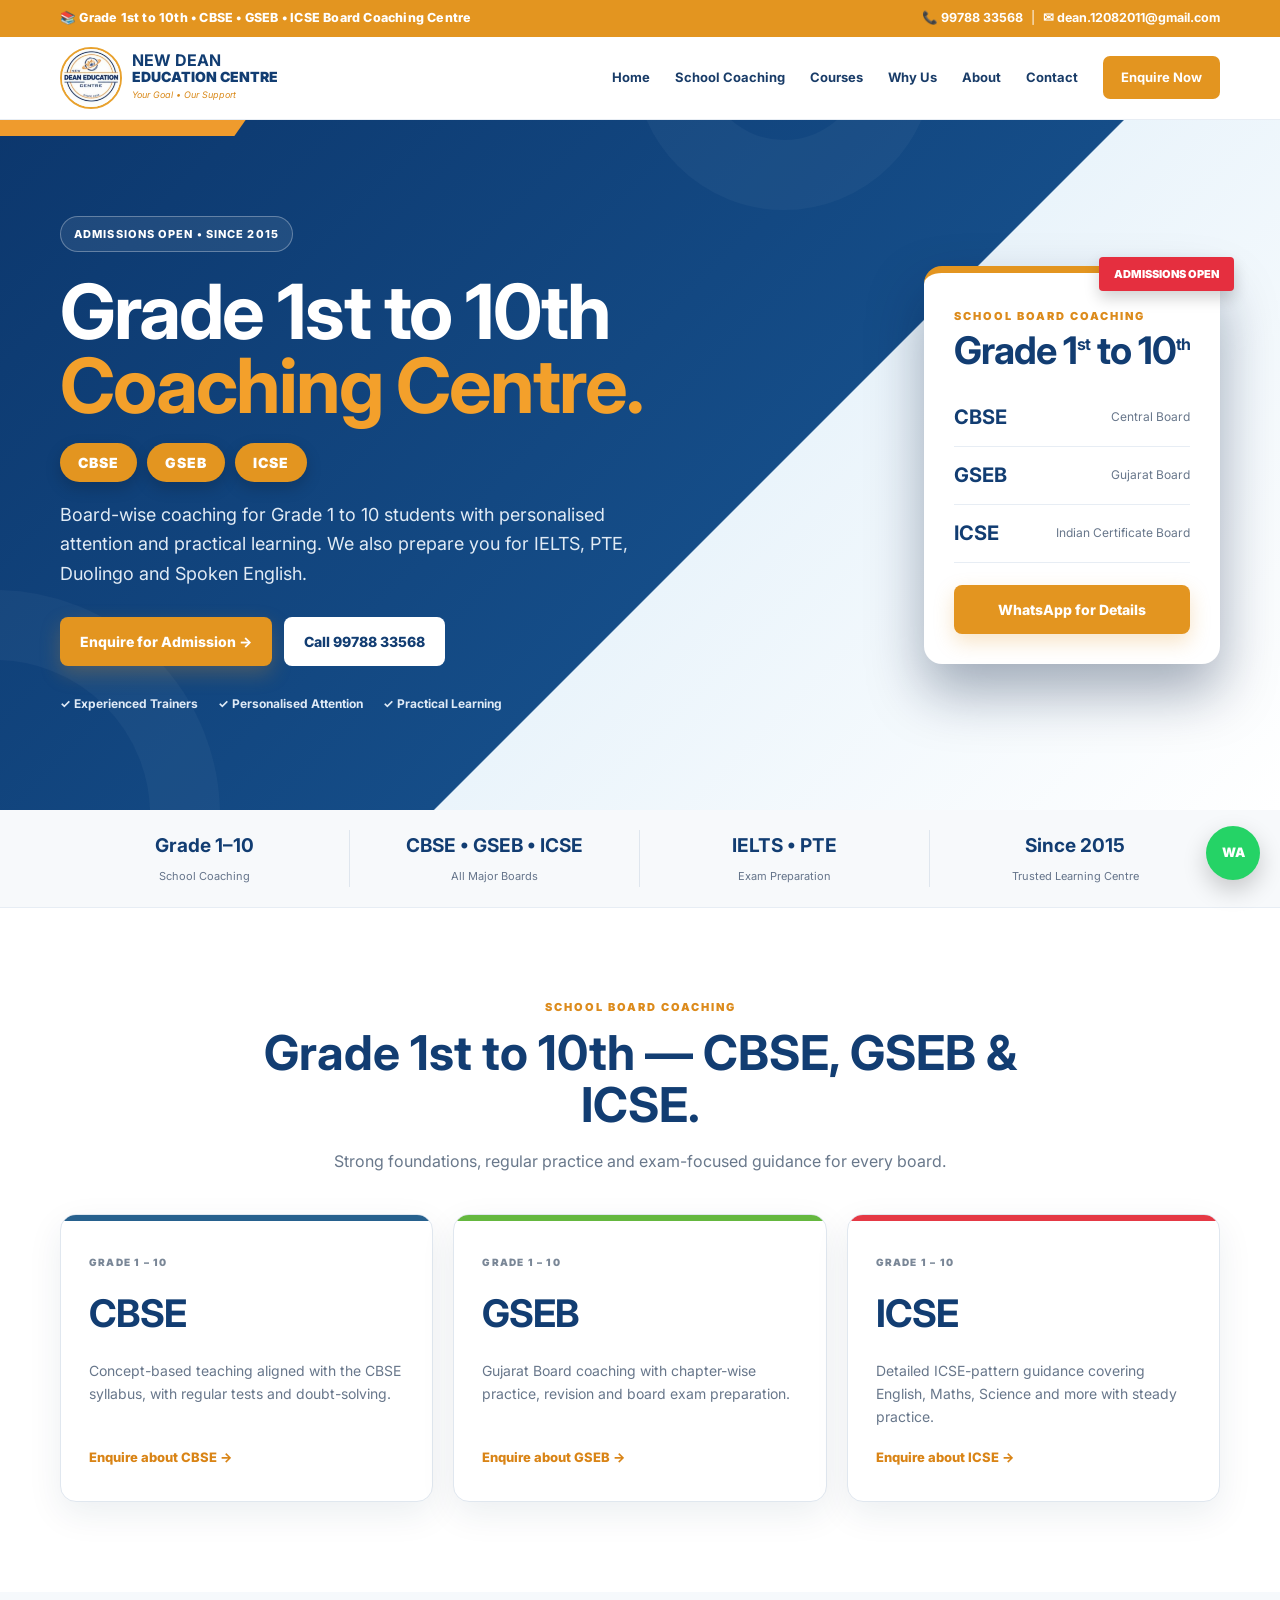
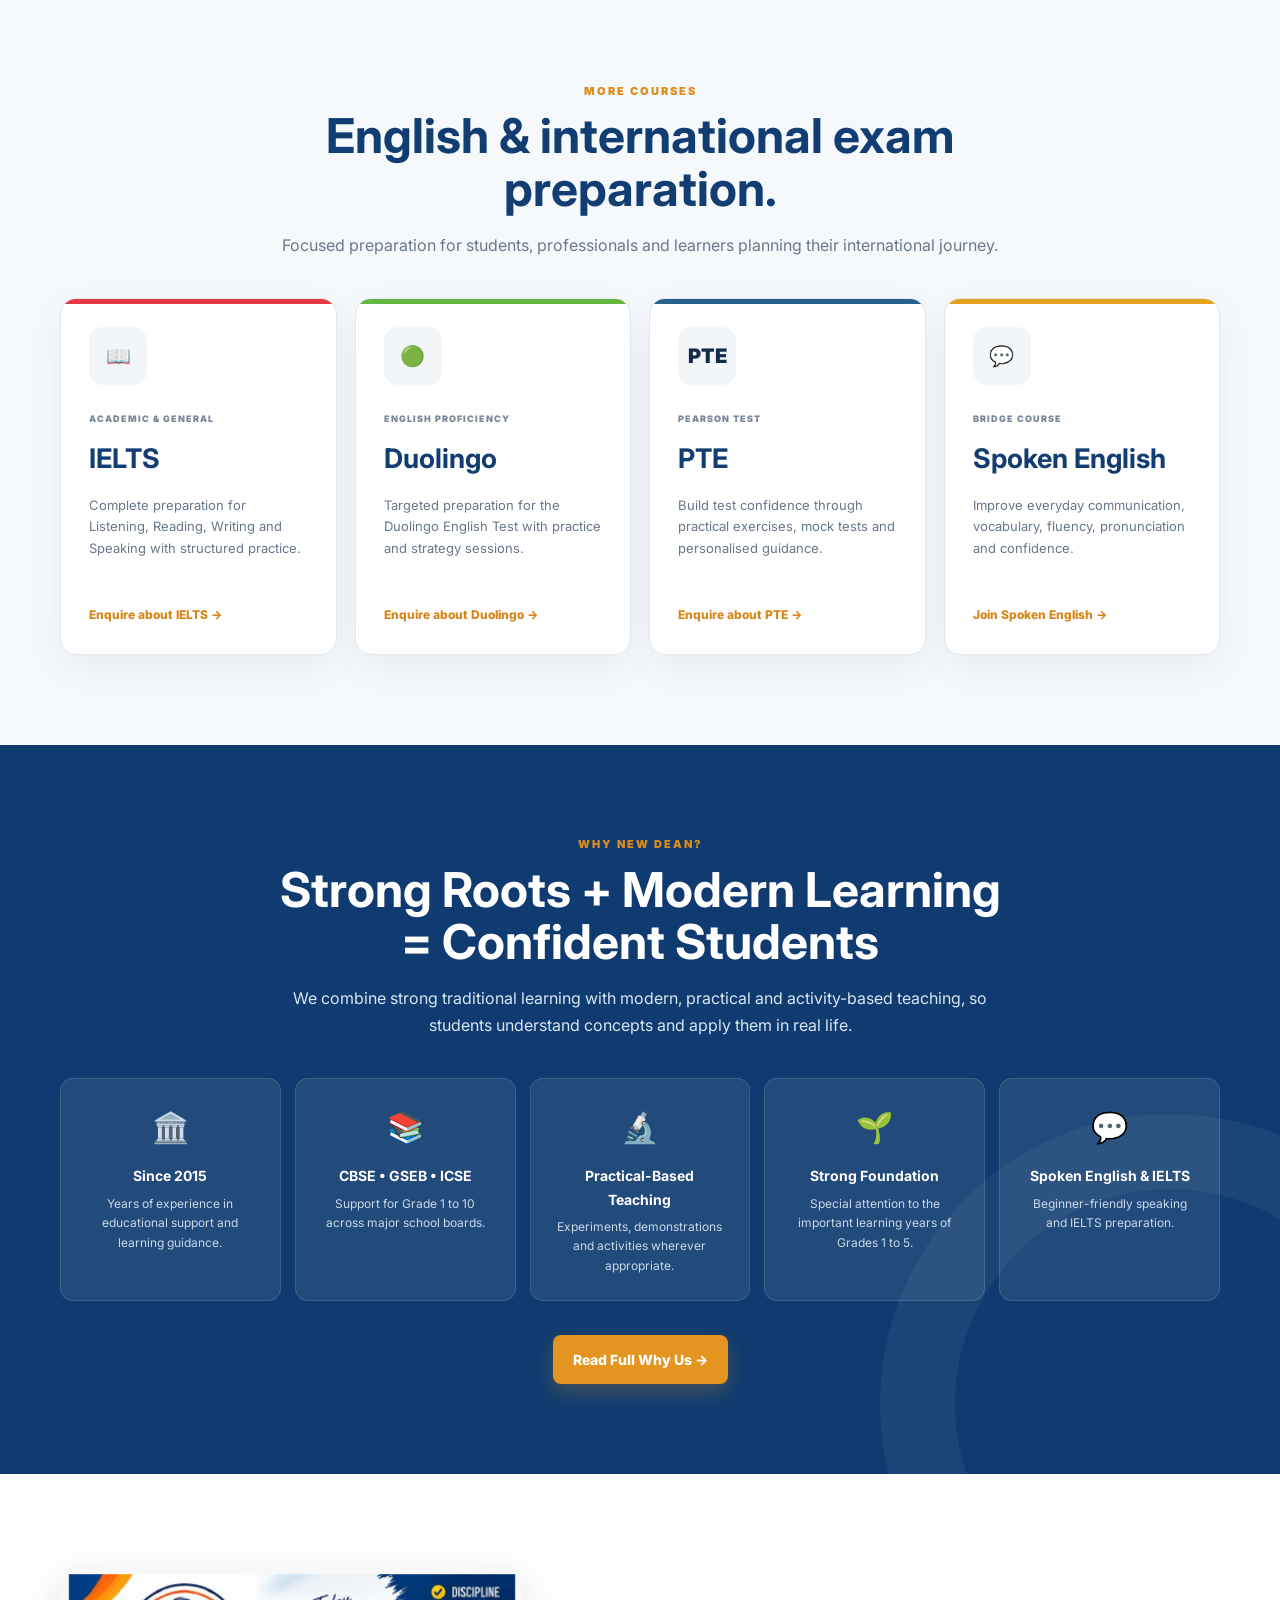
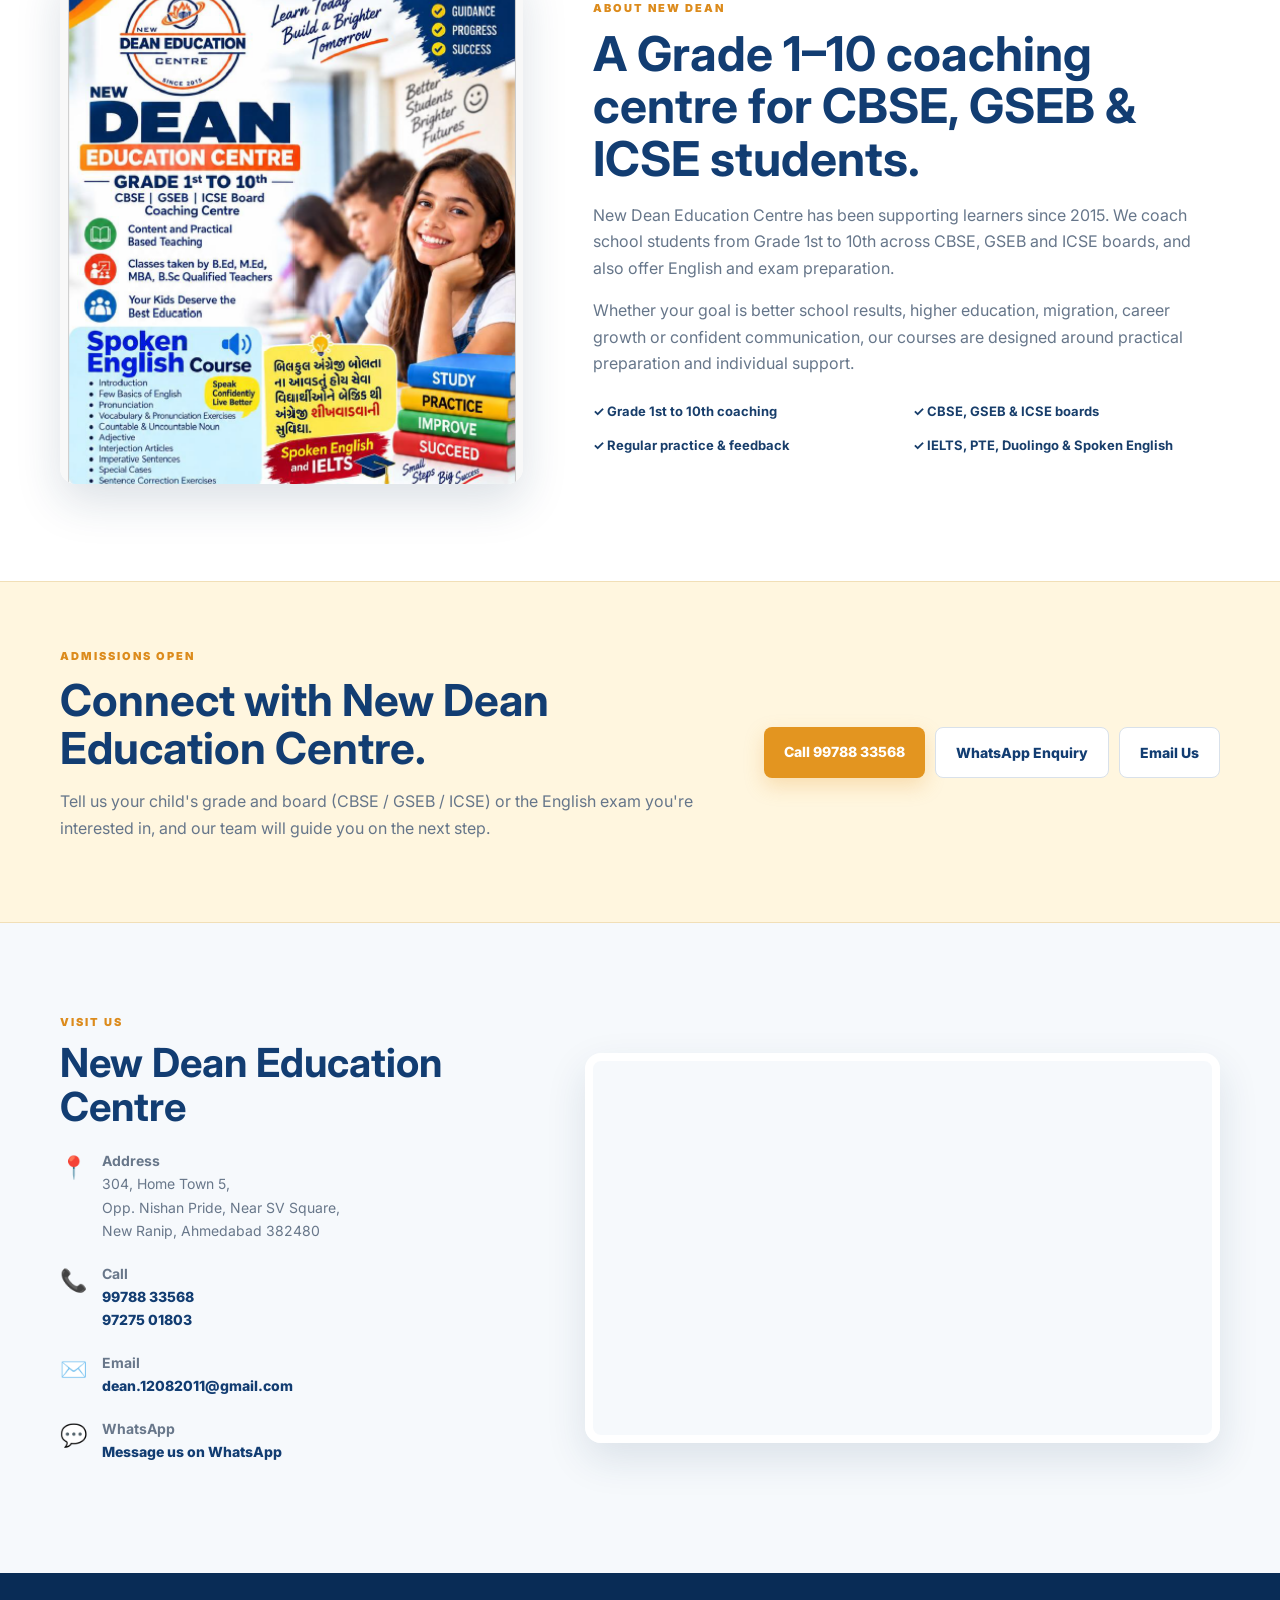
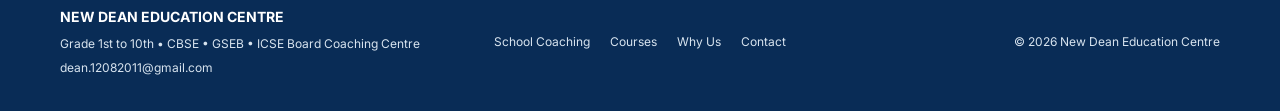
==== commit 87b2c470: "Update index.html" ====
--- a/index.html
+++ b/index.html
@@ -193,7 +193,7 @@
 <section id="about" class="section">
   <div class="container about-grid">
     <div class="about-image">
-      <img src="admission-flyer.jpg" alt="New Dean Education Centre admission flyer">
+      <img src="admission-flyer.png" alt="New Dean Education Centre admission flyer">
     </div>
     <div>
       <p class="eyebrow">ABOUT NEW DEAN</p>
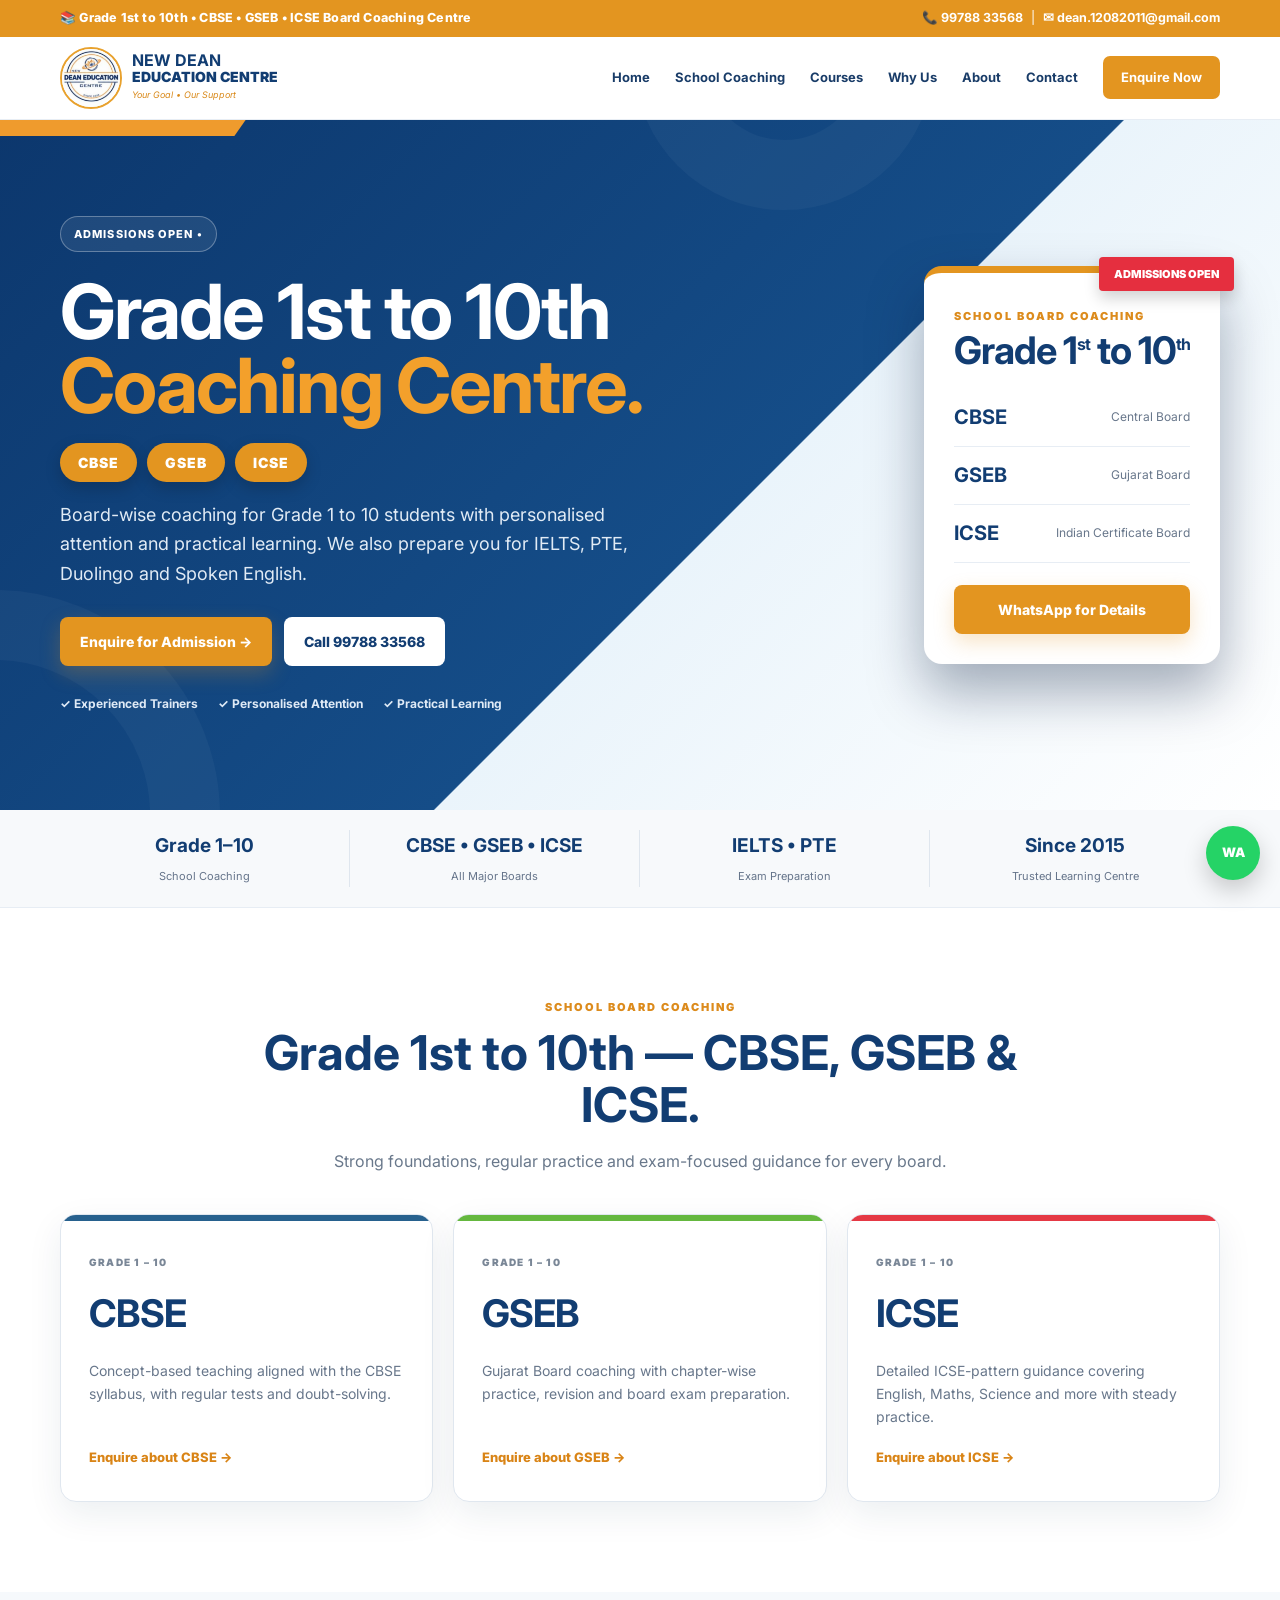
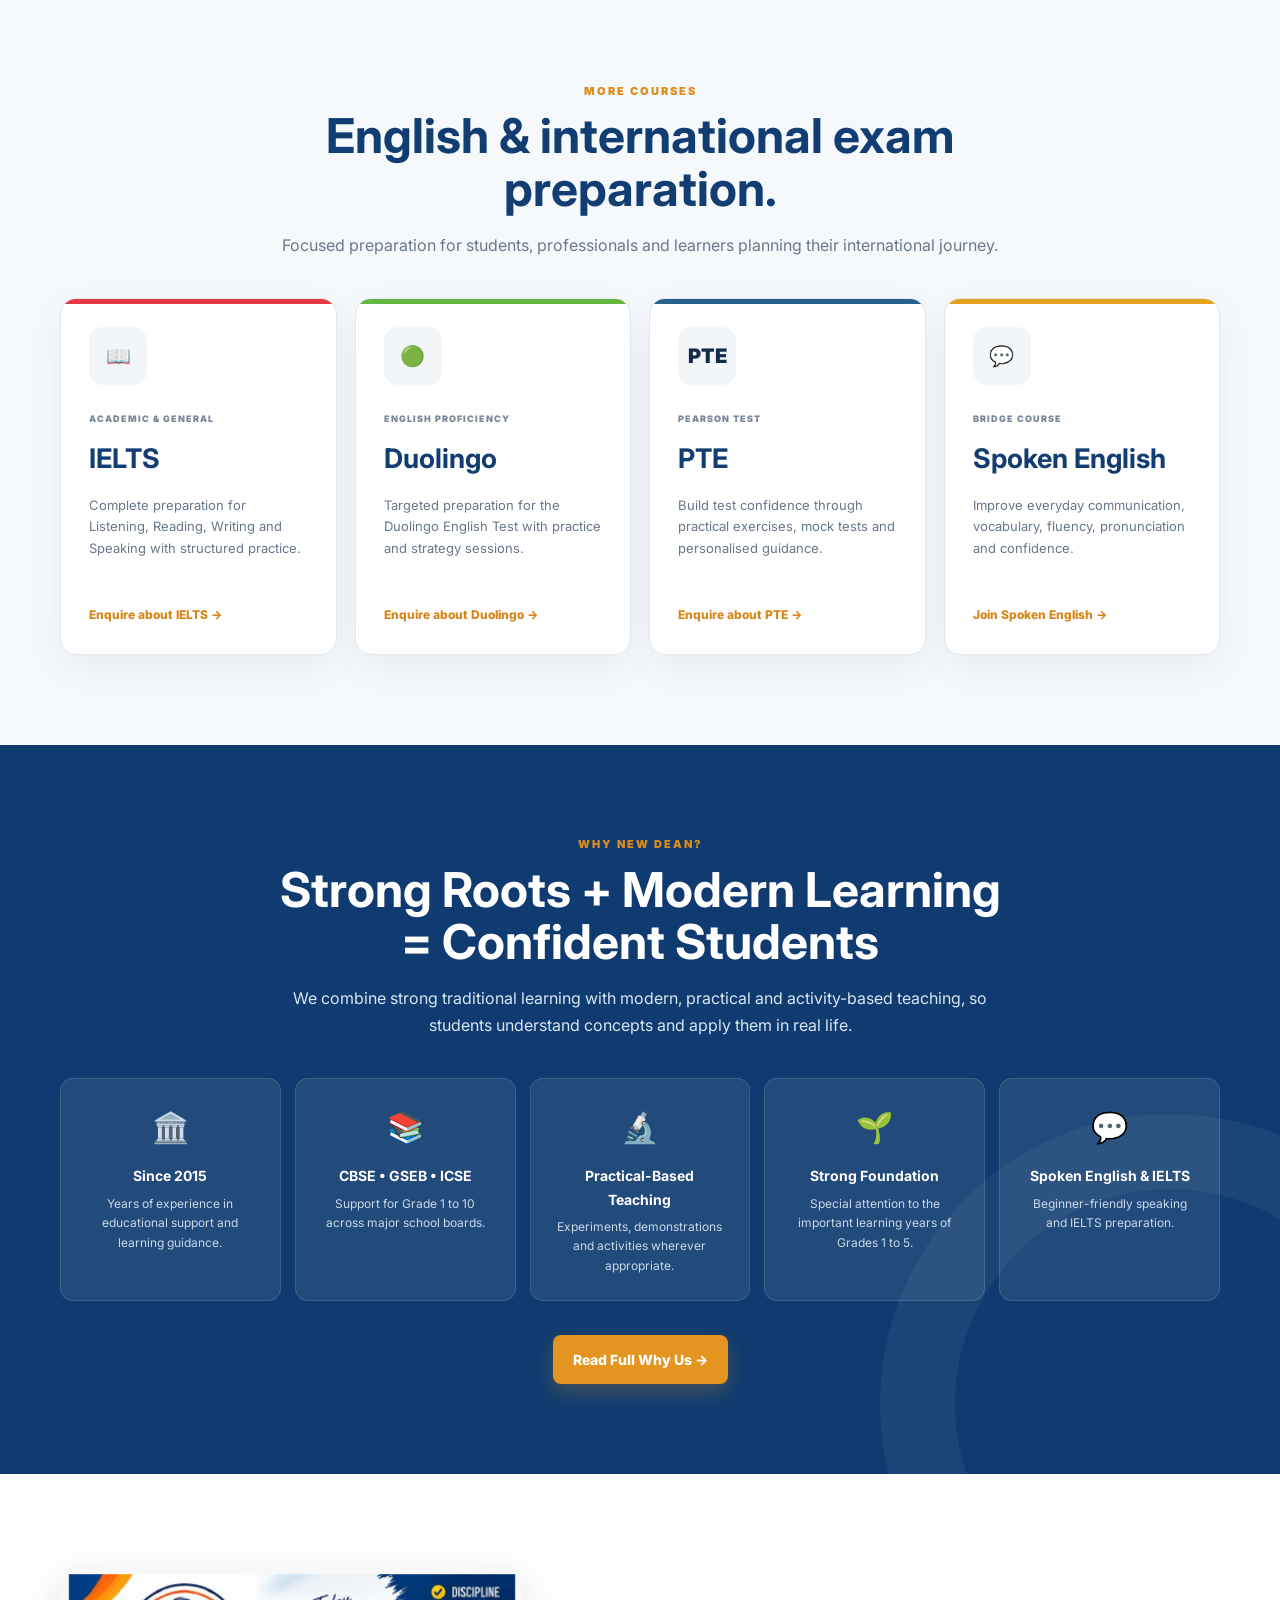
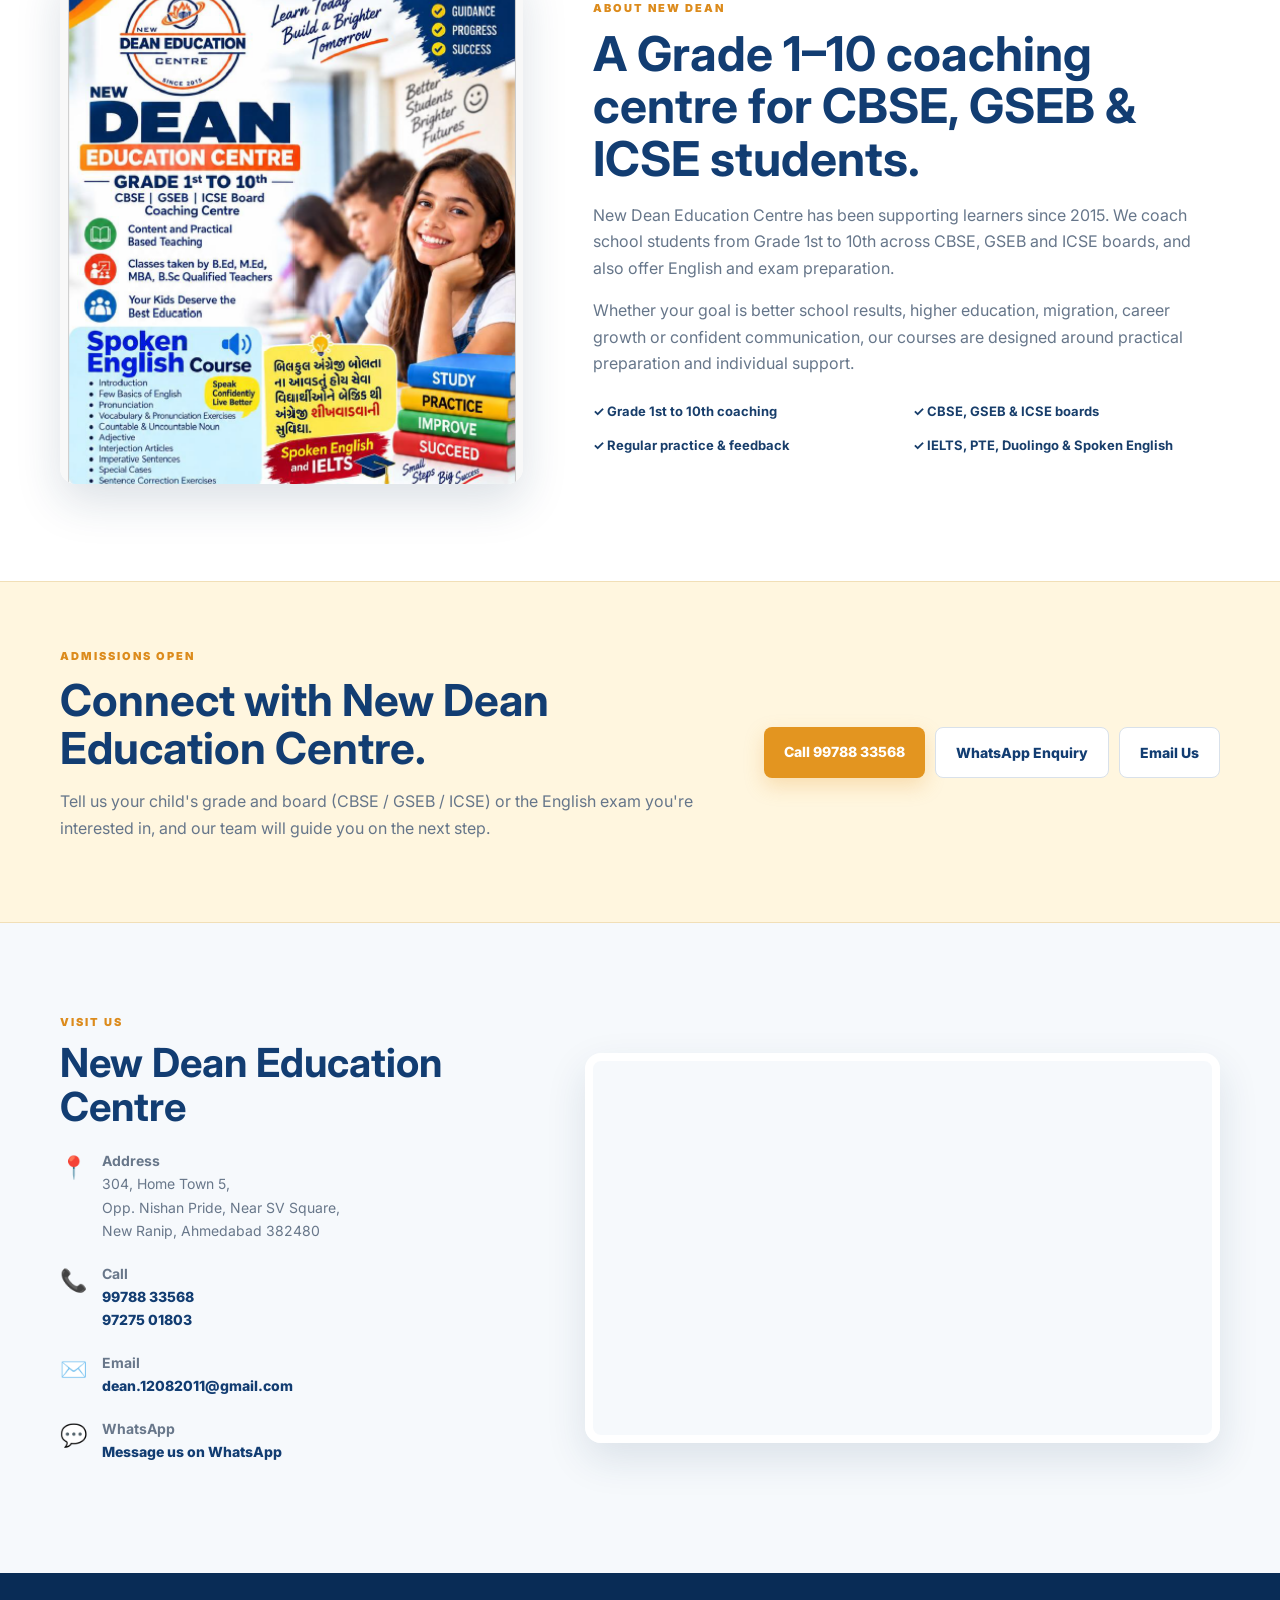
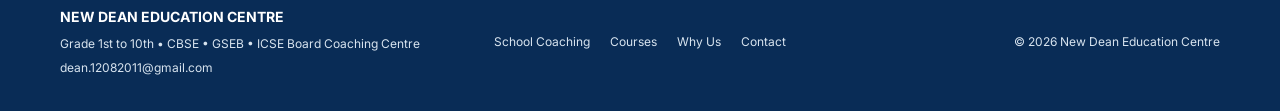
==== commit a61a06cd: "Update index.html" ====
--- a/index.html
+++ b/index.html
@@ -51,7 +51,7 @@
   <div class="hero-shape shape-two"></div>
   <div class="container hero-grid">
     <div class="hero-copy">
-      <div class="badge">ADMISSIONS OPEN • SINCE 2015</div>
+      <div class="badge">ADMISSIONS OPEN • </div>
       <h1>Grade 1st to 10th<br><span>Coaching Centre.</span></h1>
       <div class="board-chips">
         <span>CBSE</span><span>GSEB</span><span>ICSE</span>
